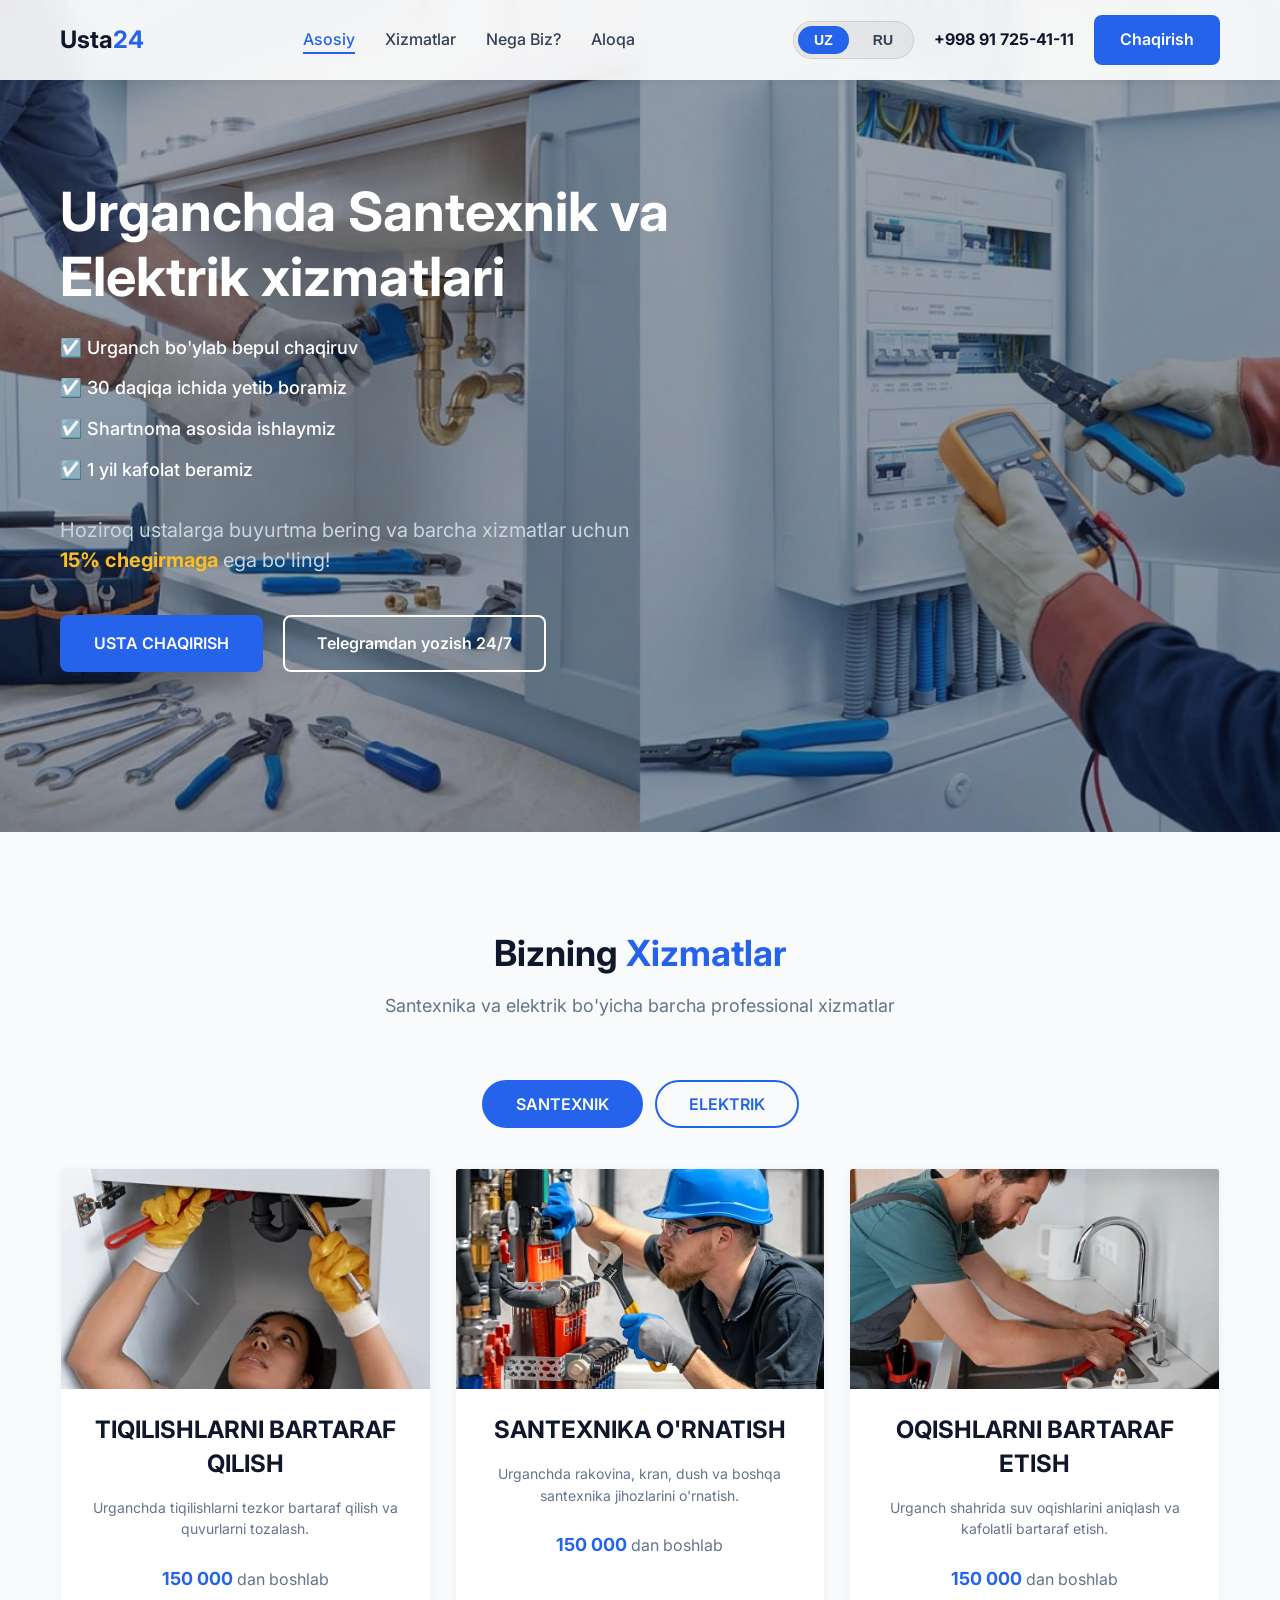
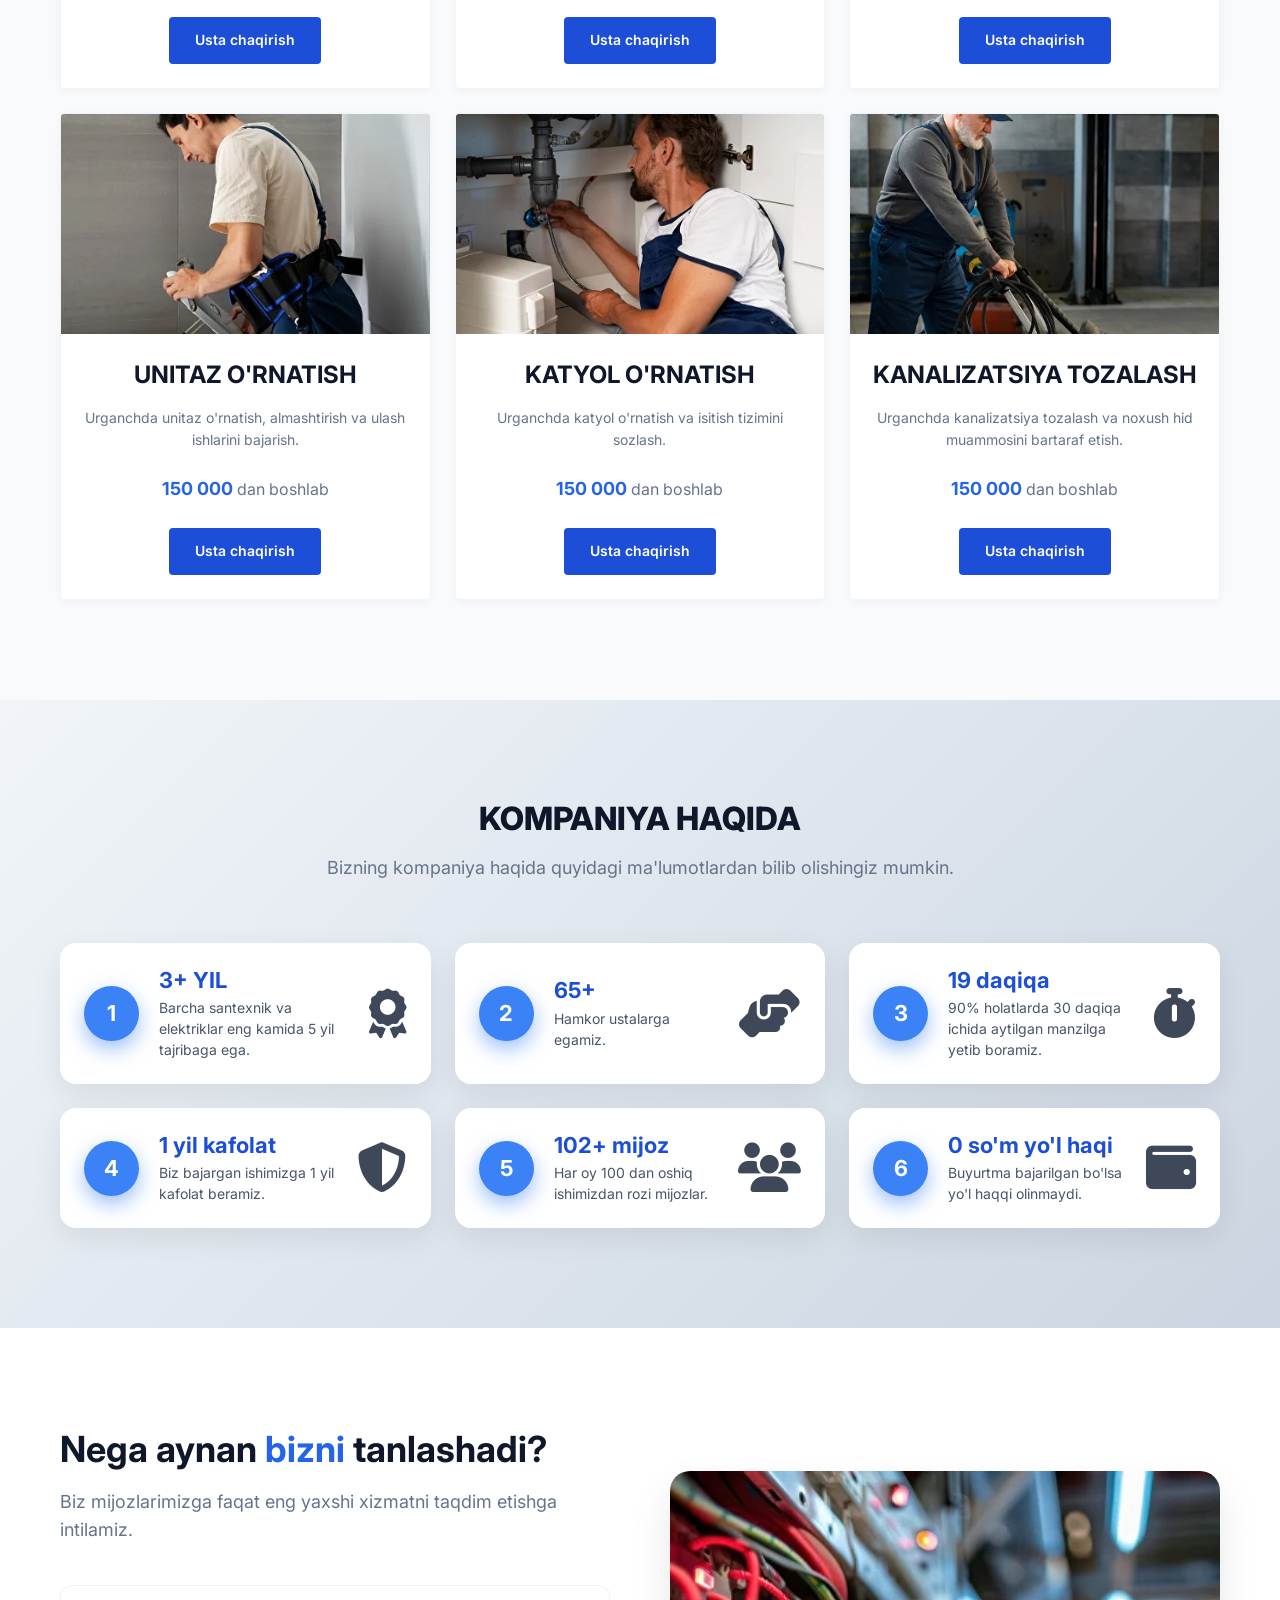
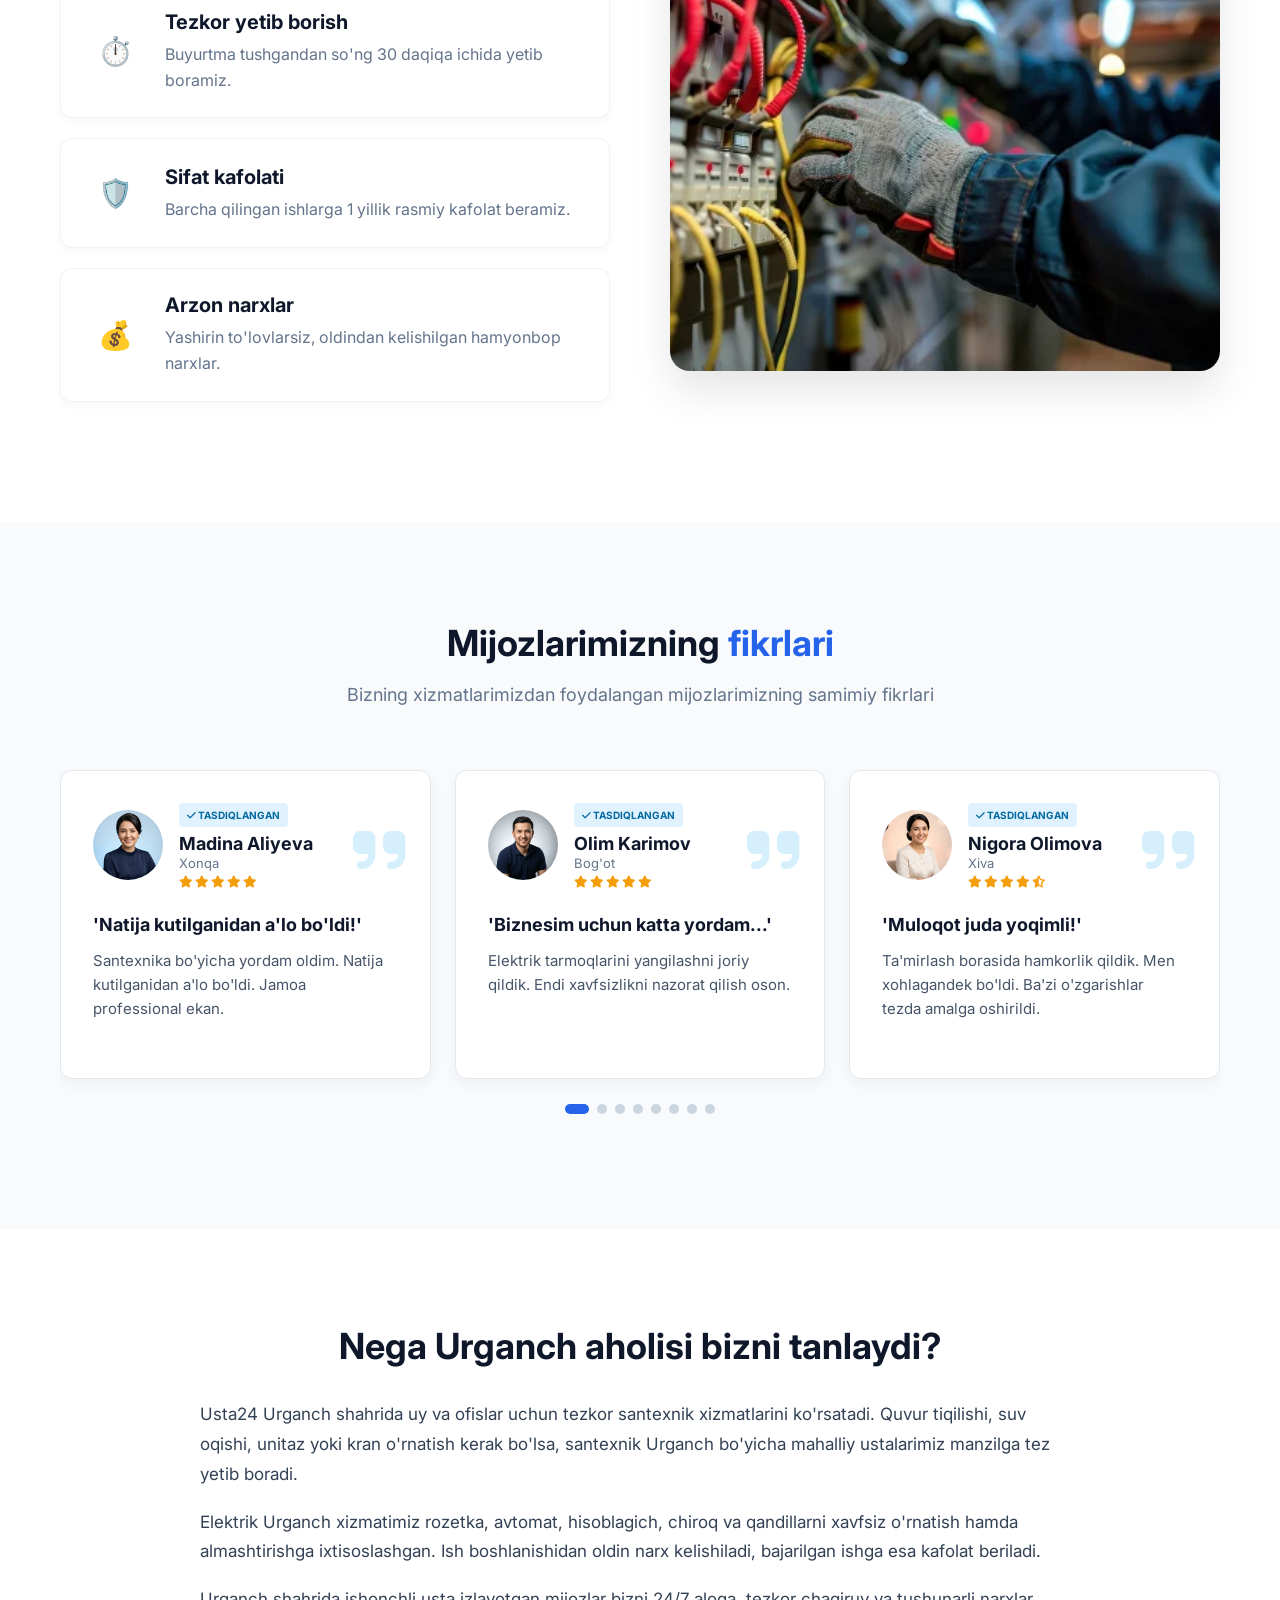
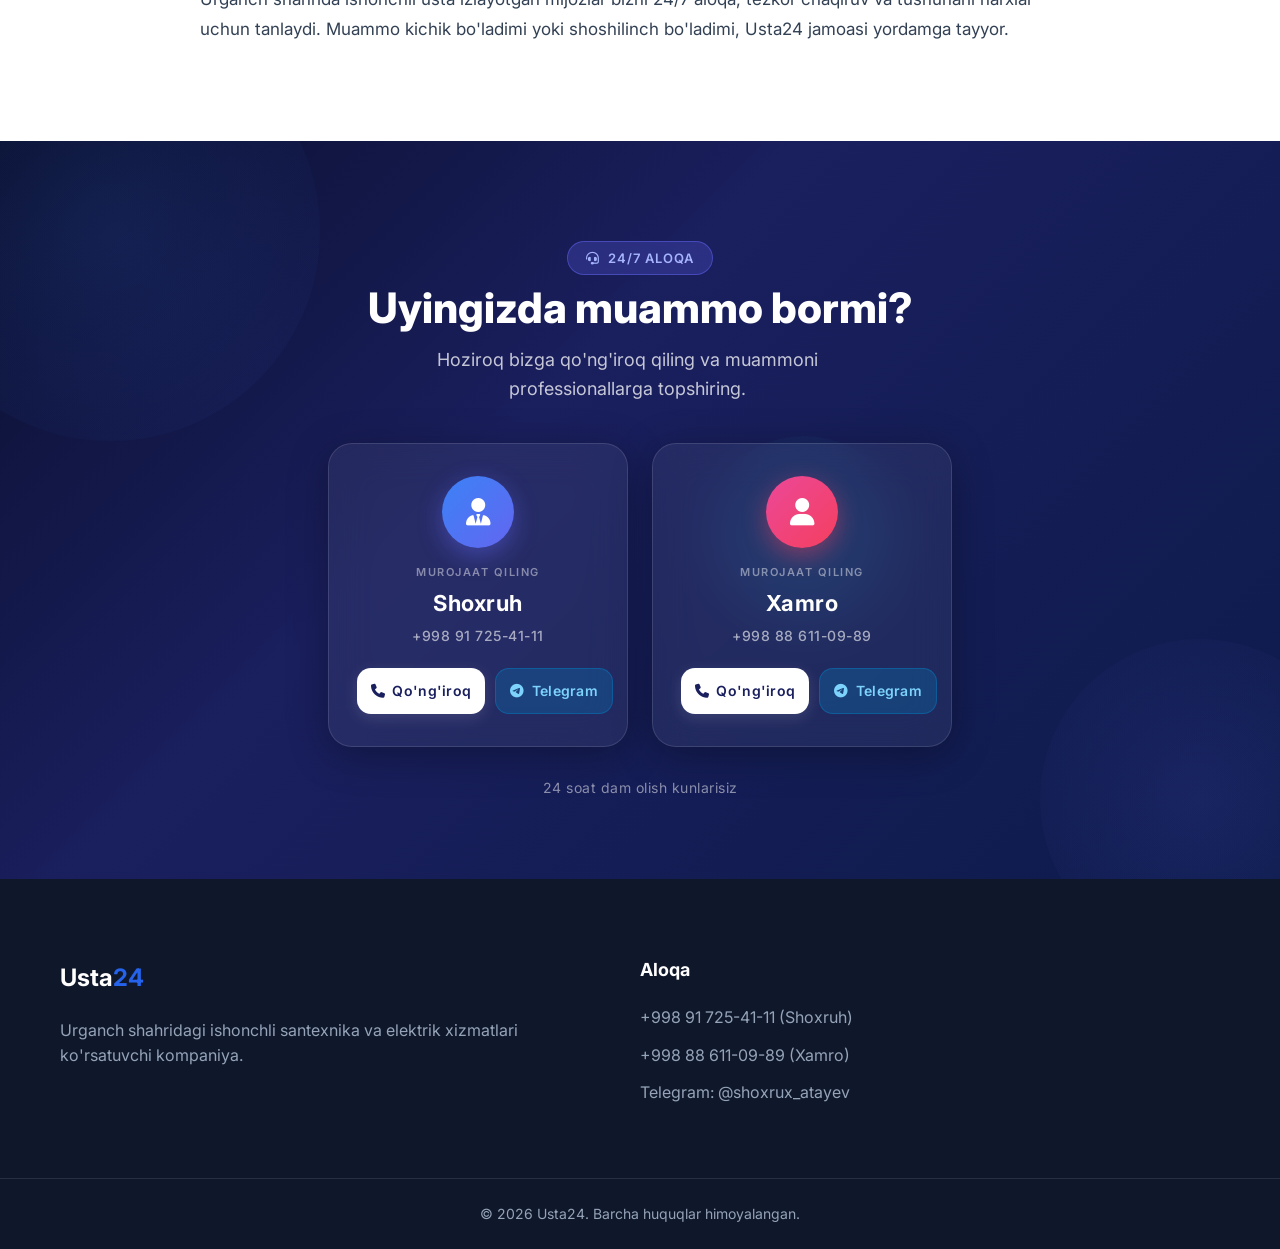
==== index.html @ 8cb9ff86 "done" ====
<!DOCTYPE html>
<html lang="uz">

<head>
    <meta charset="UTF-8">
    <meta name="viewport" content="width=device-width, initial-scale=1.0">
    <title>Santexnik Urganch | Elektrik Urganch - Usta24 | Tezkor chaqiruv 24/7</title>
    <meta name="description"
        content="Urganchda santexnik va elektrik xizmatlari — 30 daqiqada yetib borish, kafolatli ish, arzon narxlar. Hoziroq qo'ng'iroq qiling!">
    <!-- Preconnect for faster resource loading -->
    <link rel="preconnect" href="https://fonts.googleapis.com">
    <link rel="preconnect" href="https://fonts.gstatic.com" crossorigin>
    <link rel="preconnect" href="https://cdnjs.cloudflare.com">
    <link rel="preconnect" href="https://cdn.jsdelivr.net">
    <link href="https://fonts.googleapis.com/css2?family=Inter:wght@400;500;600;700&display=swap" rel="stylesheet">
    <link href="https://unpkg.com/aos@2.3.1/dist/aos.css" rel="stylesheet">
    <link rel="stylesheet" href="https://cdnjs.cloudflare.com/ajax/libs/font-awesome/6.4.0/css/all.min.css" media="print" onload="this.media='all'">
    <noscript><link rel="stylesheet" href="https://cdnjs.cloudflare.com/ajax/libs/font-awesome/6.4.0/css/all.min.css"></noscript>
    <link rel="stylesheet" href="https://cdn.jsdelivr.net/npm/swiper@11/swiper-bundle.min.css">
    <link rel="stylesheet" href="style.css">

    <link rel="icon" type="image/svg+xml" href="images/favicon.svg">
    <meta name="theme-color" content="#2563eb">
    <meta property="og:title" content="Santexnik Urganch | Elektrik Urganch - Usta24">
    <meta property="og:description"
        content="Urganchda santexnik va elektrik xizmatlari — 30 daqiqada yetib borish, kafolatli ish, arzon narxlar.">
    <meta property="og:image" content="https://usta24uz.netlify.app/images/cover.webp">
    <meta property="og:url" content="https://usta24uz.netlify.app">
    <meta property="og:type" content="website">
    <link rel="canonical" href="https://usta24uz.netlify.app">
    <script type="application/ld+json">
        {
            "@context": "https://schema.org",
            "@type": "LocalBusiness",
            "name": "Usta24",
            "description": "Urganchda santexnik va elektrik xizmatlari. Tezkor chaqiruv, kafolatli ish va arzon narxlar.",
            "url": "https://usta24uz.netlify.app",
            "telephone": "+998917254111",
            "address": {
                "@type": "PostalAddress",
                "addressLocality": "Urganch",
                "addressRegion": "Xorazm",
                "addressCountry": "UZ"
            },
            "areaServed": {
                "@type": "City",
                "name": "Urganch"
            },
            "openingHours": "Mo-Su 00:00-23:59",
            "priceRange": "$$",
            "sameAs": [
                "https://t.me/shoxrux_atayev"
            ]
        }
    </script>
</head>

<body>
    <header class="header">
        <div class="container">
            <nav class="navbar">
                <a href="#" class="logo">Usta<span>24</span></a>
                <div class="nav-links-container" id="mobile-menu">
                    <div class="mobile-menu-panel">
                        <div class="mobile-menu-header mobile-only">
                            <a href="#" class="logo">Usta<span>24</span></a>
                            <button type="button" class="mobile-close" aria-label="Menyuni yopish">
                                <i class="fa-solid fa-xmark" aria-hidden="true"></i>
                            </button>
                        </div>
                        <ul class="nav-links">
                            <li>
                                <a href="#home">
                                    <i class="fa-solid fa-house nav-link-icon" aria-hidden="true"></i>
                                    <span data-i18n="nav-home">Asosiy</span>
                                </a>
                            </li>
                            <li>
                                <a href="#services">
                                    <i class="fa-solid fa-screwdriver-wrench nav-link-icon" aria-hidden="true"></i>
                                    <span data-i18n="nav-services">Xizmatlar</span>
                                </a>
                            </li>
                            <li>
                                <a href="#features">
                                    <i class="fa-solid fa-star nav-link-icon" aria-hidden="true"></i>
                                    <span data-i18n="nav-features">Nega Biz?</span>
                                </a>
                            </li>
                            <li>
                                <a href="#contact">
                                    <i class="fa-solid fa-phone nav-link-icon" aria-hidden="true"></i>
                                    <span data-i18n="nav-contact">Aloqa</span>
                                </a>
                            </li>
                        </ul>
                        <div class="mobile-menu-footer mobile-only">
                            <a href="tel:+998886110989" class="mobile-contact-link mobile-phone-link">
                                <span class="mobile-contact-icon">
                                    <i class="fa-solid fa-phone-volume" aria-hidden="true"></i>
                                </span>
                                <span class="mobile-contact-copy">
                                    <strong>+998 88 611 09 89</strong>
                                    <small>24/7</small>
                                </span>
                            </a>
                            <a href="tg://resolve?phone=998917254111" target="_blank" rel="noopener"
                                class="mobile-contact-link mobile-social-link">
                                <span class="mobile-contact-icon telegram-icon">
                                    <i class="fa-solid fa-paper-plane" aria-hidden="true"></i>
                                </span>
                                <span class="mobile-contact-copy">
                                    <strong>Telegram</strong>
                                </span>
                            </a>
                            <a href="https://www.instagram.com/" target="_blank" rel="noopener"
                                class="mobile-contact-link mobile-social-link">
                                <span class="mobile-contact-icon instagram-icon">
                                    <i class="fa-solid fa-camera" aria-hidden="true"></i>
                                </span>
                                <span class="mobile-contact-copy">
                                    <strong>Instagram</strong>
                                </span>
                            </a>
                        </div>
                    </div>
                </div>
                <div class="nav-cta">
                    <div class="lang-switcher">
                        <button type="button" class="lang-btn active" data-lang="uz" aria-pressed="true">UZ</button>
                        <button type="button" class="lang-btn" data-lang="ru" aria-pressed="false">RU</button>
                    </div>
                    <a href="tel:+998917254111" class="phone-link desktop-only">+998 91 725-41-11</a>
                    <a href="tg://resolve?phone=998917254111" target="_blank" rel="noopener"
                        class="btn btn-primary desktop-only" data-i18n="call-btn">Chaqirish</a>

                    <button type="button" class="hamburger mobile-toggle" aria-label="Menyuni ochish"
                        aria-controls="mobile-menu" aria-expanded="false">
                        <span aria-hidden="true"></span>
                        <span aria-hidden="true"></span>
                        <span aria-hidden="true"></span>
                    </button>
                </div>
            </nav>
        </div>
    </header>

    <main>
        <section id="home" class="hero">
            <div class="container hero-container">
                <div class="hero-content" data-aos="fade-right" data-aos-duration="1000">
                    <h1 data-i18n="hero-title">Urganchda Santexnik va Elektrik xizmatlari</h1>
                    <ul class="hero-benefits">
                        <li data-i18n="hero-b1">☑️ Urganch bo'ylab bepul chaqiruv</li>
                        <li data-i18n="hero-b2">☑️ 30 daqiqa ichida yetib boramiz</li>
                        <li data-i18n="hero-b3">☑️ Shartnoma asosida ishlaymiz</li>
                        <li data-i18n="hero-b4">☑️ 1 yil kafolat beramiz</li>
                    </ul>
                    <p class="hero-offer" data-i18n="hero-offer">Hoziroq ustalarga buyurtma bering va barcha xizmatlar
                        uchun <span class="highlight-yellow">15% chegirmaga</span> ega bo'ling!</p>
                    <div class="hero-buttons">
                        <a href="tel:+998886110989" class="btn btn-primary btn-large btn-uppercase"
                            data-i18n="hero-btn1">Usta chaqirish</a>
                        <a href="tg://resolve?phone=998886110989" target="_blank" rel="noopener"
                            class="btn btn-outline btn-large" data-i18n="hero-btn2">Telegramdan yozish 24/7</a>
                    </div>
                </div>
            </div>
        </section>

        <section id="services" class="services">
            <div class="container">
                <div class="section-header" data-aos="fade-up">
                    <h2 data-i18n="serv-title">Bizning <span class="highlight">Xizmatlar</span></h2>
                    <p data-i18n="serv-desc">Santexnika va elektrik bo'yicha barcha professional xizmatlar</p>
                </div>

                <!-- Tabs -->
                <div class="services-tabs" data-aos="fade-up" role="tablist" aria-label="Xizmat turi">
                    <button type="button" class="tab-btn active" id="tab-santexnika" data-tab="santexnika" role="tab"
                        aria-controls="santexnika" aria-selected="true" data-i18n="tab-santex">SANTEXNIK</button>
                    <button type="button" class="tab-btn" id="tab-elektrik" data-tab="elektrik" role="tab"
                        aria-controls="elektrik" aria-selected="false" data-i18n="tab-elek">ELEKTRIK</button>
                </div>

                <!-- Santexnika -->
                <div class="tab-content active" id="santexnika" role="tabpanel" aria-labelledby="tab-santexnika"
                    aria-hidden="false">
                    <div class="services-grid">
                        <div class="service-card" data-aos="fade-up" data-aos-delay="100">
                            <img loading="lazy" src="images/santex_1.webp"
                                alt="Santexnik Urganch - tiqilishni tozalash" class="service-img">
                            <div class="service-card-body">
                                <h3 data-i18n="s1-title">TIQILISHLARNI BARTARAF QILISH</h3>
                                <p class="service-desc" data-i18n="s1-desc">Urganchda tiqilishlarni tezkor bartaraf
                                    qilish va quvurlarni tozalash.</p>
                                <p class="service-price" data-i18n="price-from"><span>150 000</span> dan boshlab</p>
                                <a href="https://t.me/shoxrux_atayev" target="_blank" rel="noopener"
                                    class="btn btn-primary service-btn" data-i18n="hero-btn1">Usta chaqirish</a>
                            </div>
                        </div>
                        <div class="service-card" data-aos="fade-up" data-aos-delay="150">
                            <img loading="lazy" src="images/santex_2.webp"
                                alt="Santexnik Urganch - santexnika o'rnatish" class="service-img">
                            <div class="service-card-body">
                                <h3 data-i18n="s2-title">SANTEXNIKA O'RNATISH</h3>
                                <p class="service-desc" data-i18n="s2-desc">Urganchda rakovina, kran, dush va boshqa
                                    santexnika jihozlarini o'rnatish.</p>
                                <p class="service-price" data-i18n="price-from"><span>150 000</span> dan boshlab</p>
                                <a href="https://t.me/shoxrux_atayev" target="_blank" rel="noopener"
                                    class="btn btn-primary service-btn" data-i18n="hero-btn1">Usta chaqirish</a>
                            </div>
                        </div>
                        <div class="service-card" data-aos="fade-up" data-aos-delay="200">
                            <img loading="lazy" src="images/santex_3.webp"
                                alt="Santexnik Urganch - suv oqishini bartaraf etish" class="service-img">
                            <div class="service-card-body">
                                <h3 data-i18n="s3-title">OQISHLARNI BARTARAF ETISH</h3>
                                <p class="service-desc" data-i18n="s3-desc">Urganch shahrida suv oqishlarini aniqlash
                                    va kafolatli bartaraf etish.</p>
                                <p class="service-price" data-i18n="price-from"><span>150 000</span> dan boshlab</p>
                                <a href="https://t.me/shoxrux_atayev" target="_blank" rel="noopener"
                                    class="btn btn-primary service-btn" data-i18n="hero-btn1">Usta chaqirish</a>
                            </div>
                        </div>
                        <div class="service-card" data-aos="fade-up" data-aos-delay="100">
                            <img loading="lazy" src="images/santex_4.webp"
                                alt="Santexnik Urganch - unitaz o'rnatish" class="service-img">
                            <div class="service-card-body">
                                <h3 data-i18n="s4-title">UNITAZ O'RNATISH</h3>
                                <p class="service-desc" data-i18n="s4-desc">Urganchda unitaz o'rnatish, almashtirish
                                    va ulash ishlarini bajarish.</p>
                                <p class="service-price" data-i18n="price-from"><span>150 000</span> dan boshlab</p>
                                <a href="https://t.me/shoxrux_atayev" target="_blank" rel="noopener"
                                    class="btn btn-primary service-btn" data-i18n="hero-btn1">Usta chaqirish</a>
                            </div>
                        </div>
                        <div class="service-card" data-aos="fade-up" data-aos-delay="150">
                            <img loading="lazy" src="images/santex_5.webp"
                                alt="Santexnik Urganch - katyol o'rnatish" class="service-img">
                            <div class="service-card-body">
                                <h3 data-i18n="s5-title">KATYOL O'RNATISH</h3>
                                <p class="service-desc" data-i18n="s5-desc">Urganchda katyol o'rnatish va isitish
                                    tizimini sozlash.</p>
                                <p class="service-price" data-i18n="price-from"><span>150 000</span> dan boshlab</p>
                                <a href="https://t.me/shoxrux_atayev" target="_blank" rel="noopener"
                                    class="btn btn-primary service-btn" data-i18n="hero-btn1">Usta chaqirish</a>
                            </div>
                        </div>
                        <div class="service-card" data-aos="fade-up" data-aos-delay="200">
                            <img loading="lazy" src="images/santex_6.webp"
                                alt="Santexnik Urganch - kanalizatsiya tozalash" class="service-img">
                            <div class="service-card-body">
                                <h3 data-i18n="s6-title">KANALIZATSIYA TOZALASH</h3>
                                <p class="service-desc" data-i18n="s6-desc">Urganchda kanalizatsiya tozalash va noxush
                                    hid muammosini bartaraf etish.</p>
                                <p class="service-price" data-i18n="price-from"><span>150 000</span> dan boshlab</p>
                                <a href="https://t.me/shoxrux_atayev" target="_blank" rel="noopener"
                                    class="btn btn-primary service-btn" data-i18n="hero-btn1">Usta chaqirish</a>
                            </div>
                        </div>
                    </div>
                </div>

                <!-- Elektrik -->
                <div class="tab-content" id="elektrik" role="tabpanel" aria-labelledby="tab-elektrik"
                    aria-hidden="true">
                    <div class="services-grid">
                        <div class="service-card" data-aos="fade-up" data-aos-delay="100">
                            <img loading="lazy" src="images/elector_1.jpg"
                                alt="Elektrik Urganch - rozetka almashtirish" class="service-img">
                            <div class="service-card-body">
                                <h3 data-i18n="e1-title">ROZETKALARNI ALMASHTIRISH</h3>
                                <p class="service-desc" data-i18n="e1-desc">Elektrik Urganch xizmati: rozetkalarni
                                    xavfsiz almashtirish va o'rnatish.</p>
                                <p class="service-price" data-i18n="price-from-e"><span>100 000</span> dan boshlab</p>
                                <a href="https://t.me/shoxrux_atayev" target="_blank" rel="noopener"
                                    class="btn btn-primary service-btn" data-i18n="hero-btn1">Usta chaqirish</a>
                            </div>
                        </div>
                        <div class="service-card" data-aos="fade-up" data-aos-delay="150">
                            <img loading="lazy" src="images/elector_2.jpg"
                                alt="Elektrik Urganch - qandil o'rnatish" class="service-img">
                            <div class="service-card-body">
                                <h3 data-i18n="e2-title">QANDILNI O'RNATISH</h3>
                                <p class="service-desc" data-i18n="e2-desc">Urganchda qandil o'rnatish, ulash va
                                    tekshirish.</p>
                                <p class="service-price" data-i18n="price-from-e"><span>100 000</span> dan boshlab</p>
                                <a href="https://t.me/shoxrux_atayev" target="_blank" rel="noopener"
                                    class="btn btn-primary service-btn" data-i18n="hero-btn1">Usta chaqirish</a>
                            </div>
                        </div>
                        <div class="service-card" data-aos="fade-up" data-aos-delay="200">
                            <img loading="lazy" src="images/elector_3.webp"
                                alt="Elektrik Urganch - hisoblagich almashtirish" class="service-img">
                            <div class="service-card-body">
                                <h3 data-i18n="e3-title">HISOBLAGICH ALMASHTIRISH</h3>
                                <p class="service-desc" data-i18n="e3-desc">Elektrik Urganch bo'yicha hisoblagich
                                    almashtirish va ulash ishlari.</p>
                                <p class="service-price" data-i18n="price-from-e"><span>100 000</span> dan boshlab</p>
                                <a href="https://t.me/shoxrux_atayev" target="_blank" rel="noopener"
                                    class="btn btn-primary service-btn" data-i18n="hero-btn1">Usta chaqirish</a>
                            </div>
                        </div>
                        <div class="service-card" data-aos="fade-up" data-aos-delay="100">
                            <img loading="lazy" src="images/elector_4.jpg"
                                alt="Elektrik Urganch - chiroq o'rnatish" class="service-img">
                            <div class="service-card-body">
                                <h3 data-i18n="e4-title">CHIROQNI O'RNATISH</h3>
                                <p class="service-desc" data-i18n="e4-desc">Urganch shahrida chiroq o'rnatish va
                                    yoritish nuqtalarini sozlash.</p>
                                <p class="service-price" data-i18n="price-from-e"><span>100 000</span> dan boshlab</p>
                                <a href="https://t.me/shoxrux_atayev" target="_blank" rel="noopener"
                                    class="btn btn-primary service-btn" data-i18n="hero-btn1">Usta chaqirish</a>
                            </div>
                        </div>
                        <div class="service-card" data-aos="fade-up" data-aos-delay="150">
                            <img loading="lazy" src="images/elector_5.webp"
                                alt="Elektrik Urganch - avtomat almashtirish" class="service-img">
                            <div class="service-card-body">
                                <h3 data-i18n="e5-title">AVTOMATNI ALMASHTIRISH</h3>
                                <p class="service-desc" data-i18n="e5-desc">Urganchda avtomat almashtirish va elektr
                                    tarmog'ini himoyalash.</p>
                                <p class="service-price" data-i18n="price-from-e"><span>100 000</span> dan boshlab</p>
                                <a href="https://t.me/shoxrux_atayev" target="_blank" rel="noopener"
                                    class="btn btn-primary service-btn" data-i18n="hero-btn1">Usta chaqirish</a>
                            </div>
                        </div>
                        <div class="service-card" data-aos="fade-up" data-aos-delay="200">
                            <img loading="lazy" src="images/elector_6.jpg"
                                alt="Elektrik Urganch - qandil demontaj qilish" class="service-img">
                            <div class="service-card-body">
                                <h3 data-i18n="e6-title">QANDILNI O'RNATISH/DEMONTAJ QILISH</h3>
                                <p class="service-desc" data-i18n="e6-desc">Elektrik Urganch xizmati: qandilni
                                    demontaj qilish va qayta o'rnatish.</p>
                                <p class="service-price" data-i18n="price-from-e"><span>100 000</span> dan boshlab</p>
                                <a href="https://t.me/shoxrux_atayev" target="_blank" rel="noopener"
                                    class="btn btn-primary service-btn" data-i18n="hero-btn1">Usta chaqirish</a>
                            </div>
                        </div>
                    </div>
                </div>
            </div>
        </section>

        <section id="about" class="about-company">
            <div class="container">
                <div class="section-header" data-aos="fade-up">
                    <h2 class="section-title-uppercase" data-i18n="about-title">KOMPANIYA HAQIDA</h2>
                    <p data-i18n="about-desc">Bizning kompaniya haqida quyidagi ma'lumotlardan bilib olishingiz mumkin.
                    </p>
                </div>
                <div class="about-grid">
                    <div class="about-card" data-aos="fade-up" data-aos-delay="100">
                        <div class="about-card-left">
                            <div class="about-number">1</div>
                            <div class="about-text">
                                <h3><span class="counter" data-target="5" data-suffix="+ YIL">0</span></h3>
                                <p data-i18n="a1-desc">Barcha santexnik va elektriklar eng kamida 5 yil tajribaga ega.</p>
                            </div>
                        </div>
                        <div class="about-card-right"><i class="fa-solid fa-award"></i></div>
                    </div>

                    <div class="about-card" data-aos="fade-up" data-aos-delay="150">
                        <div class="about-card-left">
                            <div class="about-number">2</div>
                            <div class="about-text">
                                <h3><span class="counter" data-target="100" data-suffix="+">0</span></h3>
                                <p data-i18n="a2-desc">Hamkor ustalarga egamiz.</p>
                            </div>
                        </div>
                        <div class="about-card-right"><i class="fa-solid fa-handshake-angle"></i></div>
                    </div>

                    <div class="about-card" data-aos="fade-up" data-aos-delay="200">
                        <div class="about-card-left">
                            <div class="about-number">3</div>
                            <div class="about-text">
                                <h3><span class="counter" data-target="30" data-suffix=" daqiqa">0</span></h3>
                                <p data-i18n="a3-desc">90% holatlarda 30 daqiqa ichida aytilgan manzilga yetib boramiz.</p>
                            </div>
                        </div>
                        <div class="about-card-right"><i class="fa-solid fa-stopwatch"></i></div>
                    </div>

                    <div class="about-card" data-aos="fade-up" data-aos-delay="250">
                        <div class="about-card-left">
                            <div class="about-number">4</div>
                            <div class="about-text">
                                <h3><span class="counter" data-target="1" data-suffix=" yil kafolat">0</span></h3>
                                <p data-i18n="a4-desc">Biz bajargan ishimizga 1 yil kafolat beramiz.</p>
                            </div>
                        </div>
                        <div class="about-card-right"><i class="fa-solid fa-shield-halved"></i></div>
                    </div>

                    <div class="about-card" data-aos="fade-up" data-aos-delay="300">
                        <div class="about-card-left">
                            <div class="about-number">5</div>
                            <div class="about-text">
                                <h3><span class="counter" data-target="200" data-suffix="+ mijoz">0</span></h3>
                                <p data-i18n="a5-desc">Har oy 100 dan oshiq ishimizdan rozi mijozlar.</p>
                            </div>
                        </div>
                        <div class="about-card-right"><i class="fa-solid fa-users"></i></div>
                    </div>

                    <div class="about-card" data-aos="fade-up" data-aos-delay="350">
                        <div class="about-card-left">
                            <div class="about-number">6</div>
                            <div class="about-text">
                                <h3><span class="counter" data-target="0" data-suffix=" so'm yo'l haqi">0</span></h3>
                                <p data-i18n="a6-desc">Buyurtma bajarilgan bo'lsa yo'l haqqi olinmaydi.</p>
                            </div>
                        </div>
                        <div class="about-card-right"><i class="fa-solid fa-wallet"></i></div>
                    </div>
                </div>
            </div>
        </section>

        <section id="features" class="features">
            <div class="container">
                <div class="features-wrapper">
                    <div class="features-content" data-aos="fade-right">
                        <h2 data-i18n="f-title">Nega aynan <span class="highlight">bizni</span> tanlashadi?</h2>
                        <p data-i18n="f-desc">Biz mijozlarimizga faqat eng yaxshi xizmatni taqdim etishga intilamiz.</p>
                        <ul class="features-list">
                            <li data-aos="fade-up" data-aos-delay="100">
                                <div class="feature-icon">⏱️</div>
                                <div>
                                    <h4 data-i18n="f1-title">Tezkor yetib borish</h4>
                                    <p data-i18n="f1-desc">Buyurtma tushgandan so'ng 30 daqiqa ichida yetib boramiz.
                                    </p>
                                </div>
                            </li>
                            <li data-aos="fade-up" data-aos-delay="200">
                                <div class="feature-icon">🛡️</div>
                                <div>
                                    <h4 data-i18n="f2-title">Sifat kafolati</h4>
                                    <p data-i18n="f2-desc">Barcha qilingan ishlarga 1 yillik rasmiy kafolat beramiz.</p>
                                </div>
                            </li>
                            <li data-aos="fade-up" data-aos-delay="300">
                                <div class="feature-icon">💰</div>
                                <div>
                                    <h4 data-i18n="f3-title">Arzon narxlar</h4>
                                    <p data-i18n="f3-desc">Yashirin to'lovlarsiz, oldindan kelishilgan hamyonbop
                                        narxlar.</p>
                                </div>
                            </li>
                        </ul>
                    </div>
                    <div class="features-image" data-aos="zoom-in">
                        <img loading="lazy" src="images/elector.webp"
                            alt="Santexnik Urganch va Elektrik Urganch - Usta24 ish jarayoni" class="features-photo">
                    </div>
                </div>
            </div>
        </section>

        <section id="testimonials" class="testimonials">
            <div class="container">
                <div class="section-header" data-aos="fade-up">
                    <h2 data-i18n="t-title">Mijozlarimizning <span class="highlight">fikrlari</span></h2>
                    <p data-i18n="t-desc">Bizning xizmatlarimizdan foydalangan mijozlarimizning samimiy fikrlari</p>
                </div>
                <div class="swiper testimonials-swiper">
                    <div class="swiper-wrapper">
                        <!-- Card 1 -->
                        <div class="swiper-slide">
                            <div class="testimonial-card" data-aos="fade-up" data-aos-delay="100">
                                <div class="testimonial-header">
                                    <img loading="lazy" src="images/avatar_madina.jpg"
                                        alt="Usta24 mijozi Madina Aliyeva fikri" class="testimonial-avatar">
                                    <div class="testimonial-info">
                                        <span class="testimonial-badge" data-i18n="badge"><i
                                                class="fa-solid fa-check"></i> TASDIQLANGAN</span>
                                        <h4 class="testimonial-name">Madina Aliyeva</h4>
                                        <span class="testimonial-location" data-i18n="loc-xonqa">Xonqa</span>
                                        <div class="testimonial-stars">
                                            <i class="fa-solid fa-star"></i><i class="fa-solid fa-star"></i><i
                                                class="fa-solid fa-star"></i><i class="fa-solid fa-star"></i><i
                                                class="fa-solid fa-star"></i>
                                        </div>
                                    </div>
                                </div>
                                <div class="testimonial-quote-icon">
                                    <i class="fa-solid fa-quote-right"></i>
                                </div>
                                <h5 class="testimonial-title" data-i18n="t1-title">'Natija kutilganidan a'lo bo'ldi!'
                                </h5>
                                <p class="testimonial-text" data-i18n="t1-desc">Santexnika bo'yicha yordam oldim.
                                    Natija kutilganidan a'lo bo'ldi. Jamoa professional ekan.</p>
                            </div>
                        </div>

                        <!-- Card 2 -->
                        <div class="swiper-slide">
                            <div class="testimonial-card" data-aos="fade-up" data-aos-delay="200">
                                <div class="testimonial-header">
                                    <img loading="lazy" src="images/avatar_olim.jpg"
                                        alt="Usta24 mijozi Olim Karimov fikri" class="testimonial-avatar">
                                    <div class="testimonial-info">
                                        <span class="testimonial-badge" data-i18n="badge"><i
                                                class="fa-solid fa-check"></i> TASDIQLANGAN</span>
                                        <h4 class="testimonial-name">Olim Karimov</h4>
                                        <span class="testimonial-location" data-i18n="loc-bogot">Bog'ot</span>
                                        <div class="testimonial-stars">
                                            <i class="fa-solid fa-star"></i><i class="fa-solid fa-star"></i><i
                                                class="fa-solid fa-star"></i><i class="fa-solid fa-star"></i><i
                                                class="fa-solid fa-star"></i>
                                        </div>
                                    </div>
                                </div>
                                <div class="testimonial-quote-icon">
                                    <i class="fa-solid fa-quote-right"></i>
                                </div>
                                <h5 class="testimonial-title" data-i18n="t2-title">'Biznesim uchun katta yordam...'</h5>
                                <p class="testimonial-text" data-i18n="t2-desc">Elektrik tarmoqlarini yangilashni joriy
                                    qildik. Endi xavfsizlikni nazorat qilish oson.</p>
                            </div>
                        </div>

                        <!-- Card 3 -->
                        <div class="swiper-slide">
                            <div class="testimonial-card" data-aos="fade-up" data-aos-delay="300">
                                <div class="testimonial-header">
                                    <img loading="lazy" src="images/avatar_nigora.jpg"
                                        alt="Usta24 mijozi Nigora Olimova fikri" class="testimonial-avatar">
                                    <div class="testimonial-info">
                                        <span class="testimonial-badge" data-i18n="badge"><i
                                                class="fa-solid fa-check"></i> TASDIQLANGAN</span>
                                        <h4 class="testimonial-name">Nigora Olimova</h4>
                                        <span class="testimonial-location" data-i18n="loc-xiva">Xiva</span>
                                        <div class="testimonial-stars">
                                            <i class="fa-solid fa-star"></i><i class="fa-solid fa-star"></i><i
                                                class="fa-solid fa-star"></i><i class="fa-solid fa-star"></i><i
                                                class="fa-solid fa-star-half-stroke"></i>
                                        </div>
                                    </div>
                                </div>
                                <div class="testimonial-quote-icon">
                                    <i class="fa-solid fa-quote-right"></i>
                                </div>
                                <h5 class="testimonial-title" data-i18n="t3-title">'Mumomilasina gap yo'q!'</h5>
                                <p class="testimonial-text" data-i18n="t3-desc">Ta'mirlash borasida hamkorlik qildik.
                                    Men xohlagandek bo'ldi. Ba'zi o'zgarishlar tezda amalga oshirildi.</p>
                            </div>
                        </div>

                        <!-- Card 4 -->
                        <div class="swiper-slide">
                            <div class="testimonial-card" data-aos="fade-up" data-aos-delay="400">
                                <div class="testimonial-header">
                                    <img loading="lazy" src="images/avatar_sanjar.jpg"
                                        alt="Usta24 mijozi Sanjar Tursunov fikri" class="testimonial-avatar">
                                    <div class="testimonial-info">
                                        <span class="testimonial-badge" data-i18n="badge"><i
                                                class="fa-solid fa-check"></i> TASDIQLANGAN</span>
                                        <h4 class="testimonial-name">Sanjar Tursunov</h4>
                                        <span class="testimonial-location" data-i18n="loc-urganch">Urganch</span>
                                        <div class="testimonial-stars">
                                            <i class="fa-solid fa-star"></i><i class="fa-solid fa-star"></i><i
                                                class="fa-solid fa-star"></i><i class="fa-solid fa-star"></i><i
                                                class="fa-solid fa-star"></i>
                                        </div>
                                    </div>
                                </div>
                                <div class="testimonial-quote-icon">
                                    <i class="fa-solid fa-quote-right"></i>
                                </div>
                                <h5 class="testimonial-title" data-i18n="t4-title">'Narxlari hamyonbop!'</h5>
                                <p class="testimonial-text" data-i18n="t4-desc">Boshqa ustalarga qaraganda narxlari
                                    ancha yaxshi. Eng muhimi ishi sifatli va kafolatli. Barchaga tavsiya qilaman.</p>
                            </div>
                        </div>

                        <!-- Card 5 -->
                        <div class="swiper-slide">
                            <div class="testimonial-card" data-aos="fade-up" data-aos-delay="500">
                                <div class="testimonial-header">
                                    <img loading="lazy" src="images/avatar_bobur.jpg"
                                        alt="Usta24 mijozi Bobur Yusupov fikri" class="testimonial-avatar">
                                    <div class="testimonial-info">
                                        <span class="testimonial-badge" data-i18n="badge"><i
                                                class="fa-solid fa-check"></i> TASDIQLANGAN</span>
                                        <h4 class="testimonial-name">Bobur Yusupov</h4>
                                        <span class="testimonial-location" data-i18n="loc-urgancht">Urganch
                                            tumani</span>
                                        <div class="testimonial-stars">
                                            <i class="fa-solid fa-star"></i><i class="fa-solid fa-star"></i><i
                                                class="fa-solid fa-star"></i><i class="fa-solid fa-star"></i><i
                                                class="fa-solid fa-star"></i>
                                        </div>
                                    </div>
                                </div>
                                <div class="testimonial-quote-icon">
                                    <i class="fa-solid fa-quote-right"></i>
                                </div>
                                <h5 class="testimonial-title" data-i18n="t5-title">'Kechasi ham kelib yordam berishdi.'
                                </h5>
                                <p class="testimonial-text" data-i18n="t5-desc">Suv quvuri yorilganda tunda qo'ng'iroq
                                    qildik, yarim soatda yetib kelishdi. Ularning tezkorligidan juda minnatdormiz!</p>
                            </div>
                        </div>

                        <!-- Card 6 -->
                        <div class="swiper-slide">
                            <div class="testimonial-card" data-aos="fade-up" data-aos-delay="100">
                                <div class="testimonial-header">
                                    <img loading="lazy" src="images/avatar_sanjar.jpg"
                                        alt="Usta24 mijozi Azamat Qurbonov fikri" class="testimonial-avatar">
                                    <div class="testimonial-info">
                                        <span class="testimonial-badge" data-i18n="badge"><i
                                                class="fa-solid fa-check"></i> TASDIQLANGAN</span>
                                        <h4 class="testimonial-name">Azamat Qurbonov</h4>
                                        <span class="testimonial-location" data-i18n="loc-urganch">Urganch</span>
                                        <div class="testimonial-stars">
                                            <i class="fa-solid fa-star"></i><i class="fa-solid fa-star"></i><i
                                                class="fa-solid fa-star"></i><i class="fa-solid fa-star"></i><i
                                                class="fa-solid fa-star"></i>
                                        </div>
                                    </div>
                                </div>
                                <div class="testimonial-quote-icon">
                                    <i class="fa-solid fa-quote-right"></i>
                                </div>
                                <h5 class="testimonial-title" data-i18n="t6-title">'Ustalar dim madaniyatli akan.'
                                </h5>
                                <p class="testimonial-text" data-i18n="t6-desc">Usta24 jamoasina katta rahmat! Elektr
                                    bilan bog'liq muammoni dim tez va sifatli hal qilib bardilar. Vindan tashqari
                                    ustalar dim madaniyatli akan.</p>
                            </div>
                        </div>

                        <!-- Card 7 -->
                        <div class="swiper-slide">
                            <div class="testimonial-card" data-aos="fade-up" data-aos-delay="200">
                                <div class="testimonial-header">
                                    <img loading="lazy" src="images/avatar_nigora.jpg"
                                        alt="Usta24 mijozi Gulchehra Xudayberganova fikri" class="testimonial-avatar">
                                    <div class="testimonial-info">
                                        <span class="testimonial-badge" data-i18n="badge"><i
                                                class="fa-solid fa-check"></i> TASDIQLANGAN</span>
                                        <h4 class="testimonial-name">Gulchehra Xudayberganova</h4>
                                        <span class="testimonial-location" data-i18n="loc-xiva">Xiva</span>
                                        <div class="testimonial-stars">
                                            <i class="fa-solid fa-star"></i><i class="fa-solid fa-star"></i><i
                                                class="fa-solid fa-star"></i><i class="fa-solid fa-star"></i><i
                                                class="fa-solid fa-star"></i>
                                        </div>
                                    </div>
                                </div>
                                <div class="testimonial-quote-icon">
                                    <i class="fa-solid fa-quote-right"></i>
                                </div>
                                <h5 class="testimonial-title" data-i18n="t7-title">'Bahosi dim shikolant!'
                                </h5>
                                <p class="testimonial-text" data-i18n="t7-desc">Santexnik chaqirvadim, Xivaga 30 minutda
                                    galdilar. Bahosi dim shikolant, ishlari vindanam zo'r. Tavsiya qilaman!</p>
                            </div>
                        </div>

                        <!-- Card 8 -->
                        <div class="swiper-slide">
                            <div class="testimonial-card" data-aos="fade-up" data-aos-delay="300">
                                <div class="testimonial-header">
                                    <img loading="lazy" src="images/avatar_olim.jpg"
                                        alt="Usta24 mijozi Sardor Matyoqubov fikri" class="testimonial-avatar">
                                    <div class="testimonial-info">
                                        <span class="testimonial-badge" data-i18n="badge"><i
                                                class="fa-solid fa-check"></i> TASDIQLANGAN</span>
                                        <h4 class="testimonial-name">Sardor Matyoqubov</h4>
                                        <span class="testimonial-location" data-i18n="loc-xonqa">Xonqa</span>
                                        <div class="testimonial-stars">
                                            <i class="fa-solid fa-star"></i><i class="fa-solid fa-star"></i><i
                                                class="fa-solid fa-star"></i><i class="fa-solid fa-star"></i><i
                                                class="fa-solid fa-star"></i>
                                        </div>
                                    </div>
                                </div>
                                <div class="testimonial-quote-icon">
                                    <i class="fa-solid fa-quote-right"></i>
                                </div>
                                <h5 class="testimonial-title" data-i18n="t8-title">'Uyimiz marazennik bo'ldi.'
                                </h5>
                                <p class="testimonial-text" data-i18n="t8-desc">Konditsionerimni tozalab bardilar, indi
                                    uyimiz marazennik bo'ldi. Ishlarina, muomilasina gap yo'q, dim sifatli ishlari,
                                    tavsiya qilaman.</p>
                            </div>
                        </div>
                    </div>
                    <div class="swiper-pagination"></div>
                </div>
            </div>
        </section>

        <section class="local-seo" id="santexnik-elektrik-urganch">
            <div class="container">
                <div class="section-header" data-aos="fade-up">
                    <h2 data-i18n="local-title">Nega Urganch aholisi bizni tanlaydi?</h2>
                </div>
                <div class="local-seo-content" data-aos="fade-up" data-aos-delay="100">
                    <p data-i18n="local-p1">Usta24 Urganch shahrida uy va ofislar uchun tezkor santexnik xizmatlarini
                        ko'rsatadi.
                        Quvur tiqilishi, suv oqishi, unitaz yoki kran o'rnatish kerak bo'lsa, santexnik Urganch
                        bo'yicha mahalliy ustalarimiz manzilga tez yetib boradi.</p>
                    <p data-i18n="local-p2">Elektrik Urganch xizmatimiz rozetka, avtomat, hisoblagich, chiroq va
                        qandillarni xavfsiz
                        o'rnatish hamda almashtirishga ixtisoslashgan. Ish boshlanishidan oldin narx kelishiladi,
                        bajarilgan ishga esa kafolat beriladi.</p>
                    <p data-i18n="local-p3">Urganch shahrida ishonchli usta izlayotgan mijozlar bizni 24/7 aloqa, tezkor
                        chaqiruv va
                        tushunarli narxlar uchun tanlaydi. Muammo kichik bo'ladimi yoki shoshilinch bo'ladimi,
                        Usta24 jamoasi yordamga tayyor.</p>
                </div>
            </div>
        </section>

        <section id="contact" class="cta-section" data-aos="fade-up">
            <div class="cta-bg-decor">
                <span class="cta-circle cta-circle-1"></span>
                <span class="cta-circle cta-circle-2"></span>
                <span class="cta-circle cta-circle-3"></span>
            </div>
            <div class="container cta-container">
                <div class="cta-text">
                    <span class="cta-eyebrow"><i class="fa-solid fa-headset"></i> 24/7 Aloqa</span>
                    <h2 data-i18n="cta-title">Uyingizda muammo bormi?</h2>
                    <p data-i18n="cta-desc">Hoziroq bizga qo'ng'iroq qiling va muammoni professionallarga topshiring.</p>
                </div>
                <div class="cta-cards-grid">
                    <!-- Shoxruh - 91 -->
                    <div class="cta-card">
                        <div class="cta-card-avatar">
                            <i class="fa-solid fa-user-tie"></i>
                        </div>
                        <div class="cta-card-info">
                            <span class="cta-card-label">Murojaat qiling</span>
                            <span class="cta-card-name">Shoxruh</span>
                            <span class="cta-card-number">+998 91 725-41-11</span>
                        </div>
                        <div class="cta-card-actions">
                            <a href="tel:+998917254111" class="cta-btn-phone">
                                <i class="fa-solid fa-phone"></i>
                                <span>Qo'ng'iroq</span>
                            </a>
                            <a href="https://t.me/shoxrux_atayev" target="_blank" rel="noopener" class="cta-btn-telegram">
                                <i class="fa-brands fa-telegram"></i>
                                <span>Telegram</span>
                            </a>
                        </div>
                    </div>

                    <!-- Xamro - 88 -->
                    <div class="cta-card">
                        <div class="cta-card-avatar cta-card-avatar--female">
                            <i class="fa-solid fa-user"></i>
                        </div>
                        <div class="cta-card-info">
                            <span class="cta-card-label">Murojaat qiling</span>
                            <span class="cta-card-name">Xamro</span>
                            <span class="cta-card-number">+998 88 611-09-89</span>
                        </div>
                        <div class="cta-card-actions">
                            <a href="tel:+998886110989" class="cta-btn-phone">
                                <i class="fa-solid fa-phone"></i>
                                <span>Qo'ng'iroq</span>
                            </a>
                            <a href="https://t.me/shoxrux_atayev" target="_blank" rel="noopener" class="cta-btn-telegram">
                                <i class="fa-brands fa-telegram"></i>
                                <span>Telegram</span>
                            </a>
                        </div>
                    </div>
                </div>
                <p class="cta-subtext" data-i18n="cta-sub"><i class="fa-regular fa-clock" style="margin-right:6px;"></i>24 soat dam olish kunlarisiz</p>
            </div>
        </section>
    </main>

    <footer class="footer">
        <div class="container footer-container">
            <div class="footer-col">
                <a href="#" class="logo">Usta<span>24</span></a>
                <p data-i18n="ft-desc">Urganch shahridagi ishonchli santexnika va elektrik xizmatlari ko'rsatuvchi kompaniya.</p>
            </div>

            <div class="footer-col">
                <h3 data-i18n="ft-contact">Aloqa</h3>
                <ul>
                    <li><a href="tel:+998917254111">+998 91 725-41-11 (Shoxruh)</a></li>
                    <li><a href="tel:+998886110989">+998 88 611-09-89 (Xamro)</a></li>
                    <li><a href="https://t.me/shoxrux_atayev" target="_blank" rel="noopener">Telegram: @shoxrux_atayev</a></li>
                </ul>
            </div>
        </div>
        <div class="footer-bottom">
            <p data-i18n="ft-copy">&copy; 2026 Usta24. Barcha huquqlar himoyalangan.</p>
        </div>
    </footer>

    <!-- Swiper JS -->
    <script src="https://cdn.jsdelivr.net/npm/swiper@11/swiper-bundle.min.js"></script>

    <!-- Translations -->
    <script src="translations.js"></script>

    <!-- AOS Animation Library -->
    <script src="https://unpkg.com/aos@2.3.1/dist/aos.js"></script>

    <script>
      document.addEventListener('DOMContentLoaded', function () {

        // ── AOS Init ───────────────────────────────────────────────
        if (window.AOS) AOS.init({ duration: 700, once: true, offset: 60 });

        // Initialize Testimonials Swiper
        if (window.Swiper) {
            new Swiper('.testimonials-swiper', {
                slidesPerView: 1,
                spaceBetween: 24,
                loop: true,
                autoplay: {
                    delay: 4000,
                    disableOnInteraction: false,
                },
                pagination: {
                    el: '.swiper-pagination',
                    clickable: true,
                },
                breakpoints: {
                    768: {
                        slidesPerView: 2,
                    },
                    1024: {
                        slidesPerView: 3,
                    }
                }
            });
        }

        // Language Switcher Logic
        if (typeof translations !== 'undefined') {
            const langBtns = document.querySelectorAll('.lang-btn');

            const htmlTranslationKeys = new Set([
                'hero-offer',
                'serv-title',
                'price-from',
                'price-from-e',
                'f-title',
                't-title',
                'badge',
                'ft-copy'
            ]);

            function setLanguage(lang) {
                const activeLang = translations[lang] ? lang : 'uz';
                const dictionary = translations[activeLang];

                localStorage.setItem('lang', activeLang);
                document.documentElement.lang = activeLang;

                langBtns.forEach(btn => {
                    if (btn.dataset.lang === activeLang) {
                        btn.classList.add('active');
                        btn.setAttribute('aria-pressed', 'true');
                    } else {
                        btn.classList.remove('active');
                        btn.setAttribute('aria-pressed', 'false');
                    }
                });

                document.querySelectorAll('[data-i18n]').forEach(el => {
                    const key = el.getAttribute('data-i18n');
                    if (dictionary[key]) {
                        if (el.tagName === 'INPUT' || el.tagName === 'TEXTAREA') {
                            el.placeholder = dictionary[key];
                        } else if (htmlTranslationKeys.has(key)) {
                            el.innerHTML = dictionary[key];
                        } else {
                            el.textContent = dictionary[key];
                        }
                    }
                });
            }

            const savedLang = localStorage.getItem('lang') || 'uz';
            setLanguage(savedLang);

            langBtns.forEach(btn => {
                btn.addEventListener('click', () => {
                    setLanguage(btn.dataset.lang);
                });
            });
        }

        // Tab switching logic
        const tabBtns = document.querySelectorAll('.tab-btn');
        const tabContents = document.querySelectorAll('.tab-content');

        tabBtns.forEach(btn => {
            btn.addEventListener('click', () => {
                tabBtns.forEach(b => {
                    b.classList.remove('active');
                    b.setAttribute('aria-selected', 'false');
                });
                tabContents.forEach(c => {
                    c.classList.remove('active');
                    c.setAttribute('aria-hidden', 'true');
                });
                btn.classList.add('active');
                btn.setAttribute('aria-selected', 'true');

                const activeTabContent = document.getElementById(btn.dataset.tab);
                activeTabContent.classList.add('active');
                activeTabContent.setAttribute('aria-hidden', 'false');
            });
        });

        // Active Nav Link Logic (Scrollspy)
        const sections = document.querySelectorAll('section[id]');
        const navLinks = document.querySelectorAll('.navbar .nav-links a');

        function activeLinkScroll() {
            let current = '';
            sections.forEach(section => {
                const sectionTop = section.offsetTop;
                if (window.scrollY >= (sectionTop - 200)) {
                    current = section.getAttribute('id');
                }
            });

            navLinks.forEach(link => {
                link.classList.remove('active');
                link.removeAttribute('aria-current');
                if (link.getAttribute('href') === `#${current}`) {
                    link.classList.add('active');
                    link.setAttribute('aria-current', 'page');
                }
            });
        }

        window.addEventListener('scroll', activeLinkScroll, { passive: true });
        activeLinkScroll();

        // Mobile Menu Logic
        const hamburger = document.querySelector('.hamburger');
        const mobileClose = document.querySelector('.mobile-close');
        const navContainer = document.querySelector('.nav-links-container');
        const mobileNavLinks = document.querySelectorAll('.nav-links-container .nav-links a');
        const mobileMenuQuery = window.matchMedia('(max-width: 1100px)');

        function syncMenuA11y() {
            const isOpen = navContainer.classList.contains('open');
            hamburger.setAttribute('aria-expanded', String(isOpen));
            hamburger.setAttribute('aria-label', isOpen ? 'Menyuni yopish' : 'Menyuni ochish');

            if (mobileMenuQuery.matches) {
                navContainer.setAttribute('aria-hidden', String(!isOpen));
            } else {
                navContainer.removeAttribute('aria-hidden');
                navContainer.classList.remove('open');
                document.body.style.overflow = '';
                hamburger.setAttribute('aria-expanded', 'false');
                hamburger.setAttribute('aria-label', 'Menyuni ochish');
            }
        }

        function openMenu() {
            navContainer.classList.add('open');
            document.body.style.overflow = 'hidden';
            syncMenuA11y();
            mobileClose.focus();
        }

        function closeMenu(returnFocus = true) {
            navContainer.classList.remove('open');
            document.body.style.overflow = '';
            syncMenuA11y();

            if (returnFocus) {
                hamburger.focus();
            }
        }

        hamburger.addEventListener('click', () => {
            if (navContainer.classList.contains('open')) {
                closeMenu();
            } else {
                openMenu();
            }
        });

        mobileClose.addEventListener('click', () => closeMenu());

        navContainer.addEventListener('click', event => {
            if (event.target === navContainer) {
                closeMenu();
            }
        });

        document.addEventListener('keydown', event => {
            const isOpen = navContainer.classList.contains('open');

            if (event.key === 'Escape' && isOpen) {
                closeMenu();
            }

            if (event.key === 'Tab' && isOpen) {
                const focusableItems = navContainer.querySelectorAll('a[href], button:not([disabled])');
                const firstItem = focusableItems[0];
                const lastItem = focusableItems[focusableItems.length - 1];

                if (event.shiftKey && document.activeElement === firstItem) {
                    event.preventDefault();
                    lastItem.focus();
                } else if (!event.shiftKey && document.activeElement === lastItem) {
                    event.preventDefault();
                    firstItem.focus();
                }
            }
        });

        mobileNavLinks.forEach(link => {
            link.addEventListener('click', () => closeMenu(false));
        });

        if (mobileMenuQuery.addEventListener) {
            mobileMenuQuery.addEventListener('change', syncMenuA11y);
        } else {
            mobileMenuQuery.addListener(syncMenuA11y);
        }

        syncMenuA11y();

        // ── Counter Animation ───────────────────────────────────────
        const counters = document.querySelectorAll('.counter[data-target]');
        if (counters.length) {
            const ease = t => t < 0.5 ? 2 * t * t : -1 + (4 - 2 * t) * t;
            const animateCounter = (el) => {
                const target = +el.dataset.target;
                const suffix = el.dataset.suffix || '';
                const duration = 1800;
                const start = performance.now();
                el.classList.add('counter--animating');
                function step(now) {
                    const elapsed = Math.min((now - start) / duration, 1);
                    const value = Math.round(ease(elapsed) * target);
                    el.textContent = value + suffix;
                    if (elapsed < 1) requestAnimationFrame(step);
                    else { el.textContent = target + suffix; el.classList.remove('counter--animating'); }
                }
                requestAnimationFrame(step);
            };
            const counterObserver = new IntersectionObserver((entries) => {
                entries.forEach(entry => {
                    if (entry.isIntersecting && !entry.target.dataset.counted) {
                        entry.target.dataset.counted = '1';
                        animateCounter(entry.target);
                        counterObserver.unobserve(entry.target);
                    }
                });
            }, { threshold: 0.4 });
            counters.forEach(c => counterObserver.observe(c));
        }

      }); // end DOMContentLoaded
    </script>
</body>

</html>
---- style.css ----
:root {
    --white: #ffffff;
    --accent: #f59e0b;
    --primary: #2563eb;
    --bg-main: #ffffff;
    --bg-light: #f8fafc;
    --secondary: #0f172a;
    --text-main: #334155;
    --text-light: #64748b;
    --primary-dark: #1d4ed8;
    --transition: all 0.3s ease;
    --glass-bg: rgba(255, 255, 255, 0.9);
}

* {
    margin: 0;
    padding: 0;
    box-sizing: border-box;
}

body {
    line-height: 1.6;
    overflow-x: hidden;
    color: var(--text-main);
    font-family: 'Inter', sans-serif;
    background-color: var(--bg-main);
}

html {
    scroll-behavior: smooth;
}

img {
    max-width: 100%;
    height: auto;
}

a:focus-visible,
button:focus-visible {
    outline: 3px solid rgba(37, 99, 235, 0.35);
    outline-offset: 4px;
}

.container {
    margin: 0 auto;
    padding: 0 20px;
    max-width: 1200px;
}

/* Typography */
h1,
h2,
h3,
h4 {
    line-height: 1.2;
    color: var(--secondary);
}

.highlight {
    color: var(--primary);
}

.highlight-yellow {
    color: #f59e0b;
    font-weight: 700;
}

/* Counter animation */
.counter {
    display: inline-block;
    color: var(--primary);
    font-weight: 700;
    transition: color 0.3s;
}
.counter--animating {
    color: var(--primary-dark);
}

/* Header & Navigation */
.header {
    top: 0;
    left: 0;
    width: 100%;
    z-index: 1000;
    position: fixed;
    background: var(--glass-bg);
    backdrop-filter: blur(10px);
    transition: var(--transition);
    box-shadow: 0 4px 6px -1px rgba(0, 0, 0, 0.05);
}

.navbar {
    height: 80px;
    display: flex;
    align-items: center;
    justify-content: space-between;
}

.logo {
    font-size: 24px;
    font-weight: 700;
    text-decoration: none;
    color: var(--secondary);
}

.logo span {
    color: var(--primary);
}

.nav-links {
    gap: 30px;
    display: flex;
    list-style: none;
}

.nav-links a {
    font-weight: 500;
    position: relative;
    text-decoration: none;
    color: var(--text-main);
    transition: var(--transition);
}

.nav-links a::after {
    content: '';
    position: absolute;
    bottom: -5px;
    left: 0;
    width: 0;
    height: 2px;
    background: var(--primary);
    transition: var(--transition);
}

.nav-links a:hover,
.nav-links a.active {
    color: var(--primary);
}

.nav-links a:hover::after,
.nav-links a.active::after {
    width: 100%;
}

.nav-cta {
    display: flex;
    align-items: center;
    gap: 20px;
}

/* Hamburger - hidden on desktop */
.hamburger {
    display: none;
    flex-direction: column;
    gap: 5px;
    cursor: pointer;
    padding: 4px;
}

.hamburger span {
    display: block;
    width: 24px;
    height: 2px;
    background: var(--secondary);
    border-radius: 4px;
    transition: var(--transition);
}

.phone-link {
    font-weight: 700;
    color: var(--secondary);
    text-decoration: none;
}


/* Buttons */
.btn {
    display: inline-block;
    padding: 10px 24px;
    border-radius: 8px;
    font-weight: 600;
    text-decoration: none;
    transition: var(--transition);
    cursor: pointer;
    border: 2px solid transparent;
}

.btn-primary {
    background: var(--primary);
    color: var(--white);
}

.btn-primary:hover {
    background: var(--primary-dark);
    transform: translateY(-2px);
    box-shadow: 0 4px 12px rgba(37, 99, 235, 0.3);
}

.btn-outline {
    background: transparent;
    color: var(--white);
    border-color: var(--white);
}

.btn-outline:hover {
    background: var(--white);
    color: var(--secondary);
}

.btn-large {
    padding: 14px 32px;
    font-size: 16px;
}

.btn-uppercase {
    text-transform: uppercase;
}

/* Hero Section */
.hero {
    padding: 180px 0 100px;
    background: url('images/header_image.jpg') center/cover no-repeat;
    position: relative;
    overflow: hidden;
    color: var(--white);
}

.hero::before {
    content: '';
    position: absolute;
    top: 0;
    left: 0;
    width: 100%;
    height: 100%;
    background-color: rgba(15, 23, 42, 0.4);
}

.hero-container {
    display: flex;
    align-items: center;
    justify-content: space-between;
    gap: 40px;
}

.hero-content {
    flex: 1;
    max-width: 650px;
    position: relative;
    z-index: 1;
}

.hero-image {
    flex: 1;
    display: flex;
    justify-content: center;
    position: relative;
    z-index: 1;
}

.hero-image img {
    max-width: 100%;
    height: auto;
    max-height: 550px;
    filter: drop-shadow(0 20px 30px rgba(0, 0, 0, 0.5));
}

.hero h1 {
    font-size: 54px;
    color: var(--white);
    margin-bottom: 24px;
}

.hero h1 .highlight {
    color: var(--accent);
}

.hero p {
    font-size: 20px;
    color: #cbd5e1;
    margin-bottom: 40px;
    max-width: 600px;
}

.hero-benefits {
    list-style: none;
    margin-bottom: 30px;
}

.hero-benefits li {
    font-size: 18px;
    margin-bottom: 12px;
    color: var(--white);
    display: flex;
    align-items: center;
    gap: 10px;
    font-weight: 500;
}

.hero-offer {
    font-size: 20px;
    color: var(--white);
    margin-bottom: 40px;
    line-height: 1.5;
    max-width: 600px;
}

.highlight-yellow {
    color: #fbbf24;
    font-weight: 700;
}

.hero-buttons {
    display: flex;
    gap: 20px;
    margin-bottom: 60px;
}

.hero-stats {
    display: flex;
    gap: 40px;
    border-top: 1px solid rgba(255, 255, 255, 0.1);
    padding-top: 40px;
}

.stat-item {
    display: flex;
    flex-direction: column;
}

.stat-number {
    font-size: 36px;
    font-weight: 700;
    color: var(--accent);
}

.stat-text {
    font-size: 14px;
    color: #cbd5e1;
    text-transform: uppercase;
    letter-spacing: 1px;
}

/* Services */
.services {
    padding: 100px 0;
    background: var(--bg-light);
}

.section-header {
    text-align: center;
    margin-bottom: 60px;
}

.section-header h2 {
    font-size: 36px;
    margin-bottom: 16px;
}

.section-header p {
    font-size: 18px;
    color: var(--text-light);
}

.services-grid {
    display: grid;
    grid-template-columns: repeat(3, 1fr);
    gap: 24px;
    align-items: stretch;
}

.service-card {
    background: var(--white);
    border-radius: 4px;
    box-shadow: 0 2px 10px rgba(0, 0, 0, 0.04);
    border: 1px solid #f1f5f9;
    overflow: hidden;
    transition: var(--transition);
    display: flex;
    flex-direction: column;
}

.service-card:hover {
    transform: translateY(-6px);
    box-shadow: 0 12px 30px rgba(0, 0, 0, 0.12);
}

.service-card-body {
    padding: 24px 20px;
    display: flex;
    flex-direction: column;
    align-items: center;
    text-align: center;
    flex: 1;
}

.service-card-body h3 {
    font-size: 17px;
    font-weight: 700;
    color: #0f172a;
    margin-bottom: 12px;
    line-height: 1.4;
    text-transform: uppercase;
}

.service-desc {
    color: var(--text-light);
    font-size: 14px;
    line-height: 1.55;
    margin-bottom: 18px;
    min-height: 44px;
}

.service-price {
    font-size: 16px;
    color: #2563eb;
    /* Blue text */
    margin-bottom: 24px;
}

.service-price span {
    color: var(--primary);
    font-weight: 700;
    font-size: 18px;
}

.service-btn {
    margin-top: auto;
    display: inline-block;
    background-color: #1d4ed8;
    color: #fff;
    text-align: center;
    padding: 10px 24px;
    border-radius: 4px;
    font-size: 14px;
    font-weight: 600;
    text-decoration: none;
    transition: background-color 0.3s;
}

.service-btn:hover {
    background-color: #1e40af;
}

/* Tabs */
.services-tabs {
    display: flex;
    gap: 12px;
    justify-content: center;
    margin-bottom: 40px;
}

.tab-btn {
    padding: 12px 32px;
    border: 2px solid var(--primary);
    border-radius: 50px;
    background: transparent;
    color: var(--primary);
    font-size: 16px;
    font-weight: 600;
    cursor: pointer;
    transition: var(--transition);
    font-family: 'Inter', sans-serif;
}

.tab-btn.active,
.tab-btn:hover {
    background: var(--primary);
    color: var(--white);
}

.tab-content {
    display: none;
}

.tab-content.active {
    display: block;
}

/* Service Badge */
.service-badge {
    display: inline-block;
    padding: 4px 14px;
    background: rgba(37, 99, 235, 0.1);
    color: var(--primary);
    border-radius: 50px;
    font-size: 13px;
    font-weight: 600;
    margin-bottom: 12px;
}

.badge-electric {
    background: rgba(245, 158, 11, 0.12);
    color: #b45309;
}

.service-img {
    width: 100%;
    height: 220px;
    object-fit: cover;
    border-radius: 0;
    display: block;
}

.tg-link {
    color: var(--primary);
    font-weight: 600;
    text-decoration: none;
    margin-right: 15px;
}

.tg-link:hover {
    text-decoration: underline;
}

.service-card h3 {
    font-size: 24px;
    margin-bottom: 16px;
}

.service-card p {
    color: var(--text-light);
    margin-bottom: 24px;
}

.service-list {
    list-style: none;
}

.service-list li {
    position: relative;
    padding-left: 24px;
    margin-bottom: 12px;
    color: var(--text-main);
    font-weight: 500;
}

.service-list li::before {
    content: '✓';
    position: absolute;
    left: 0;
    color: var(--primary);
    font-weight: bold;
}

/* About Company */
.about-company {
    padding: 100px 0;
    background: linear-gradient(135deg, #f1f5f9, #cbd5e1);
}

.about-company .section-header h2 {
    color: #0f172a;
    font-size: 32px;
    font-weight: 800;
}

.about-grid {
    display: grid;
    grid-template-columns: repeat(3, 1fr);
    gap: 24px;
    margin-top: 60px;
}

.about-card {
    background: var(--white);
    border-radius: 16px;
    padding: 24px;
    box-shadow: 0 10px 30px rgba(0, 0, 0, 0.08);
    display: flex;
    align-items: center;
    justify-content: space-between;
    transition: var(--transition);
}

.about-card:hover {
    transform: translateY(-5px);
    box-shadow: 0 15px 35px rgba(0, 0, 0, 0.12);
}

.about-card-left {
    display: flex;
    align-items: center;
    gap: 20px;
    flex: 1;
}

.about-number {
    width: 55px;
    height: 55px;
    min-width: 55px;
    border-radius: 50%;
    background-color: #3b82f6;
    /* Lighter blue as in screenshot */
    color: white;
    display: flex;
    align-items: center;
    justify-content: center;
    font-size: 22px;
    font-weight: 700;
    box-shadow: 0 8px 20px rgba(59, 130, 246, 0.5);
    /* Blue glow */
}

.about-text h3 {
    font-size: 22px;
    font-weight: 800;
    color: #0f172a;
    margin-bottom: 4px;
}

.about-text p {
    font-size: 14px;
    color: #475569;
    line-height: 1.5;
    margin: 0;
}

.about-card-right i {
    font-size: 50px;
    color: #1e293b;
    opacity: 0.85;
    margin-left: 15px;
}

/* Features */
.features {
    padding: 100px 0;
}

.features-wrapper {
    display: flex;
    align-items: center;
    gap: 60px;
}

.features-content {
    flex: 1;
}

.features-content h2 {
    font-size: 36px;
    margin-bottom: 16px;
}

.features-content>p {
    font-size: 18px;
    color: var(--text-light);
    margin-bottom: 40px;
}

.features-list {
    list-style: none;
}

.features-list li {
    display: flex;
    gap: 20px;
    margin-bottom: 20px;
    background: var(--white);
    padding: 24px;
    border-radius: 12px;
    box-shadow: 0 4px 10px rgba(0, 0, 0, 0.03);
    align-items: center;
    border: 1px solid rgba(0, 0, 0, 0.05);
}

.feature-icon {
    font-size: 28px;
    min-width: 60px;
    height: 60px;
    display: flex;
    align-items: center;
    justify-content: center;
    border-radius: 12px;
}

.feature-icon.icon-blue {
    background: #e2e8f0;
    color: #1e293b;
}

.feature-icon.icon-cyan {
    background: #dbeafe;
    color: #1e40af;
}

.feature-icon.icon-orange {
    background: #fef3c7;
    color: #92400e;
}

.features-list h4 {
    font-size: 20px;
    margin-bottom: 8px;
}

.features-list p {
    color: var(--text-light);
}

.features-image {
    flex: 1;
}

.features-photo {
    width: 100%;
    height: 500px;
    object-fit: cover;
    border-radius: 20px;
    box-shadow: 0 20px 40px rgba(0, 0, 0, 0.1);
}

.image-placeholder {
    width: 100%;
    height: 500px;
    background: linear-gradient(135deg, #e2e8f0 0%, #cbd5e1 100%);
    border-radius: 20px;
    position: relative;
    overflow: hidden;
}

.image-placeholder::after {
    content: 'Plumber/Electrician Image';
    position: absolute;
    top: 50%;
    left: 50%;
    transform: translate(-50%, -50%);
    color: #94a3b8;
    font-weight: 600;
}

/* ===== CTA Section — Premium Redesign ===== */
.cta-section {
    position: relative;
    padding: 100px 0 80px;
    background: linear-gradient(135deg, #0a0f2e 0%, #1a1f5e 40%, #0d1b4b 100%);
    color: var(--white);
    text-align: center;
    overflow: hidden;
}

/* Decorative floating circles */
.cta-bg-decor {
    position: absolute;
    inset: 0;
    pointer-events: none;
}

.cta-circle {
    position: absolute;
    border-radius: 50%;
    opacity: 0.12;
    animation: floatCircle 6s ease-in-out infinite;
}

.cta-circle-1 {
    width: 420px;
    height: 420px;
    background: radial-gradient(circle, #3b82f6, transparent);
    top: -120px;
    left: -100px;
    animation-delay: 0s;
}

.cta-circle-2 {
    width: 320px;
    height: 320px;
    background: radial-gradient(circle, #6366f1, transparent);
    bottom: -80px;
    right: -80px;
    animation-delay: 2s;
}

.cta-circle-3 {
    width: 200px;
    height: 200px;
    background: radial-gradient(circle, #22d3ee, transparent);
    top: 40%;
    left: 55%;
    animation-delay: 4s;
}

@keyframes floatCircle {
    0%, 100% { transform: translateY(0px) scale(1); }
    50% { transform: translateY(-20px) scale(1.05); }
}

.cta-container {
    position: relative;
    z-index: 2;
    display: flex;
    flex-direction: column;
    align-items: center;
    gap: 20px;
}

/* Eyebrow badge */
.cta-eyebrow {
    display: inline-flex;
    align-items: center;
    gap: 8px;
    background: rgba(99, 102, 241, 0.25);
    border: 1px solid rgba(99, 102, 241, 0.5);
    color: #a5b4fc;
    font-size: 13px;
    font-weight: 600;
    letter-spacing: 1px;
    text-transform: uppercase;
    padding: 6px 18px;
    border-radius: 50px;
    backdrop-filter: blur(8px);
    margin-bottom: 8px;
}

.cta-text h2 {
    color: var(--white);
    font-size: 42px;
    font-weight: 800;
    margin-bottom: 12px;
    line-height: 1.2;
}

.cta-text p {
    font-size: 18px;
    opacity: 0.75;
    margin: 0;
    max-width: 520px;
    line-height: 1.6;
}

/* Cards grid */
.cta-cards-grid {
    display: flex;
    gap: 24px;
    justify-content: center;
    flex-wrap: wrap;
    margin-top: 20px;
}

/* Individual contact card */
.cta-card {
    background: rgba(255, 255, 255, 0.06);
    border: 1px solid rgba(255, 255, 255, 0.12);
    backdrop-filter: blur(20px);
    border-radius: 24px;
    padding: 32px 28px;
    display: flex;
    flex-direction: column;
    align-items: center;
    gap: 16px;
    min-width: 260px;
    max-width: 300px;
    flex: 1;
    transition: transform 0.35s ease, box-shadow 0.35s ease, border-color 0.35s ease;
    box-shadow: 0 8px 40px rgba(0, 0, 0, 0.3);
}

.cta-card:hover {
    transform: translateY(-6px);
    border-color: rgba(99, 102, 241, 0.45);
    box-shadow: 0 20px 60px rgba(0, 0, 0, 0.4), 0 0 40px rgba(99, 102, 241, 0.12);
}

/* Avatar icon circle */
.cta-card-avatar {
    width: 72px;
    height: 72px;
    border-radius: 50%;
    background: linear-gradient(135deg, #3b82f6, #6366f1);
    display: flex;
    align-items: center;
    justify-content: center;
    font-size: 28px;
    color: white;
    box-shadow: 0 8px 24px rgba(99, 102, 241, 0.45);
    flex-shrink: 0;
}

.cta-card-avatar--female {
    background: linear-gradient(135deg, #ec4899, #f43f5e);
    box-shadow: 0 8px 24px rgba(244, 63, 94, 0.45);
}

/* Card info text */
.cta-card-info {
    display: flex;
    flex-direction: column;
    align-items: center;
    gap: 4px;
}

.cta-card-label {
    font-size: 11px;
    font-weight: 600;
    letter-spacing: 1.5px;
    text-transform: uppercase;
    color: rgba(255, 255, 255, 0.45);
}

.cta-card-name {
    font-size: 22px;
    font-weight: 700;
    color: white;
    letter-spacing: 0.5px;
}

.cta-card-number {
    font-size: 14px;
    color: rgba(255, 255, 255, 0.6);
    font-weight: 500;
    letter-spacing: 0.5px;
}

/* Card action buttons */
.cta-card-actions {
    display: flex;
    gap: 10px;
    width: 100%;
    margin-top: 4px;
}

.cta-btn-phone,
.cta-btn-telegram {
    flex: 1;
    display: inline-flex;
    align-items: center;
    justify-content: center;
    gap: 7px;
    padding: 11px 14px;
    border-radius: 14px;
    font-size: 14px;
    font-weight: 600;
    transition: all 0.3s ease;
    text-decoration: none;
    letter-spacing: 0.3px;
}

.cta-btn-phone {
    background: white;
    color: #1a1f5e;
    box-shadow: 0 4px 16px rgba(255, 255, 255, 0.12);
}

.cta-btn-phone:hover {
    background: #dbeafe;
    transform: translateY(-2px);
    box-shadow: 0 8px 24px rgba(255, 255, 255, 0.2);
}

.cta-btn-telegram {
    background: rgba(0, 136, 204, 0.25);
    color: #7dd3fc;
    border: 1px solid rgba(0, 136, 204, 0.4);
}

.cta-btn-telegram:hover {
    background: rgba(0, 136, 204, 0.45);
    color: white;
    border-color: #0088cc;
    transform: translateY(-2px);
    box-shadow: 0 8px 24px rgba(0, 136, 204, 0.3);
}

/* Subtext */
.cta-subtext {
    font-size: 14px;
    opacity: 0.5;
    margin-top: 10px;
    letter-spacing: 0.5px;
}

/* Footer */
.footer {
    background: var(--secondary);
    color: #94a3b8;
    padding: 80px 0 24px;
}

.footer-container {
    display: grid;
    grid-template-columns: 2fr 1fr 1fr;
    gap: 40px;
    margin-bottom: 60px;
}

.footer-col .logo {
    color: var(--white);
    margin-bottom: 20px;
    display: inline-block;
}

.footer-col h3 {
    color: var(--white);
    font-size: 18px;
    margin-bottom: 24px;
}

.footer-col ul {
    list-style: none;
}

.footer-col ul li {
    margin-bottom: 12px;
}

.footer-col a {
    color: #94a3b8;
    text-decoration: none;
    transition: var(--transition);
}

.footer-col a:hover {
    color: var(--white);
    padding-left: 5px;
}

.footer-bottom {
    border-top: 1px solid rgba(255, 255, 255, 0.1);
    padding-top: 24px;
    text-align: center;
    font-size: 14px;
}

/* Responsive Design */
@media (max-width: 1024px) {
    .hero-container {
        flex-direction: column;
        text-align: center;
    }

    .hero-content {
        max-width: 100%;
    }

    .hero-image img {
        max-height: 420px;
        margin-top: 40px;
    }

    .features-wrapper {
        flex-direction: column;
    }

    .hero h1 {
        font-size: 42px;
    }
}




@media (max-width: 768px) {
    .hamburger {
        display: flex;
    }

    .header {
        padding: 0 10px;
    }

    .navbar {
        height: 70px;
    }

    .hero {
        padding: 120px 0 60px;
        background-position: right 20px;
    }

    .hero h1 {
        font-size: 32px;
    }

    .hero p {
        font-size: 16px;
        margin-bottom: 30px;
    }

    .hero-buttons {
        flex-direction: column;
        gap: 15px;
    }

    .btn-large {
        width: 100%;
        text-align: center;
        padding: 12px 20px;
    }

    .hero-stats {
        flex-direction: column;
        gap: 20px;
        align-items: center;
        text-align: center;
    }

    .services-grid,
    .about-grid {
        grid-template-columns: 1fr;
    }

    .features-photo {
        height: 300px;
    }

    .cta-text h2 {
        font-size: 28px;
    }

    .cta-text p {
        font-size: 16px;
    }

    .footer-container {
        grid-template-columns: 1fr;
        gap: 30px;
        text-align: center;
    }

    .cta-action .btn {
        width: 100%;
        max-width: 300px;
        display: block;
        margin: 10px auto;
    }
}

@media (max-width: 480px) {
    .logo {
        font-size: 20px;
    }

    .btn {
        padding: 8px 16px;
    }

    .section-header h2 {
        font-size: 28px;
    }

    .features-content h2 {
        font-size: 28px;
    }
}

/* Language Switcher */
.lang-switcher {
    display: flex;
    gap: 8px;
    background: rgba(0, 0, 0, 0.05);
    padding: 4px;
    border-radius: 20px;
    border: 1px solid rgba(0, 0, 0, 0.1);
}

.lang-btn {
    background: transparent;
    border: none;
    padding: 6px 16px;
    border-radius: 16px;
    font-size: 14px;
    font-weight: 600;
    cursor: pointer;
    color: var(--text-main);
    transition: var(--transition);
}

.lang-btn.active {
    background: var(--primary);
    color: var(--white);
}

/* Testimonials */
.testimonials {
    padding: 100px 0;
    background: var(--bg-light);
}

.testimonials-swiper {
    padding-bottom: 50px !important;
}

.swiper-slide {
    height: auto;
}

.testimonial-card {
    background: var(--white);
    border-radius: 12px;
    padding: 32px;
    box-shadow: 0 4px 15px rgba(0, 0, 0, 0.05);
    border: 1px solid #e2e8f0;
    position: relative;
    display: flex;
    flex-direction: column;
    transition: var(--transition);
    height: 100%;
}

.testimonial-card:hover {
    transform: translateY(-5px);
    box-shadow: 0 10px 30px rgba(0, 0, 0, 0.1);
}

.testimonial-header {
    display: flex;
    align-items: center;
    gap: 16px;
    margin-bottom: 24px;
}

.testimonial-avatar {
    width: 70px;
    height: 70px;
    border-radius: 50%;
    object-fit: cover;
}

.local-seo {
    padding: 96px 0;
    background: var(--white);
}

.local-seo .section-header {
    margin-bottom: 32px;
}

.local-seo-content {
    max-width: 880px;
    margin: 0 auto;
    display: grid;
    gap: 18px;
    color: var(--text-main);
    font-size: 17px;
    line-height: 1.75;
}

.route-page {
    background: var(--bg-light);
}

.route-main {
    min-height: 100vh;
    display: grid;
    place-items: center;
    padding: 32px 16px;
}

.route-hero,
.route-content {
    width: min(100%, 880px);
    background: var(--white);
    border: 1px solid #e2e8f0;
    border-radius: 8px;
    box-shadow: 0 10px 30px rgba(15, 23, 42, 0.08);
}

.route-hero {
    padding: clamp(32px, 6vw, 64px);
    display: grid;
    gap: 18px;
}

.route-hero h1 {
    font-size: clamp(34px, 6vw, 56px);
    line-height: 1.08;
    color: var(--text-main);
}

.route-hero p,
.route-content p {
    max-width: 720px;
    color: var(--text-light);
    font-size: 18px;
    line-height: 1.7;
}

.route-actions {
    display: flex;
    flex-wrap: wrap;
    gap: 12px;
    margin-top: 12px;
}

.route-content {
    padding: clamp(24px, 4vw, 40px);
    margin-top: 18px;
}

.route-content h2 {
    margin-bottom: 12px;
    color: var(--text-main);
}

.testimonial-info {
    display: flex;
    flex-direction: column;
    align-items: flex-start;
}

.testimonial-badge {
    display: inline-block;
    background: #e0f2fe;
    color: #0369a1;
    font-size: 10px;
    font-weight: 700;
    padding: 4px 8px;
    border-radius: 4px;
    margin-bottom: 6px;
    text-transform: uppercase;
}

.testimonial-name {
    font-size: 18px;
    font-weight: 700;
    color: #0f172a;
    margin-bottom: 2px;
}

.testimonial-location {
    font-size: 13px;
    color: #64748b;
    margin-bottom: 4px;
    line-height: 1.2;
}

.testimonial-stars {
    color: #f59e0b;
    font-size: 12px;
    display: flex;
    gap: 2px;
}

.testimonial-quote-icon {
    position: absolute;
    right: 24px;
    top: 50px;
    font-size: 60px;
    color: #bae6fd;
    opacity: 0.6;
    line-height: 1;
}

.testimonial-title {
    font-size: 18px;
    font-weight: 700;
    color: #0f172a;
    margin-bottom: 12px;
    line-height: 1.4;
    position: relative;
    z-index: 2;
}

.testimonial-text {
    font-size: 15px;
    color: #475569;
    line-height: 1.6;
    position: relative;
    z-index: 2;
}

.swiper-pagination-bullet {
    width: 10px;
    height: 10px;
    background-color: #cbd5e1;
    opacity: 1;
}

.swiper-pagination-bullet-active {
    background-color: var(--primary);
    width: 24px;
    border-radius: 5px;
}


.mobile-menu-panel {
    display: contents;
}

.nav-link-icon {
    display: none;
}

.hamburger,
.mobile-close {
    border: 0;
    background: transparent;
    font-family: inherit;
}

.hamburger:focus-visible,
.mobile-close:focus-visible,
.nav-links a:focus-visible,
.mobile-contact-link:focus-visible {
    outline: 3px solid rgba(37, 99, 235, 0.35);
    outline-offset: 4px;
}

@media (prefers-reduced-motion: reduce) {
    *,
    *::before,
    *::after {
        scroll-behavior: auto !important;
        transition-duration: 0.01ms !important;
        animation-duration: 0.01ms !important;
        animation-iteration-count: 1 !important;
    }
}


.mobile-only {
    display: none;
}

@media (max-width: 1100px) {

    /* Hide desktop elements */
    .desktop-only {
        display: none !important;
    }

    /* Show mobile-only elements */
    .mobile-only {
        display: flex !important;
    }

    /* Show hamburger */
    .hamburger {
        display: flex;
    }

    .nav-links-container {
        display: none;
        position: fixed;
        top: 0;
        left: 0;
        width: 100vw;
        height: 100dvh;
        background: #ffffff;
        padding: 0;
        z-index: 9999;
        overflow-y: auto;
    }

    .nav-links-container.open {
        display: flex;
        align-items: stretch;
        justify-content: center;
    }

    .mobile-menu-panel {
        width: 100%;
        min-height: 100dvh;
        display: flex;
        flex-direction: column;
        background: #ffffff;
        padding: clamp(22px, 4vw, 44px);
        overflow-y: auto;
    }

    .mobile-menu-header {
        display: flex;
        justify-content: space-between;
        align-items: center;
        width: min(100%, 640px);
        margin-left: auto;
        margin-right: auto;
        margin-bottom: 22px;
    }

    .mobile-menu-header .logo {
        font-size: 30px;
        line-height: 1;
        letter-spacing: 0;
    }

    .mobile-close {
        width: 40px;
        height: 40px;
        display: inline-flex;
        align-items: center;
        justify-content: center;
        border-radius: 12px;
        font-size: 27px;
        line-height: 1;
        color: #0f172a;
        cursor: pointer;
        transition: var(--transition);
    }

    .mobile-close:hover {
        background: #f1f5f9;
        color: var(--primary);
    }

    .nav-links {
        display: flex;
        flex-direction: column;
        gap: 0;
        list-style: none;
        flex: 0 0 auto;
        position: static;
        top: auto;
        left: auto;
        right: auto;
        transform: none;
        opacity: 1;
        pointer-events: auto;
        width: min(100%, 640px);
        padding: 0;
        margin-left: auto;
        margin-right: auto;
        background: transparent;
        box-shadow: none;
        text-align: left;
    }

    .nav-links li {
        width: 100%;
        margin: 0;
        border-bottom: 1px solid #e5e7eb;
    }

    .nav-links li a {
        min-height: 58px;
        display: flex;
        align-items: center;
        gap: 16px;
        padding: 12px 16px;
        border-radius: 16px;
        font-size: 18px;
        font-weight: 650;
        line-height: 1.2;
        color: #0f172a;
        text-decoration: none;
        transition: var(--transition);
    }

    .nav-links li a::after {
        display: none;
    }

    .nav-links li:first-child {
        margin-bottom: 6px;
    }

    .nav-links li a.active {
        background: #f0f5ff;
        color: var(--primary);
    }

    .nav-links li a:hover,
    .nav-links li a:focus-visible {
        background: #f8fbff;
        color: var(--primary);
    }

    .nav-link-icon {
        width: 28px;
        display: inline-flex;
        justify-content: center;
        flex: 0 0 28px;
        font-size: 21px;
        color: currentColor;
    }

    .mobile-menu-footer {
        display: flex !important;
        flex-direction: column;
        width: min(100%, 640px);
        padding-top: 14px;
        margin-top: 12px;
        margin-left: auto;
        margin-right: auto;
        gap: 0;
        border-top: 1px solid #e5e7eb;
    }

    .mobile-contact-link {
        min-height: 66px;
        display: flex;
        align-items: center;
        gap: 14px;
        padding: 12px 16px;
        color: #0f172a;
        text-decoration: none;
        border-bottom: 1px solid #e5e7eb;
        transition: var(--transition);
    }

    .mobile-contact-link:hover {
        color: var(--primary);
        background: #f8fbff;
        border-radius: 14px;
    }

    .mobile-contact-link:last-child {
        border-bottom: 0;
    }

    .mobile-contact-icon {
        width: 46px;
        height: 46px;
        display: inline-flex;
        align-items: center;
        justify-content: center;
        flex: 0 0 46px;
        border-radius: 14px;
        background: #f0f5ff;
        color: var(--primary);
        font-size: 22px;
        box-shadow: inset 0 0 18px rgba(37, 99, 235, 0.06);
    }

    .mobile-contact-copy {
        display: flex;
        flex-direction: column;
        gap: 3px;
        min-width: 0;
    }

    .mobile-contact-copy strong {
        font-size: 18px;
        font-weight: 750;
        line-height: 1.2;
        color: inherit;
    }

    .mobile-contact-copy small {
        font-size: 14px;
        color: #64748b;
        line-height: 1.1;
    }

    .telegram-icon {
        color: #229ed9;
    }

    .instagram-icon {
        color: #e1306c;
    }

    .hamburger {
        width: 44px;
        height: 44px;
        align-items: center;
        justify-content: center;
        padding: 0;
        border-radius: 12px;
    }

    .hamburger:hover {
        background: #eef2ff;
    }

    .hamburger span {
        width: 24px;
        height: 2px;
        background: var(--secondary);
        border-radius: 999px;
    }

    .hamburger[aria-expanded="true"] span:nth-child(1) {
        transform: rotate(45deg) translate(5px, 5px);
    }

    .hamburger[aria-expanded="true"] span:nth-child(2) {
        opacity: 0;
    }

    .hamburger[aria-expanded="true"] span:nth-child(3) {
        transform: rotate(-45deg) translate(5px, -5px);
    }
}

@media (min-width: 769px) and (max-width: 1100px) {
    .header {
        padding: 0 12px;
    }

    .navbar {
        height: 72px;
    }

    .logo {
        font-size: 25px;
    }

    .nav-cta {
        gap: 14px;
    }

    .mobile-menu-panel {
        width: 100%;
        margin: 0;
    }

    .mobile-menu-header .logo {
        font-size: 30px;
    }
}

@media (min-width: 700px) and (max-width: 1100px) and (max-height: 560px) {
    .mobile-menu-panel {
        display: grid;
        grid-template-columns: minmax(0, 1fr) minmax(260px, 0.75fr);
        grid-template-rows: auto 1fr;
        align-content: start;
        column-gap: 28px;
        padding: 34px clamp(48px, 9vw, 96px);
    }

    .mobile-menu-header {
        grid-column: 1 / -1;
        width: 100%;
        margin-bottom: 24px;
    }

    .nav-links {
        grid-column: 1;
        width: 100%;
        margin: 0;
        align-self: start;
    }

    .mobile-menu-footer {
        grid-column: 2;
        width: 100%;
        margin: 0;
        padding-top: 0;
        border-top: 0;
        align-self: start;
    }

    .nav-links li a {
        min-height: 52px;
        font-size: 17px;
    }

    .mobile-contact-link {
        min-height: 58px;
        padding: 10px 14px;
    }

    .mobile-contact-copy strong {
        font-size: 16px;
    }

    .mobile-contact-copy small {
        font-size: 13px;
    }
}

@media (max-width: 480px) {
    .mobile-menu-panel {
        border-radius: 20px;
        padding: 20px 18px 16px;
    }

    .mobile-menu-header .logo {
        font-size: 28px;
    }

    .nav-links li a {
        min-height: 54px;
        gap: 14px;
        padding: 11px 14px;
        font-size: 17px;
        border-radius: 14px;
    }

    .nav-link-icon {
        width: 26px;
        flex-basis: 26px;
        font-size: 20px;
    }

    .mobile-contact-link {
        min-height: 62px;
        gap: 12px;
        padding: 11px 14px;
    }

    .mobile-contact-icon {
        width: 42px;
        height: 42px;
        flex-basis: 42px;
        font-size: 20px;
    }

    .mobile-contact-copy strong {
        font-size: 17px;
    }

    .mobile-contact-copy small {
        font-size: 13px;
    }
}
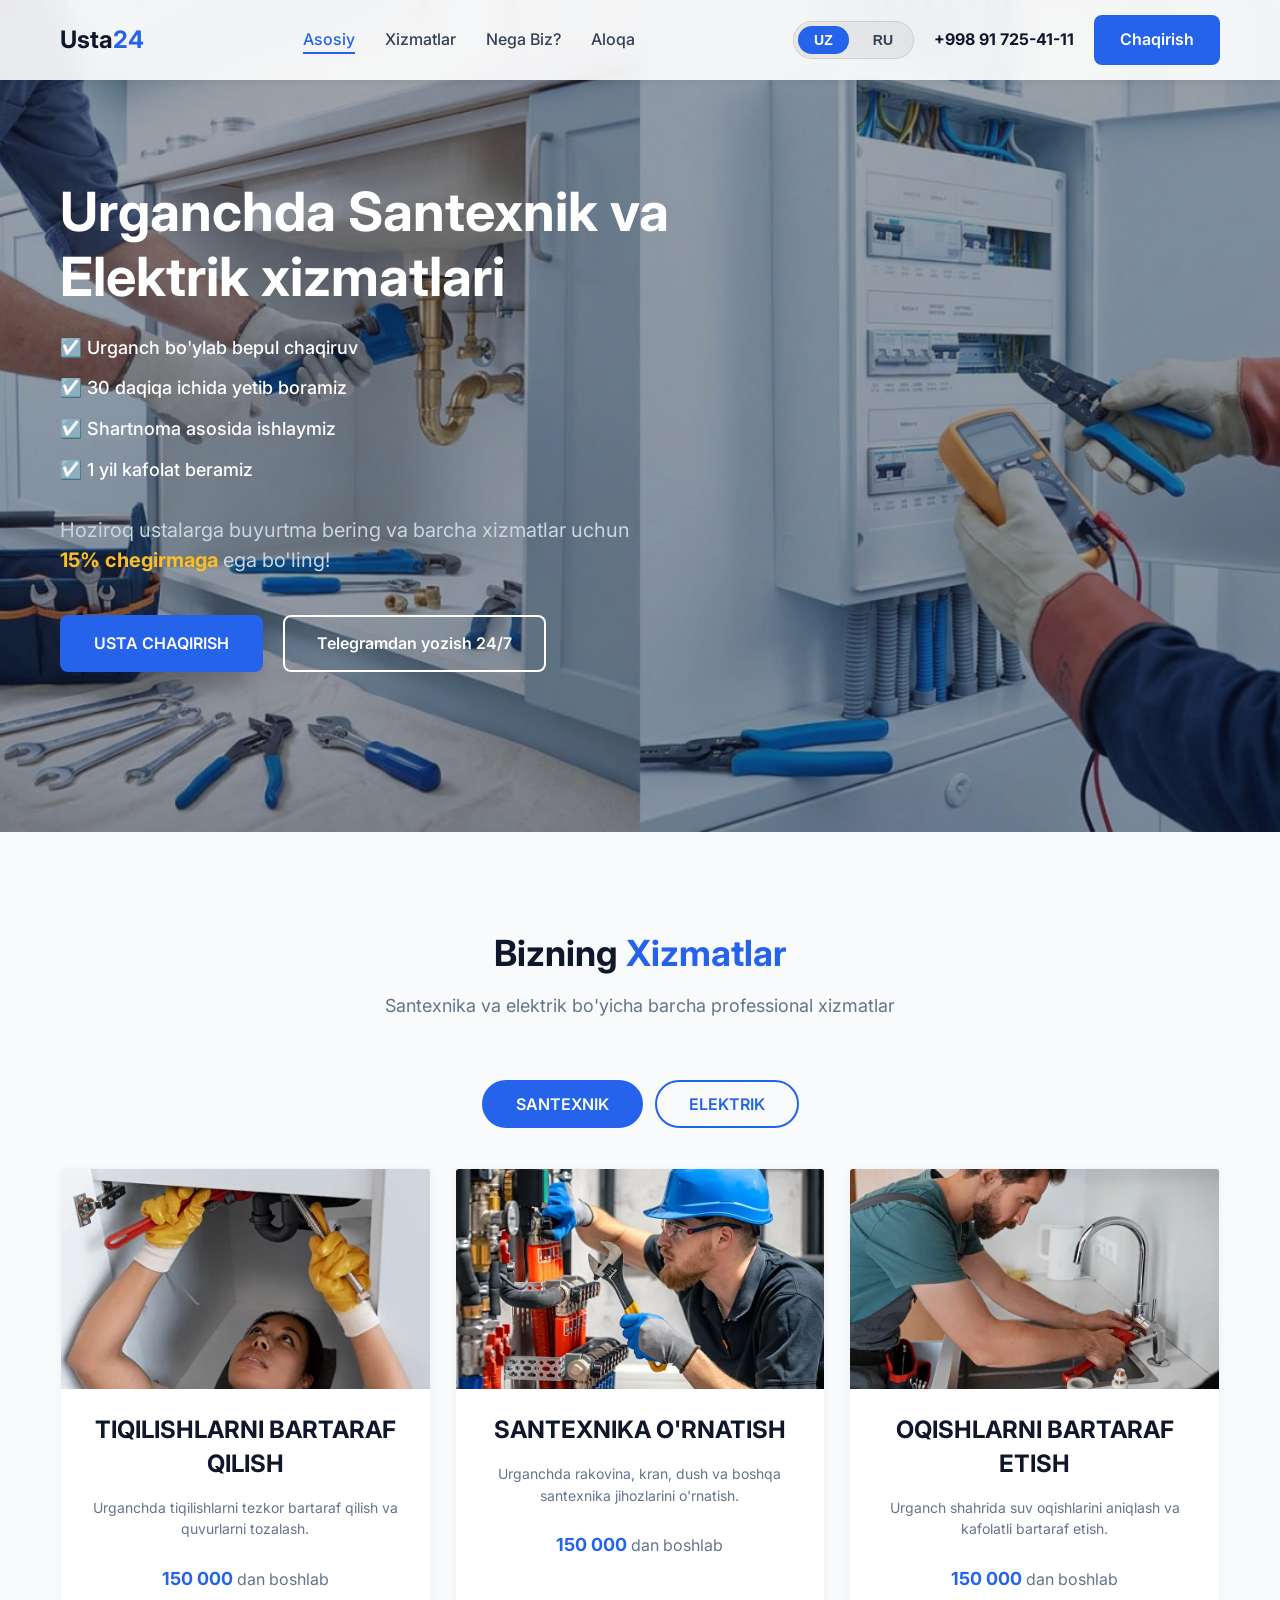
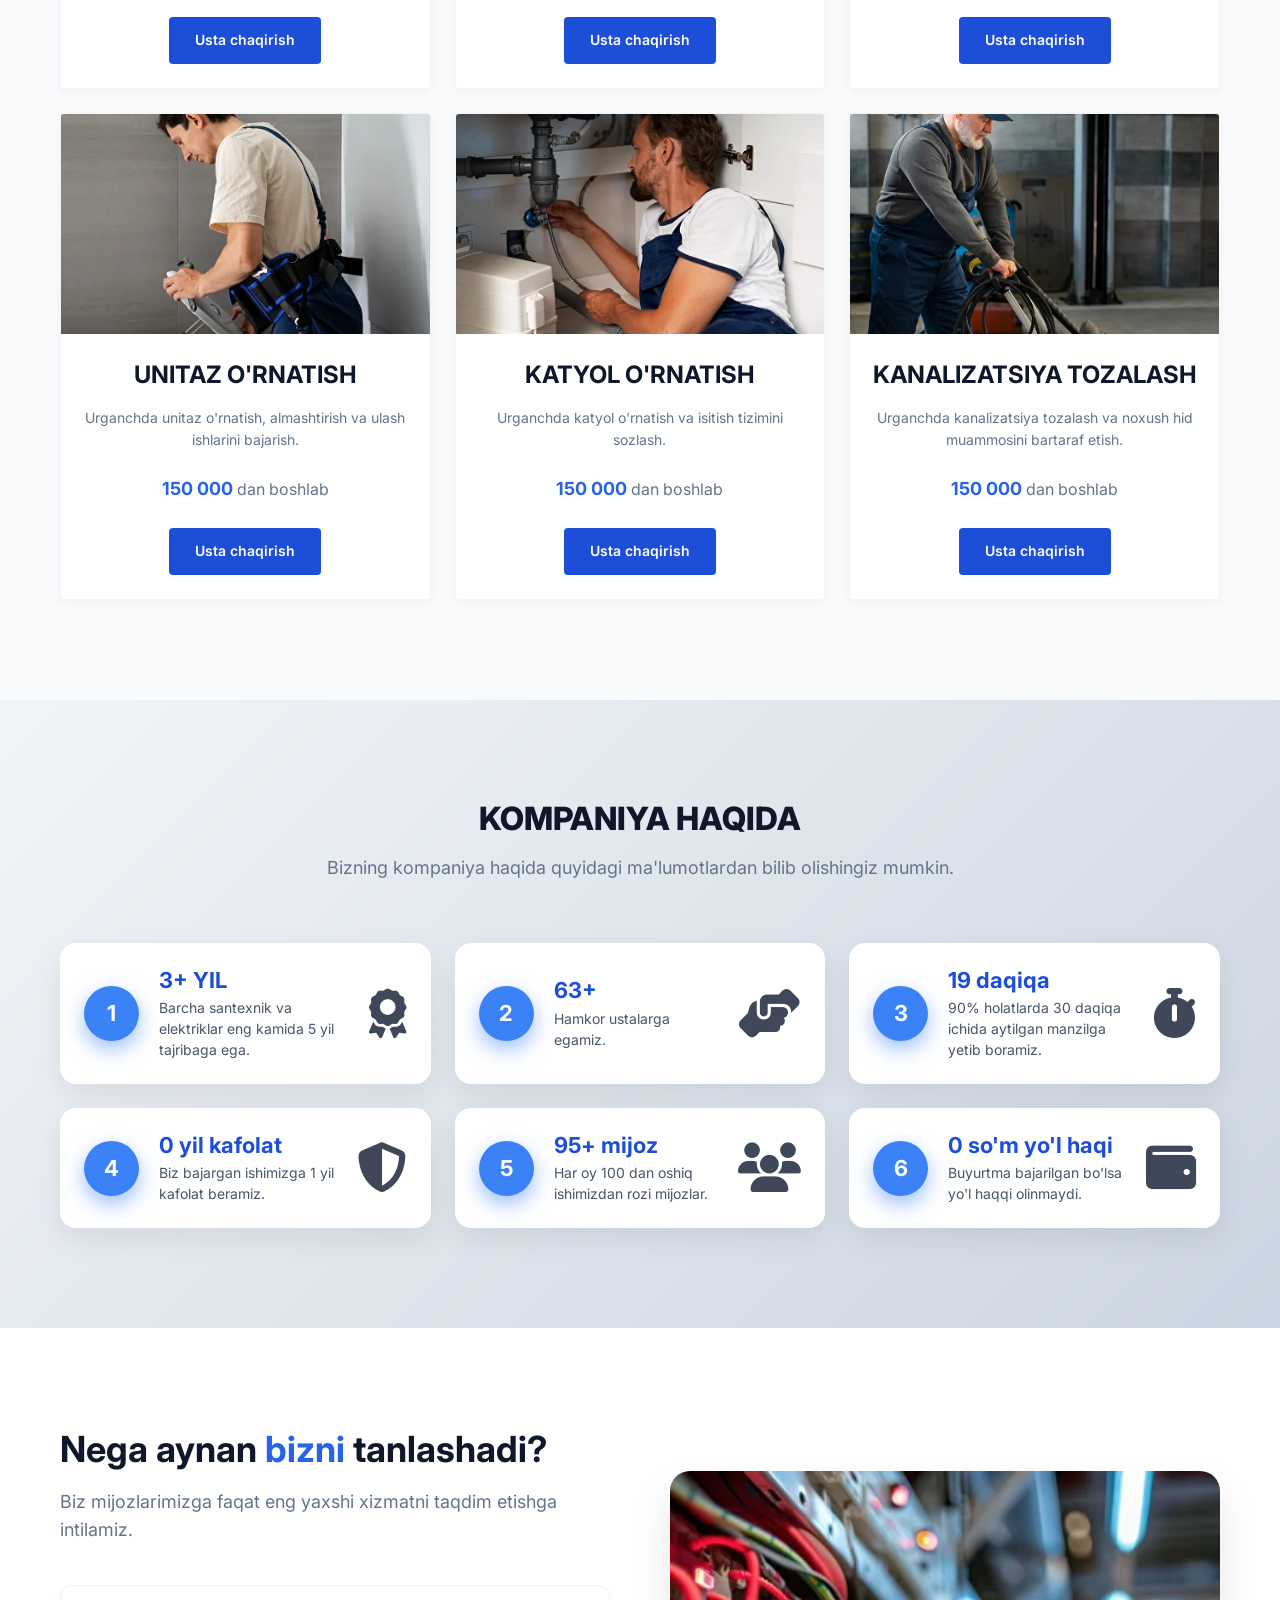
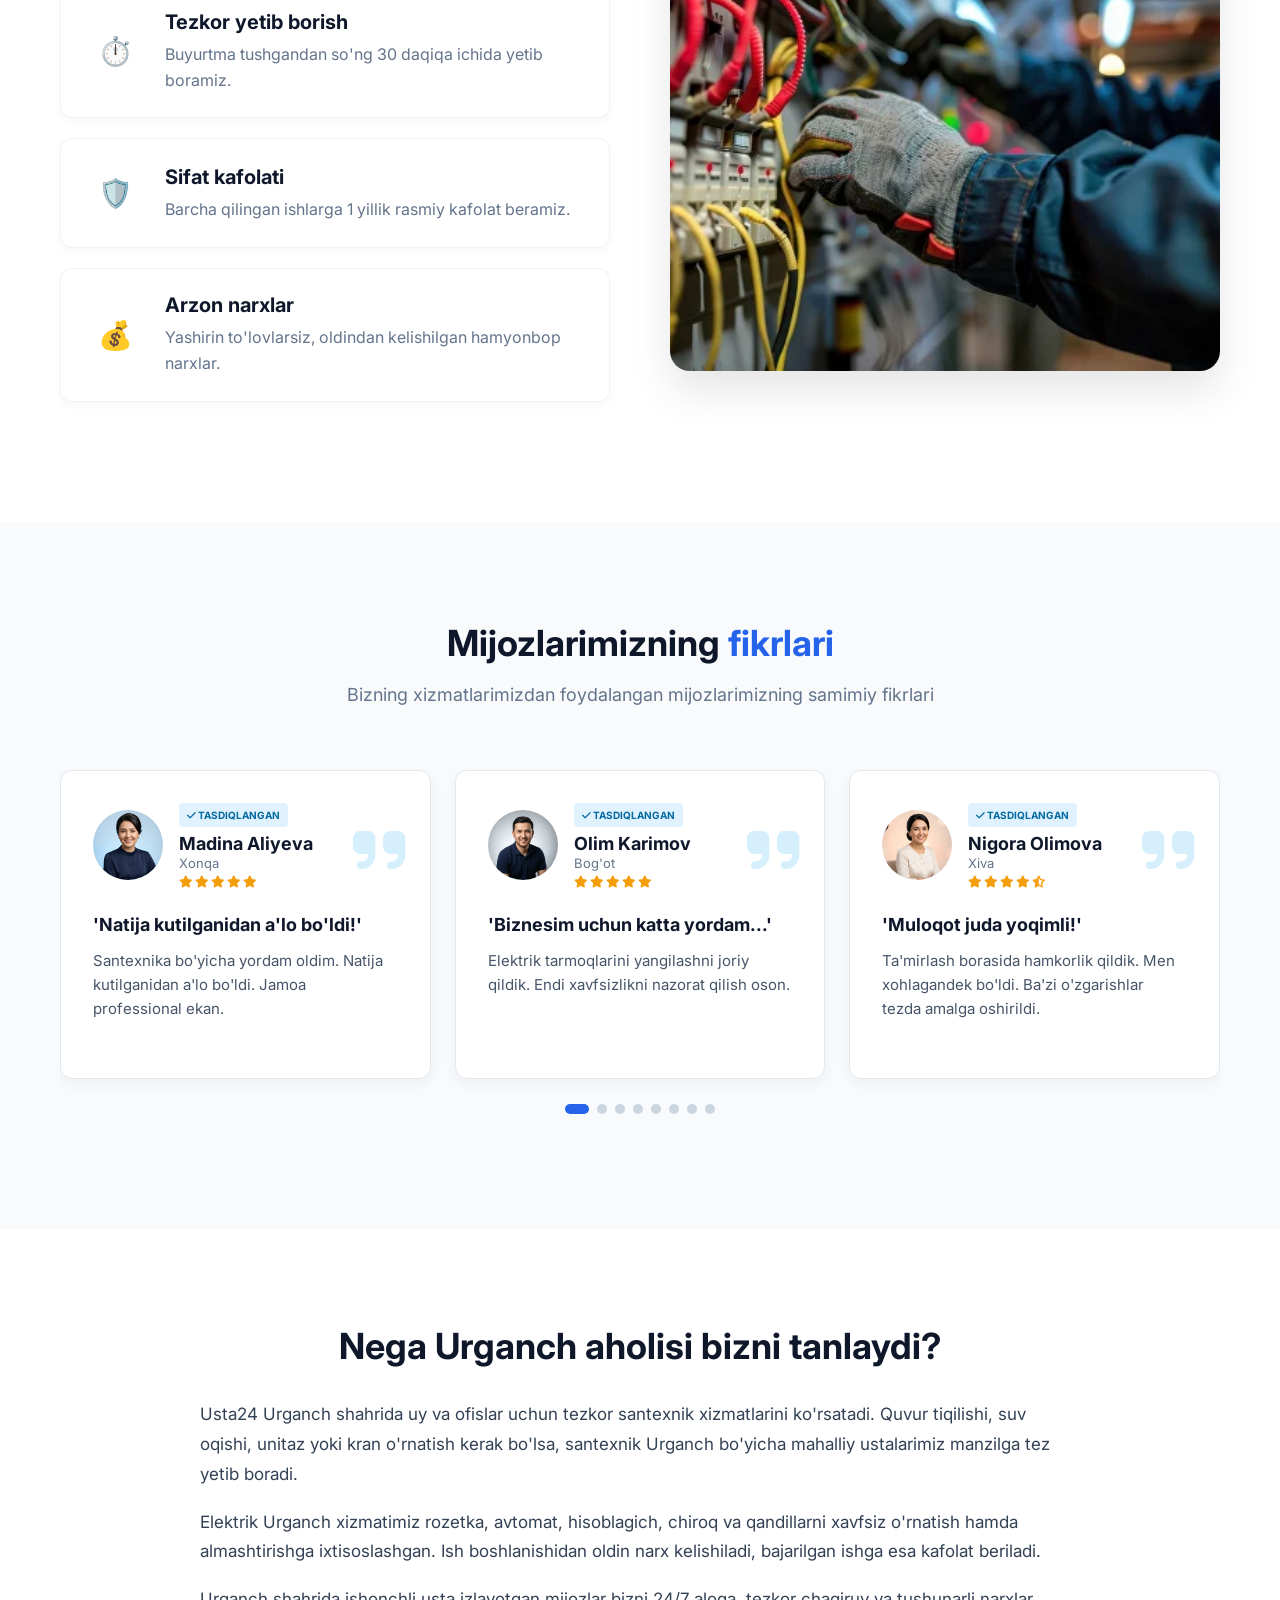
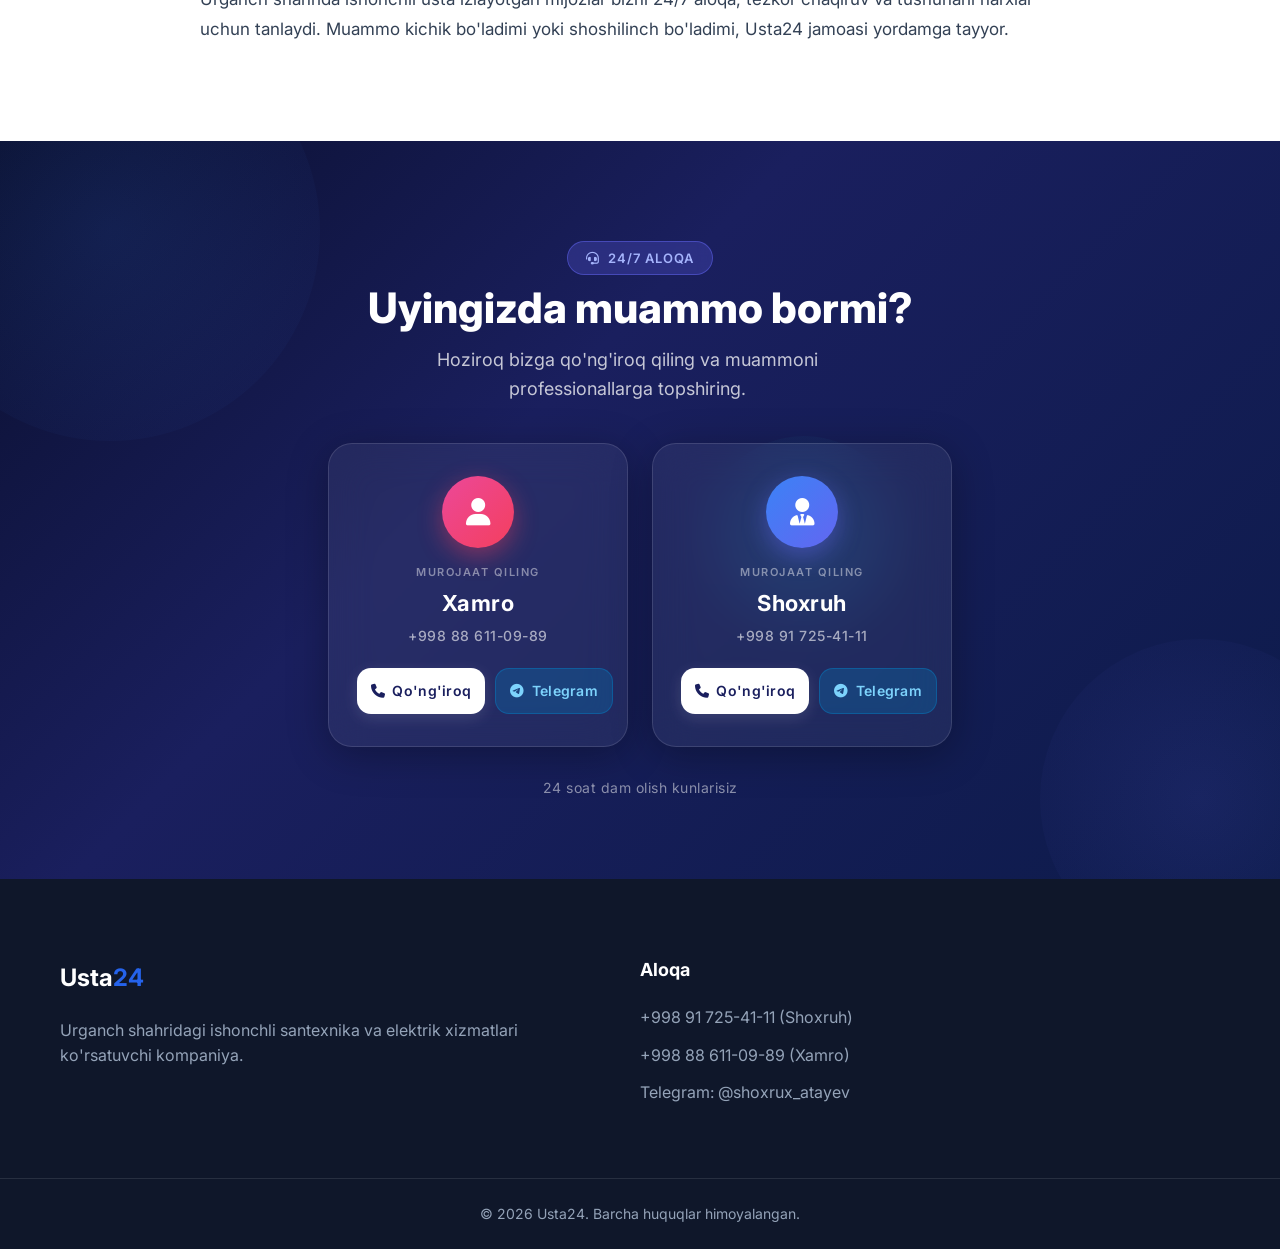
==== commit f1cd7b5d: "done" ====
--- a/index.html
+++ b/index.html
@@ -732,18 +732,18 @@
                     <p data-i18n="cta-desc">Hoziroq bizga qo'ng'iroq qiling va muammoni professionallarga topshiring.</p>
                 </div>
                 <div class="cta-cards-grid">
-                    <!-- Shoxruh - 91 -->
+                       <!-- Xamro - 88 -->
                     <div class="cta-card">
-                        <div class="cta-card-avatar">
-                            <i class="fa-solid fa-user-tie"></i>
+                        <div class="cta-card-avatar cta-card-avatar--female">
+                            <i class="fa-solid fa-user"></i>
                         </div>
                         <div class="cta-card-info">
                             <span class="cta-card-label">Murojaat qiling</span>
-                            <span class="cta-card-name">Shoxruh</span>
-                            <span class="cta-card-number">+998 91 725-41-11</span>
+                            <span class="cta-card-name">Xamro</span>
+                            <span class="cta-card-number">+998 88 611-09-89</span>
                         </div>
                         <div class="cta-card-actions">
-                            <a href="tel:+998917254111" class="cta-btn-phone">
+                            <a href="tel:+998886110989" class="cta-btn-phone">
                                 <i class="fa-solid fa-phone"></i>
                                 <span>Qo'ng'iroq</span>
                             </a>
@@ -754,18 +754,18 @@
                         </div>
                     </div>
 
-                    <!-- Xamro - 88 -->
+                    <!-- Shoxruh - 91 -->
                     <div class="cta-card">
-                        <div class="cta-card-avatar cta-card-avatar--female">
-                            <i class="fa-solid fa-user"></i>
+                        <div class="cta-card-avatar">
+                            <i class="fa-solid fa-user-tie"></i>
                         </div>
                         <div class="cta-card-info">
                             <span class="cta-card-label">Murojaat qiling</span>
-                            <span class="cta-card-name">Xamro</span>
-                            <span class="cta-card-number">+998 88 611-09-89</span>
+                            <span class="cta-card-name">Shoxruh</span>
+                            <span class="cta-card-number">+998 91 725-41-11</span>
                         </div>
                         <div class="cta-card-actions">
-                            <a href="tel:+998886110989" class="cta-btn-phone">
+                            <a href="tel:+998917254111" class="cta-btn-phone">
                                 <i class="fa-solid fa-phone"></i>
                                 <span>Qo'ng'iroq</span>
                             </a>
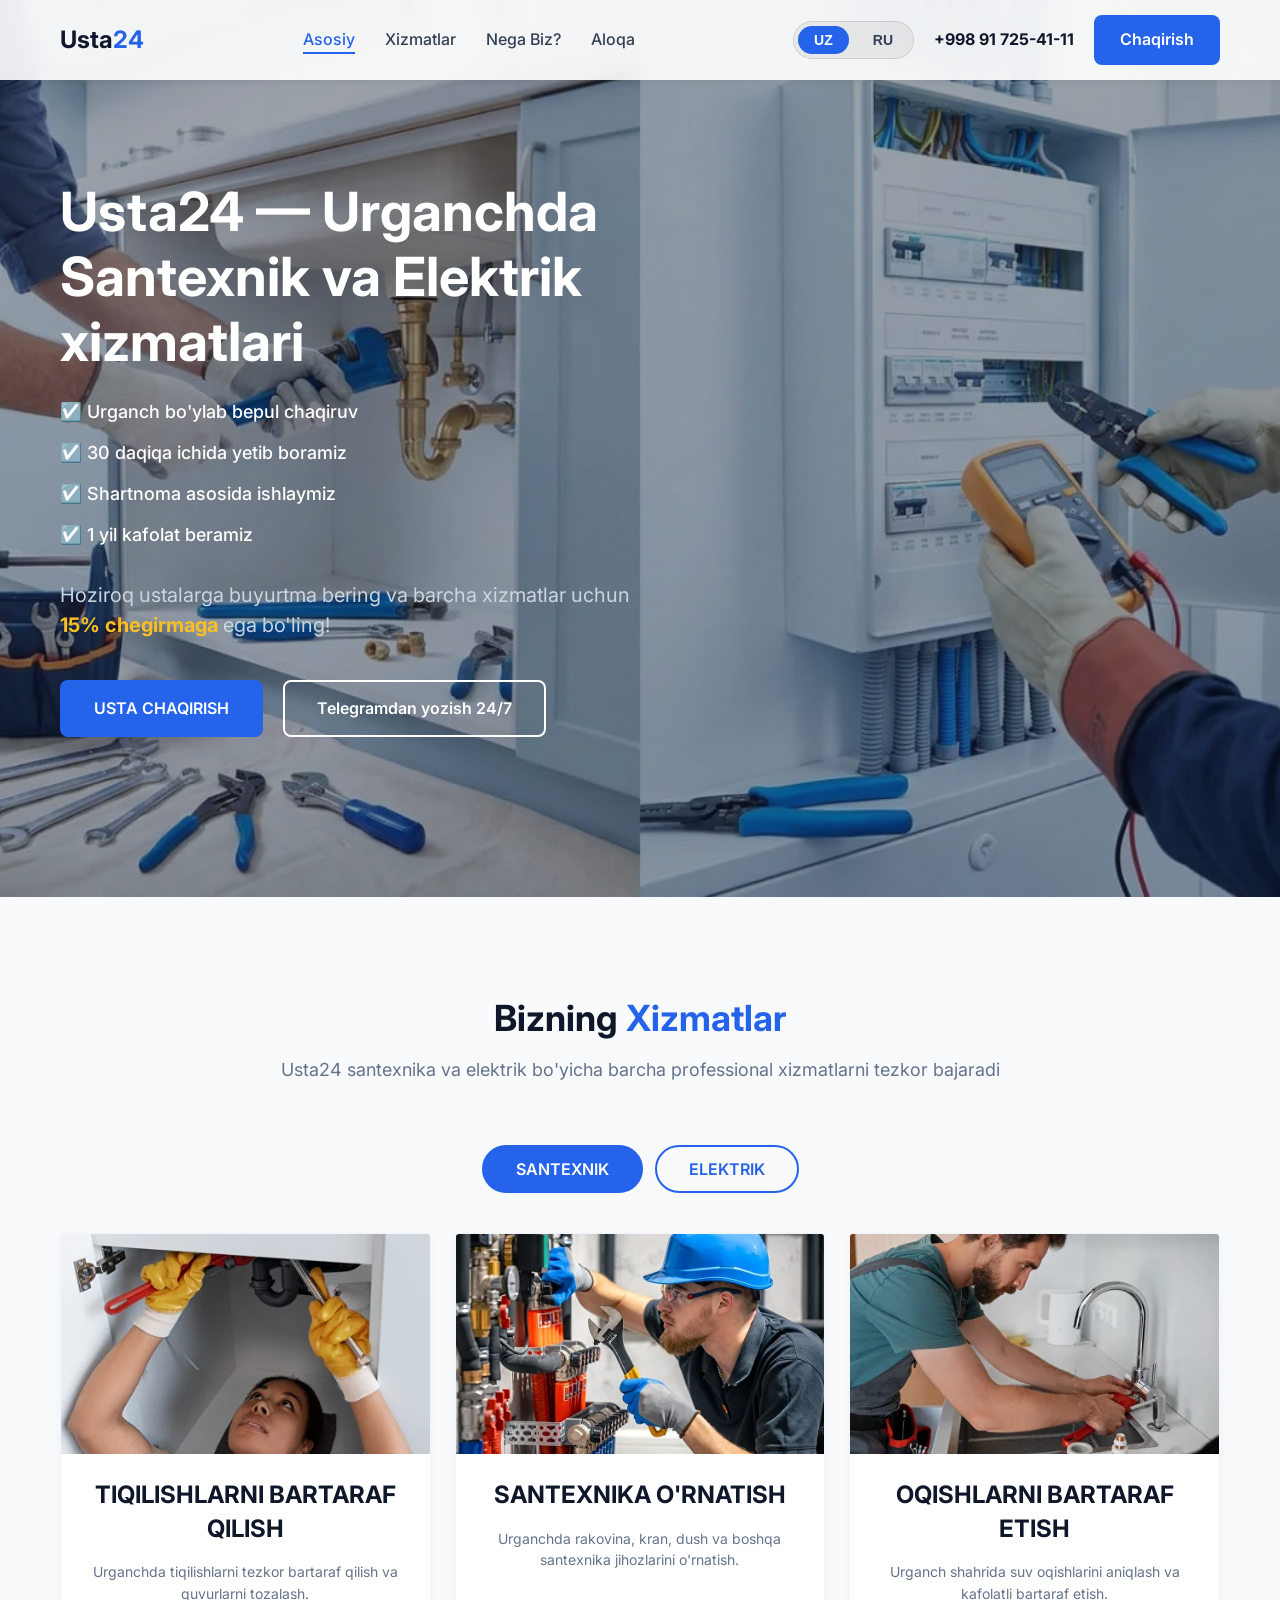
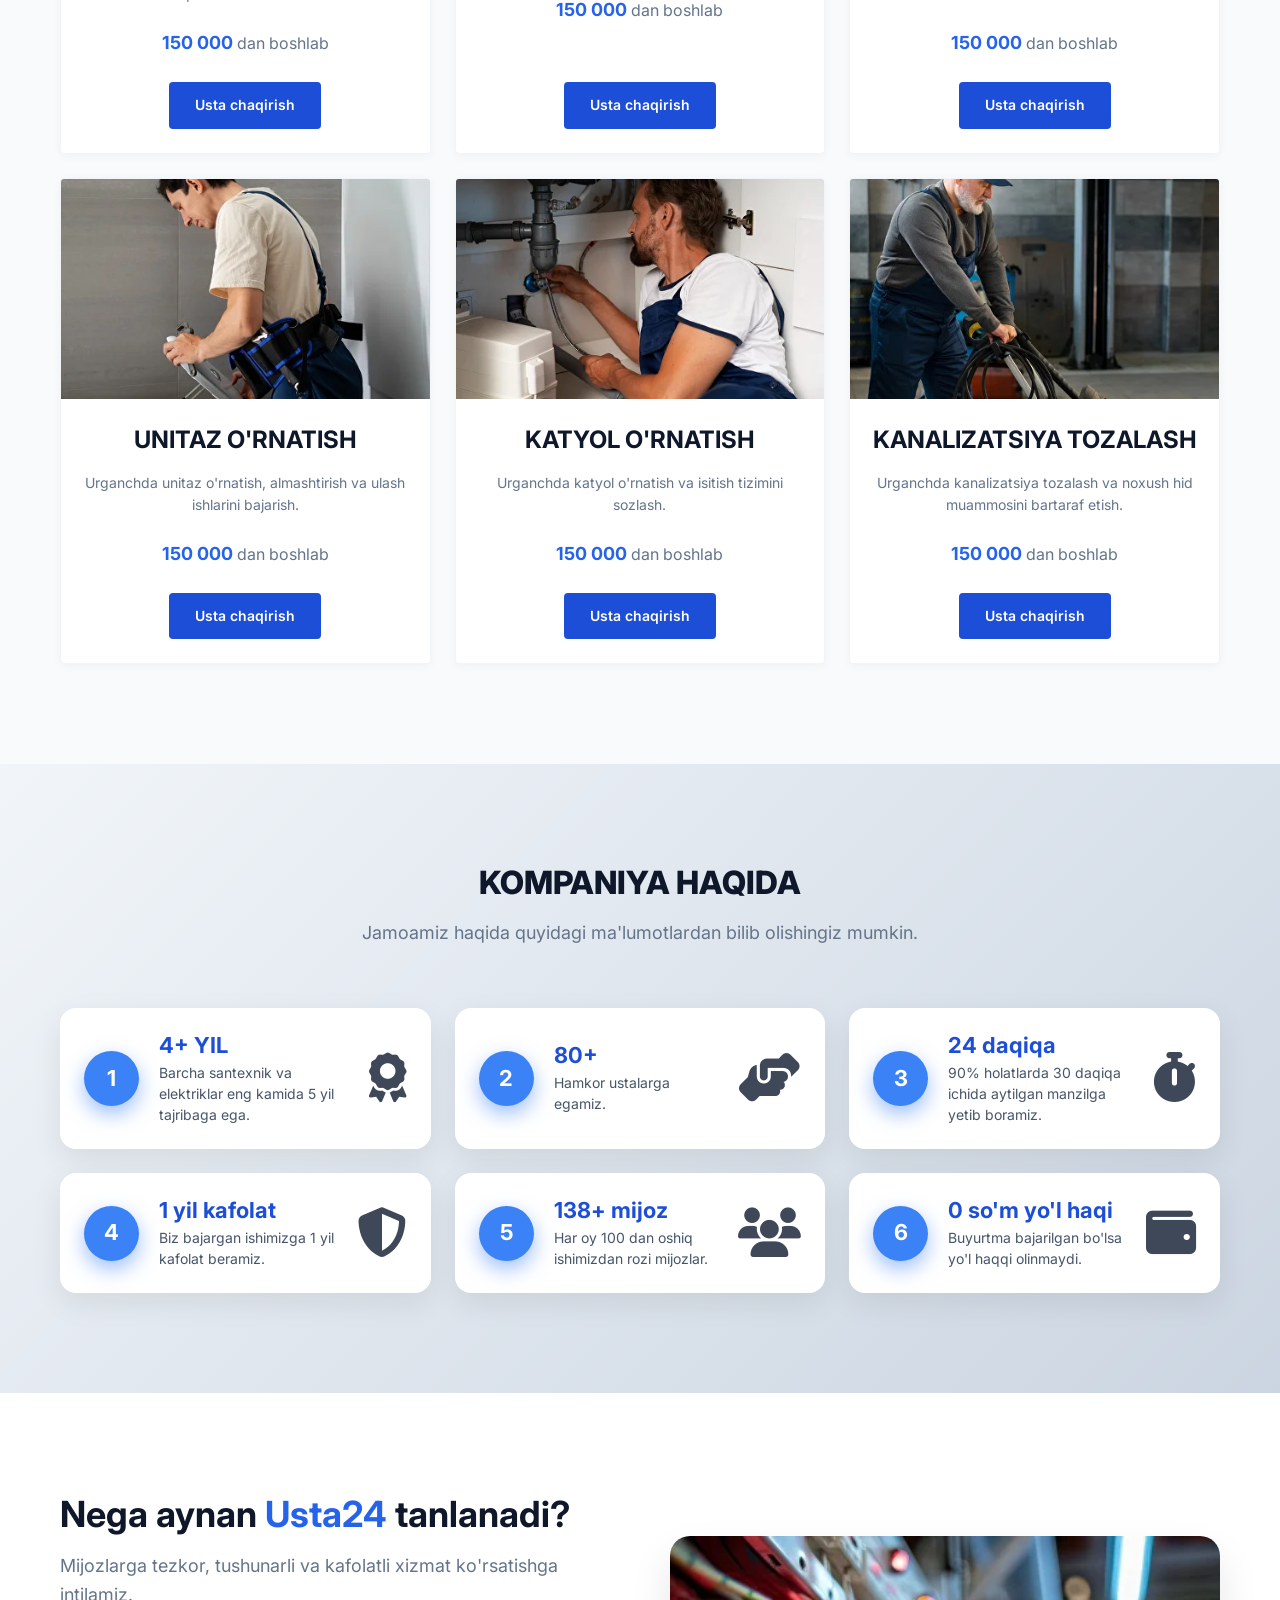
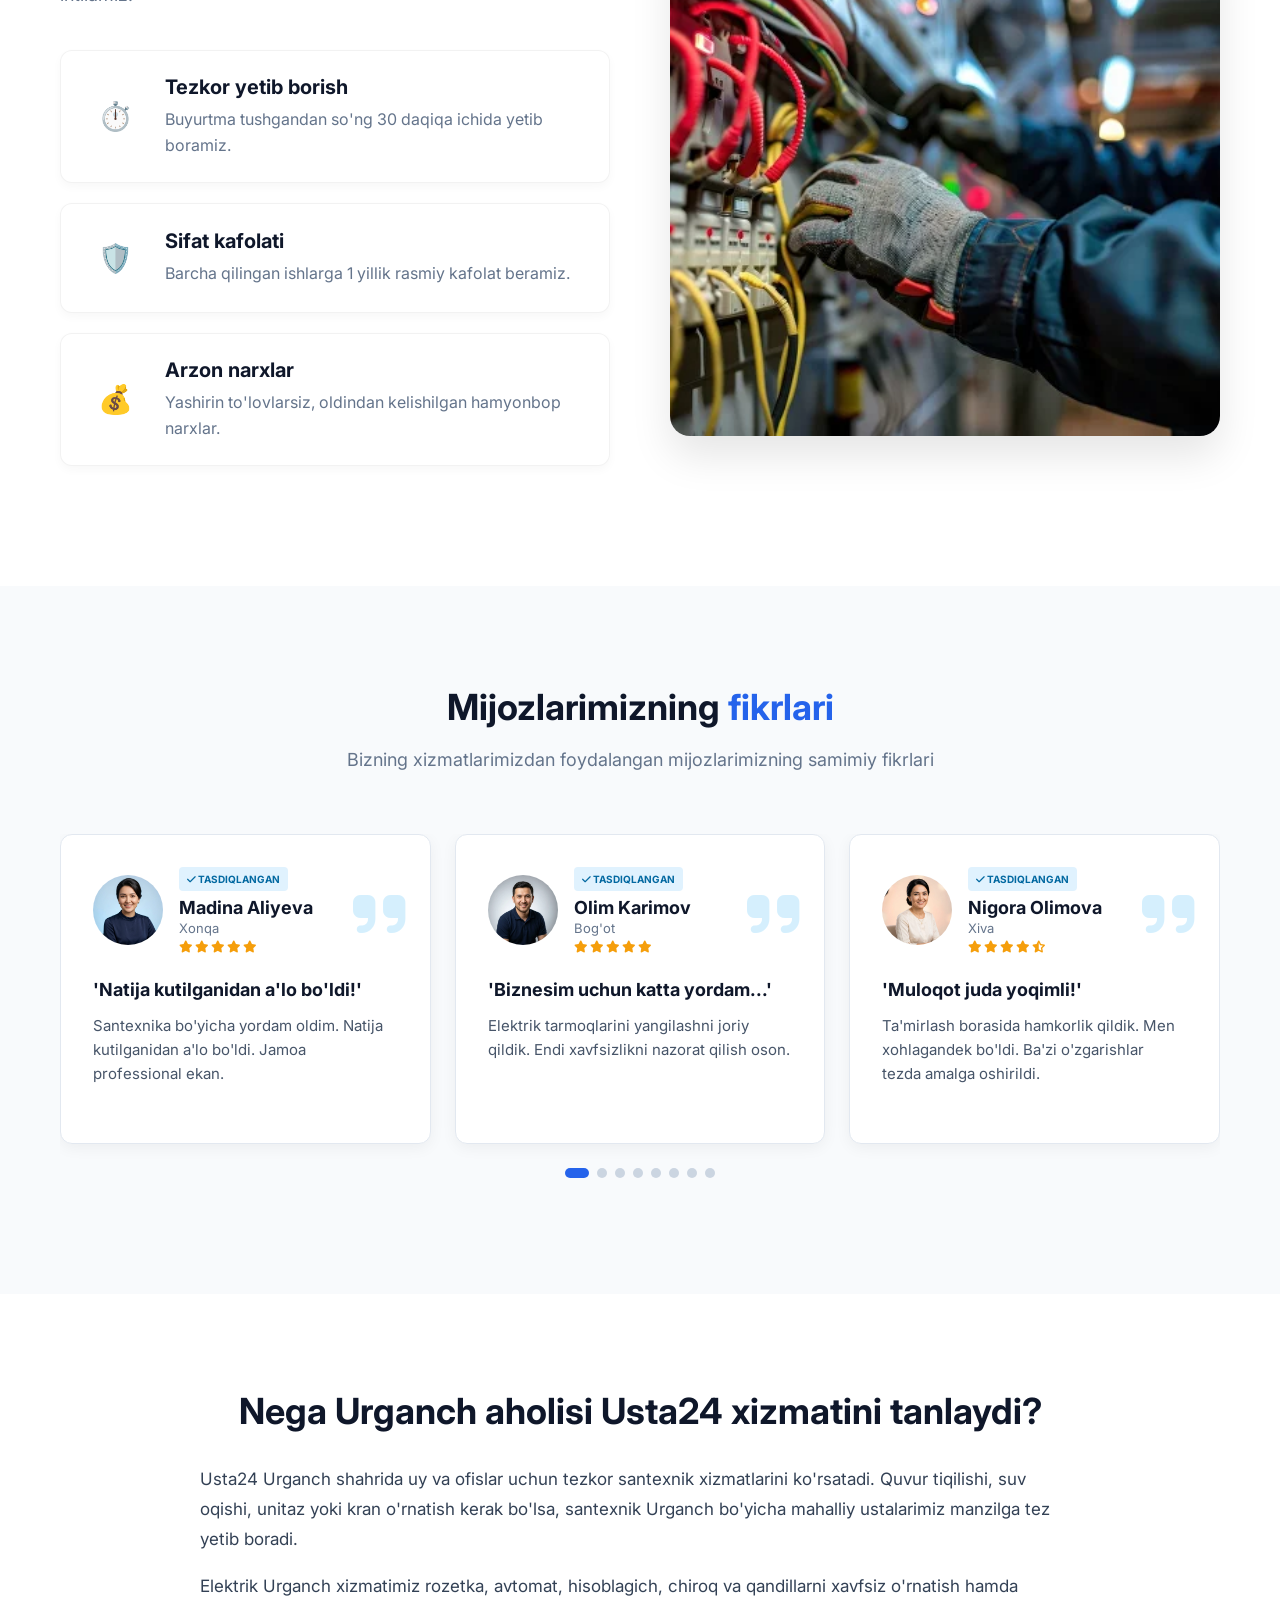
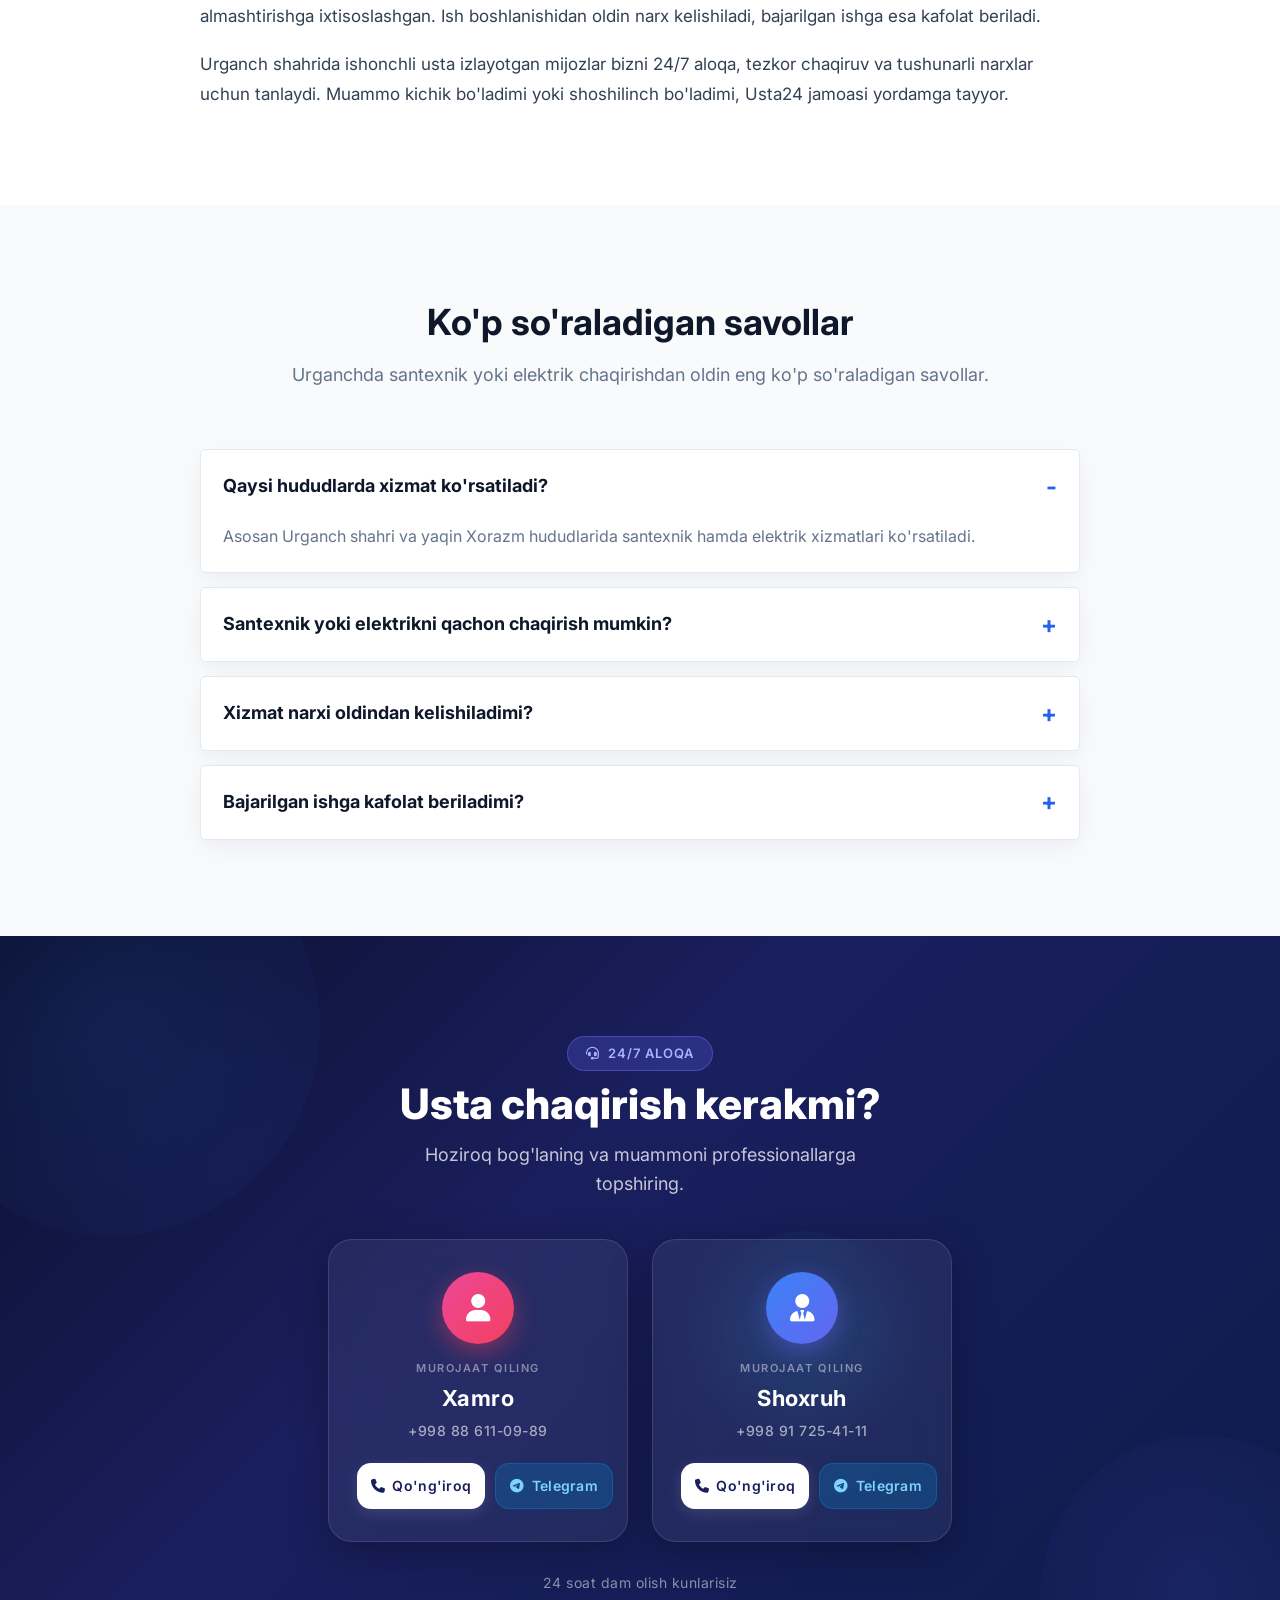
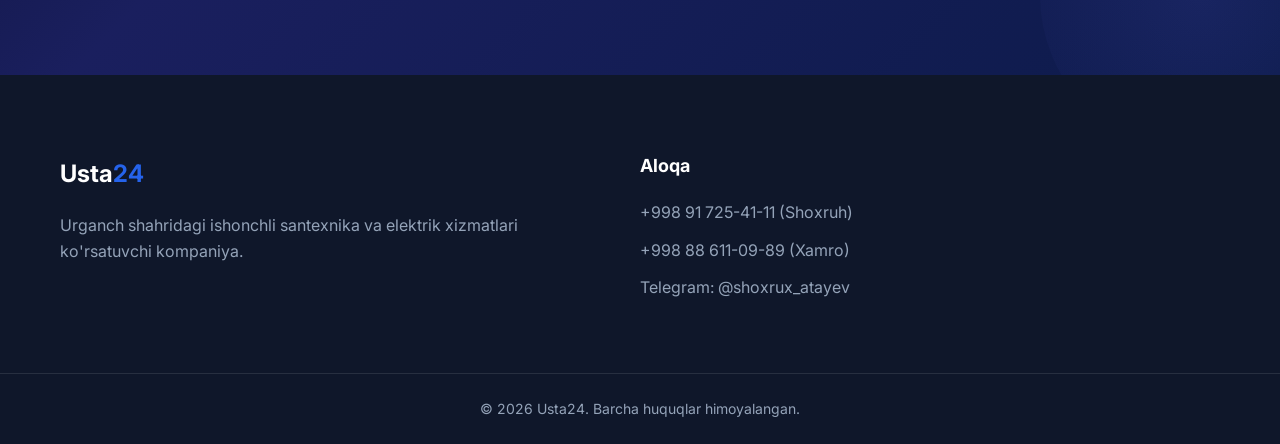
==== commit 9fced8fd: "fixed and ceo optimizated" ====
--- a/index.html
+++ b/index.html
@@ -4,9 +4,10 @@
 <head>
     <meta charset="UTF-8">
     <meta name="viewport" content="width=device-width, initial-scale=1.0">
-    <title>Santexnik Urganch | Elektrik Urganch - Usta24 | Tezkor chaqiruv 24/7</title>
+    <title>Usta24 — Santexnik va Elektrik Urganch | Tezkor chaqiruv 24/7</title>
     <meta name="description"
-        content="Urganchda santexnik va elektrik xizmatlari — 30 daqiqada yetib borish, kafolatli ish, arzon narxlar. Hoziroq qo'ng'iroq qiling!">
+        content="Usta24 — Urganchda santexnik va elektrik xizmatlari. 30 daqiqada yetib boramiz, narx oldindan kelishiladi, ishga kafolat beriladi.">
+    <meta name="robots" content="index, follow, max-image-preview:large">
     <!-- Preconnect for faster resource loading -->
     <link rel="preconnect" href="https://fonts.googleapis.com">
     <link rel="preconnect" href="https://fonts.gstatic.com" crossorigin>
@@ -17,41 +18,153 @@
     <link rel="stylesheet" href="https://cdnjs.cloudflare.com/ajax/libs/font-awesome/6.4.0/css/all.min.css" media="print" onload="this.media='all'">
     <noscript><link rel="stylesheet" href="https://cdnjs.cloudflare.com/ajax/libs/font-awesome/6.4.0/css/all.min.css"></noscript>
     <link rel="stylesheet" href="https://cdn.jsdelivr.net/npm/swiper@11/swiper-bundle.min.css">
+    <link rel="preload" as="image" href="images/header_image.webp">
     <link rel="stylesheet" href="style.css">
 
     <link rel="icon" type="image/svg+xml" href="images/favicon.svg">
     <meta name="theme-color" content="#2563eb">
-    <meta property="og:title" content="Santexnik Urganch | Elektrik Urganch - Usta24">
+    <meta property="og:title" content="Usta24 — Santexnik va Elektrik Urganch">
     <meta property="og:description"
-        content="Urganchda santexnik va elektrik xizmatlari — 30 daqiqada yetib borish, kafolatli ish, arzon narxlar.">
+        content="Usta24 — Urganchda 24/7 santexnik va elektrik chaqirish. Tez yetib borish, kelishilgan narx va kafolatli ish.">
     <meta property="og:image" content="https://usta24uz.netlify.app/images/cover.webp">
+    <meta property="og:image:width" content="1200">
+    <meta property="og:image:height" content="630">
+    <meta property="og:image:alt" content="Usta24 - Urganchda santexnik va elektrik xizmatlari">
     <meta property="og:url" content="https://usta24uz.netlify.app">
     <meta property="og:type" content="website">
+    <meta property="og:site_name" content="Usta24">
+    <meta property="og:locale" content="uz_UZ">
+    <meta name="twitter:card" content="summary_large_image">
+    <meta name="twitter:title" content="Usta24 — Santexnik va Elektrik Urganch">
+    <meta name="twitter:description"
+        content="Urganchda Usta24 santexnik va elektrik xizmatlari: 24/7 aloqa, tezkor chaqiruv va kafolatli ish.">
+    <meta name="twitter:image" content="https://usta24uz.netlify.app/images/cover.webp">
     <link rel="canonical" href="https://usta24uz.netlify.app">
     <script type="application/ld+json">
+        [
         {
             "@context": "https://schema.org",
-            "@type": "LocalBusiness",
+            "@type": "HomeAndConstructionBusiness",
+            "@id": "https://usta24uz.netlify.app/#business",
             "name": "Usta24",
-            "description": "Urganchda santexnik va elektrik xizmatlari. Tezkor chaqiruv, kafolatli ish va arzon narxlar.",
+            "alternateName": ["Usta 24 uz", "Usta24uz", "Usta24.uz", "Usta 24"],
+            "description": "Usta24 Urganch shahrida santexnik va elektrik xizmatlarini 24/7 chaqiruv orqali ko'rsatadi. Narx oldindan kelishiladi va bajarilgan ishga kafolat beriladi.",
             "url": "https://usta24uz.netlify.app",
-            "telephone": "+998917254111",
+            "image": "https://usta24uz.netlify.app/images/cover.webp",
+            "telephone": ["+998917254111", "+998886110989"],
             "address": {
                 "@type": "PostalAddress",
                 "addressLocality": "Urganch",
                 "addressRegion": "Xorazm",
                 "addressCountry": "UZ"
             },
-            "areaServed": {
+            "areaServed": [
+                {
                 "@type": "City",
                 "name": "Urganch"
+                },
+                {
+                "@type": "AdministrativeArea",
+                "name": "Xorazm viloyati"
+                }
+            ],
+            "openingHoursSpecification": {
+                "@type": "OpeningHoursSpecification",
+                "dayOfWeek": [
+                    "Monday",
+                    "Tuesday",
+                    "Wednesday",
+                    "Thursday",
+                    "Friday",
+                    "Saturday",
+                    "Sunday"
+                ],
+                "opens": "00:00",
+                "closes": "23:59"
             },
-            "openingHours": "Mo-Su 00:00-23:59",
-            "priceRange": "$$",
+            "priceRange": "100000-150000 UZS dan boshlab",
+            "contactPoint": [
+                {
+                    "@type": "ContactPoint",
+                    "telephone": "+998917254111",
+                    "contactType": "customer service",
+                    "areaServed": "UZ",
+                    "availableLanguage": ["uz", "ru"]
+                },
+                {
+                    "@type": "ContactPoint",
+                    "telephone": "+998886110989",
+                    "contactType": "customer service",
+                    "areaServed": "UZ",
+                    "availableLanguage": ["uz", "ru"]
+                }
+            ],
+            "hasOfferCatalog": {
+                "@type": "OfferCatalog",
+                "name": "Usta24 xizmatlari",
+                "itemListElement": [
+                    {
+                        "@type": "Offer",
+                        "itemOffered": {
+                            "@type": "Service",
+                            "name": "Santexnik Urganch",
+                            "areaServed": "Urganch"
+                        }
+                    },
+                    {
+                        "@type": "Offer",
+                        "itemOffered": {
+                            "@type": "Service",
+                            "name": "Elektrik Urganch",
+                            "areaServed": "Urganch"
+                        }
+                    }
+                ]
+            },
             "sameAs": [
                 "https://t.me/shoxrux_atayev"
             ]
+        },
+        {
+            "@context": "https://schema.org",
+            "@type": "FAQPage",
+            "@id": "https://usta24uz.netlify.app/#faq",
+            "mainEntity": [
+                {
+                    "@type": "Question",
+                    "name": "Qaysi hududlarda xizmat ko'rsatiladi?",
+                    "acceptedAnswer": {
+                        "@type": "Answer",
+                        "text": "Asosan Urganch shahri va yaqin Xorazm hududlarida santexnik hamda elektrik xizmatlari ko'rsatiladi."
+                    }
+                },
+                {
+                    "@type": "Question",
+                    "name": "Santexnik yoki elektrikni qachon chaqirish mumkin?",
+                    "acceptedAnswer": {
+                        "@type": "Answer",
+                        "text": "24/7 bog'lanish mumkin. Shoshilinch holatlarda ustalar odatda 30 daqiqa ichida manzilga yetib borishga harakat qiladi."
+                    }
+                },
+                {
+                    "@type": "Question",
+                    "name": "Xizmat narxi oldindan kelishiladimi?",
+                    "acceptedAnswer": {
+                        "@type": "Answer",
+                        "text": "Ha, ustalar ish boshlanishidan oldin muammo va ish hajmini ko'rib, narxni mijoz bilan kelishadi."
+                    }
+                },
+                {
+                    "@type": "Question",
+                    "name": "Bajarilgan ishga kafolat beriladimi?",
+                    "acceptedAnswer": {
+                        "@type": "Answer",
+                        "text": "Ha, bajarilgan santexnika va elektrik ishlariga kafolat beriladi."
+                    }
+                }
+            ]
         }
+        ]
     </script>
 </head>
 
@@ -149,7 +262,7 @@
         <section id="home" class="hero">
             <div class="container hero-container">
                 <div class="hero-content" data-aos="fade-right" data-aos-duration="1000">
-                    <h1 data-i18n="hero-title">Urganchda Santexnik va Elektrik xizmatlari</h1>
+                    <h1 data-i18n="hero-title">Usta24 — Urganchda Santexnik va Elektrik xizmatlari</h1>
                     <ul class="hero-benefits">
                         <li data-i18n="hero-b1">☑️ Urganch bo'ylab bepul chaqiruv</li>
                         <li data-i18n="hero-b2">☑️ 30 daqiqa ichida yetib boramiz</li>
@@ -172,7 +285,7 @@
             <div class="container">
                 <div class="section-header" data-aos="fade-up">
                     <h2 data-i18n="serv-title">Bizning <span class="highlight">Xizmatlar</span></h2>
-                    <p data-i18n="serv-desc">Santexnika va elektrik bo'yicha barcha professional xizmatlar</p>
+                    <p data-i18n="serv-desc">Usta24 santexnika va elektrik bo'yicha barcha professional xizmatlarni tezkor bajaradi</p>
                 </div>
 
                 <!-- Tabs -->
@@ -188,7 +301,7 @@
                     aria-hidden="false">
                     <div class="services-grid">
                         <div class="service-card" data-aos="fade-up" data-aos-delay="100">
-                            <img loading="lazy" src="images/santex_1.webp"
+                            <img loading="lazy" decoding="async" src="images/santex_1.webp" width="432" height="360"
                                 alt="Santexnik Urganch - tiqilishni tozalash" class="service-img">
                             <div class="service-card-body">
                                 <h3 data-i18n="s1-title">TIQILISHLARNI BARTARAF QILISH</h3>
@@ -200,7 +313,7 @@
                             </div>
                         </div>
                         <div class="service-card" data-aos="fade-up" data-aos-delay="150">
-                            <img loading="lazy" src="images/santex_2.webp"
+                            <img loading="lazy" decoding="async" src="images/santex_2.webp" width="432" height="360"
                                 alt="Santexnik Urganch - santexnika o'rnatish" class="service-img">
                             <div class="service-card-body">
                                 <h3 data-i18n="s2-title">SANTEXNIKA O'RNATISH</h3>
@@ -212,7 +325,7 @@
                             </div>
                         </div>
                         <div class="service-card" data-aos="fade-up" data-aos-delay="200">
-                            <img loading="lazy" src="images/santex_3.webp"
+                            <img loading="lazy" decoding="async" src="images/santex_3.webp" width="432" height="360"
                                 alt="Santexnik Urganch - suv oqishini bartaraf etish" class="service-img">
                             <div class="service-card-body">
                                 <h3 data-i18n="s3-title">OQISHLARNI BARTARAF ETISH</h3>
@@ -224,7 +337,7 @@
                             </div>
                         </div>
                         <div class="service-card" data-aos="fade-up" data-aos-delay="100">
-                            <img loading="lazy" src="images/santex_4.webp"
+                            <img loading="lazy" decoding="async" src="images/santex_4.webp" width="432" height="360"
                                 alt="Santexnik Urganch - unitaz o'rnatish" class="service-img">
                             <div class="service-card-body">
                                 <h3 data-i18n="s4-title">UNITAZ O'RNATISH</h3>
@@ -236,7 +349,7 @@
                             </div>
                         </div>
                         <div class="service-card" data-aos="fade-up" data-aos-delay="150">
-                            <img loading="lazy" src="images/santex_5.webp"
+                            <img loading="lazy" decoding="async" src="images/santex_5.webp" width="432" height="360"
                                 alt="Santexnik Urganch - katyol o'rnatish" class="service-img">
                             <div class="service-card-body">
                                 <h3 data-i18n="s5-title">KATYOL O'RNATISH</h3>
@@ -248,7 +361,7 @@
                             </div>
                         </div>
                         <div class="service-card" data-aos="fade-up" data-aos-delay="200">
-                            <img loading="lazy" src="images/santex_6.webp"
+                            <img loading="lazy" decoding="async" src="images/santex_6.webp" width="432" height="360"
                                 alt="Santexnik Urganch - kanalizatsiya tozalash" class="service-img">
                             <div class="service-card-body">
                                 <h3 data-i18n="s6-title">KANALIZATSIYA TOZALASH</h3>
@@ -267,7 +380,7 @@
                     aria-hidden="true">
                     <div class="services-grid">
                         <div class="service-card" data-aos="fade-up" data-aos-delay="100">
-                            <img loading="lazy" src="images/elector_1.jpg"
+                            <img loading="lazy" decoding="async" src="images/elector_1.webp" width="1280" height="698"
                                 alt="Elektrik Urganch - rozetka almashtirish" class="service-img">
                             <div class="service-card-body">
                                 <h3 data-i18n="e1-title">ROZETKALARNI ALMASHTIRISH</h3>
@@ -279,7 +392,7 @@
                             </div>
                         </div>
                         <div class="service-card" data-aos="fade-up" data-aos-delay="150">
-                            <img loading="lazy" src="images/elector_2.jpg"
+                            <img loading="lazy" decoding="async" src="images/elector_2.webp" width="1280" height="698"
                                 alt="Elektrik Urganch - qandil o'rnatish" class="service-img">
                             <div class="service-card-body">
                                 <h3 data-i18n="e2-title">QANDILNI O'RNATISH</h3>
@@ -291,7 +404,7 @@
                             </div>
                         </div>
                         <div class="service-card" data-aos="fade-up" data-aos-delay="200">
-                            <img loading="lazy" src="images/elector_3.webp"
+                            <img loading="lazy" decoding="async" src="images/elector_3.webp" width="432" height="360"
                                 alt="Elektrik Urganch - hisoblagich almashtirish" class="service-img">
                             <div class="service-card-body">
                                 <h3 data-i18n="e3-title">HISOBLAGICH ALMASHTIRISH</h3>
@@ -303,7 +416,7 @@
                             </div>
                         </div>
                         <div class="service-card" data-aos="fade-up" data-aos-delay="100">
-                            <img loading="lazy" src="images/elector_4.jpg"
+                            <img loading="lazy" decoding="async" src="images/elector_4.webp" width="1280" height="698"
                                 alt="Elektrik Urganch - chiroq o'rnatish" class="service-img">
                             <div class="service-card-body">
                                 <h3 data-i18n="e4-title">CHIROQNI O'RNATISH</h3>
@@ -315,7 +428,7 @@
                             </div>
                         </div>
                         <div class="service-card" data-aos="fade-up" data-aos-delay="150">
-                            <img loading="lazy" src="images/elector_5.webp"
+                            <img loading="lazy" decoding="async" src="images/elector_5.webp" width="432" height="360"
                                 alt="Elektrik Urganch - avtomat almashtirish" class="service-img">
                             <div class="service-card-body">
                                 <h3 data-i18n="e5-title">AVTOMATNI ALMASHTIRISH</h3>
@@ -327,7 +440,7 @@
                             </div>
                         </div>
                         <div class="service-card" data-aos="fade-up" data-aos-delay="200">
-                            <img loading="lazy" src="images/elector_6.jpg"
+                            <img loading="lazy" decoding="async" src="images/elector_6.webp" width="1280" height="698"
                                 alt="Elektrik Urganch - qandil demontaj qilish" class="service-img">
                             <div class="service-card-body">
                                 <h3 data-i18n="e6-title">QANDILNI O'RNATISH/DEMONTAJ QILISH</h3>
@@ -347,7 +460,7 @@
             <div class="container">
                 <div class="section-header" data-aos="fade-up">
                     <h2 class="section-title-uppercase" data-i18n="about-title">KOMPANIYA HAQIDA</h2>
-                    <p data-i18n="about-desc">Bizning kompaniya haqida quyidagi ma'lumotlardan bilib olishingiz mumkin.
+                    <p data-i18n="about-desc">Jamoamiz haqida quyidagi ma'lumotlardan bilib olishingiz mumkin.
                     </p>
                 </div>
                 <div class="about-grid">
@@ -424,8 +537,8 @@
             <div class="container">
                 <div class="features-wrapper">
                     <div class="features-content" data-aos="fade-right">
-                        <h2 data-i18n="f-title">Nega aynan <span class="highlight">bizni</span> tanlashadi?</h2>
-                        <p data-i18n="f-desc">Biz mijozlarimizga faqat eng yaxshi xizmatni taqdim etishga intilamiz.</p>
+                        <h2 data-i18n="f-title">Nega aynan <span class="highlight">Usta24</span> tanlanadi?</h2>
+                        <p data-i18n="f-desc">Mijozlarga tezkor, tushunarli va kafolatli xizmat ko'rsatishga intilamiz.</p>
                         <ul class="features-list">
                             <li data-aos="fade-up" data-aos-delay="100">
                                 <div class="feature-icon">⏱️</div>
@@ -453,7 +566,7 @@
                         </ul>
                     </div>
                     <div class="features-image" data-aos="zoom-in">
-                        <img loading="lazy" src="images/elector.webp"
+                        <img loading="lazy" decoding="async" src="images/elector.webp" width="432" height="360"
                             alt="Santexnik Urganch va Elektrik Urganch - Usta24 ish jarayoni" class="features-photo">
                     </div>
                 </div>
@@ -472,7 +585,7 @@
                         <div class="swiper-slide">
                             <div class="testimonial-card" data-aos="fade-up" data-aos-delay="100">
                                 <div class="testimonial-header">
-                                    <img loading="lazy" src="images/avatar_madina.jpg"
+                                    <img loading="lazy" decoding="async" src="images/avatar_madina.webp" width="1024" height="1024"
                                         alt="Usta24 mijozi Madina Aliyeva fikri" class="testimonial-avatar">
                                     <div class="testimonial-info">
                                         <span class="testimonial-badge" data-i18n="badge"><i
@@ -500,7 +613,7 @@
                         <div class="swiper-slide">
                             <div class="testimonial-card" data-aos="fade-up" data-aos-delay="200">
                                 <div class="testimonial-header">
-                                    <img loading="lazy" src="images/avatar_olim.jpg"
+                                    <img loading="lazy" decoding="async" src="images/avatar_olim.webp" width="1024" height="1024"
                                         alt="Usta24 mijozi Olim Karimov fikri" class="testimonial-avatar">
                                     <div class="testimonial-info">
                                         <span class="testimonial-badge" data-i18n="badge"><i
@@ -527,7 +640,7 @@
                         <div class="swiper-slide">
                             <div class="testimonial-card" data-aos="fade-up" data-aos-delay="300">
                                 <div class="testimonial-header">
-                                    <img loading="lazy" src="images/avatar_nigora.jpg"
+                                    <img loading="lazy" decoding="async" src="images/avatar_nigora.webp" width="1024" height="1024"
                                         alt="Usta24 mijozi Nigora Olimova fikri" class="testimonial-avatar">
                                     <div class="testimonial-info">
                                         <span class="testimonial-badge" data-i18n="badge"><i
@@ -554,7 +667,7 @@
                         <div class="swiper-slide">
                             <div class="testimonial-card" data-aos="fade-up" data-aos-delay="400">
                                 <div class="testimonial-header">
-                                    <img loading="lazy" src="images/avatar_sanjar.jpg"
+                                    <img loading="lazy" decoding="async" src="images/avatar_sanjar.webp" width="1024" height="1024"
                                         alt="Usta24 mijozi Sanjar Tursunov fikri" class="testimonial-avatar">
                                     <div class="testimonial-info">
                                         <span class="testimonial-badge" data-i18n="badge"><i
@@ -581,7 +694,7 @@
                         <div class="swiper-slide">
                             <div class="testimonial-card" data-aos="fade-up" data-aos-delay="500">
                                 <div class="testimonial-header">
-                                    <img loading="lazy" src="images/avatar_bobur.jpg"
+                                    <img loading="lazy" decoding="async" src="images/avatar_bobur.webp" width="1024" height="1024"
                                         alt="Usta24 mijozi Bobur Yusupov fikri" class="testimonial-avatar">
                                     <div class="testimonial-info">
                                         <span class="testimonial-badge" data-i18n="badge"><i
@@ -610,7 +723,7 @@
                         <div class="swiper-slide">
                             <div class="testimonial-card" data-aos="fade-up" data-aos-delay="100">
                                 <div class="testimonial-header">
-                                    <img loading="lazy" src="images/avatar_sanjar.jpg"
+                                    <img loading="lazy" decoding="async" src="images/avatar_sanjar.webp" width="1024" height="1024"
                                         alt="Usta24 mijozi Azamat Qurbonov fikri" class="testimonial-avatar">
                                     <div class="testimonial-info">
                                         <span class="testimonial-badge" data-i18n="badge"><i
@@ -639,7 +752,7 @@
                         <div class="swiper-slide">
                             <div class="testimonial-card" data-aos="fade-up" data-aos-delay="200">
                                 <div class="testimonial-header">
-                                    <img loading="lazy" src="images/avatar_nigora.jpg"
+                                    <img loading="lazy" decoding="async" src="images/avatar_nigora.webp" width="1024" height="1024"
                                         alt="Usta24 mijozi Gulchehra Xudayberganova fikri" class="testimonial-avatar">
                                     <div class="testimonial-info">
                                         <span class="testimonial-badge" data-i18n="badge"><i
@@ -667,7 +780,7 @@
                         <div class="swiper-slide">
                             <div class="testimonial-card" data-aos="fade-up" data-aos-delay="300">
                                 <div class="testimonial-header">
-                                    <img loading="lazy" src="images/avatar_olim.jpg"
+                                    <img loading="lazy" decoding="async" src="images/avatar_olim.webp" width="1024" height="1024"
                                         alt="Usta24 mijozi Sardor Matyoqubov fikri" class="testimonial-avatar">
                                     <div class="testimonial-info">
                                         <span class="testimonial-badge" data-i18n="badge"><i
@@ -700,7 +813,7 @@
         <section class="local-seo" id="santexnik-elektrik-urganch">
             <div class="container">
                 <div class="section-header" data-aos="fade-up">
-                    <h2 data-i18n="local-title">Nega Urganch aholisi bizni tanlaydi?</h2>
+                    <h2 data-i18n="local-title">Nega Urganch aholisi Usta24 xizmatini tanlaydi?</h2>
                 </div>
                 <div class="local-seo-content" data-aos="fade-up" data-aos-delay="100">
                     <p data-i18n="local-p1">Usta24 Urganch shahrida uy va ofislar uchun tezkor santexnik xizmatlarini
@@ -719,6 +832,33 @@
             </div>
         </section>
 
+        <section class="faq" id="faq">
+            <div class="container">
+                <div class="section-header" data-aos="fade-up">
+                    <h2 data-i18n="faq-title">Ko'p so'raladigan savollar</h2>
+                    <p data-i18n="faq-desc">Urganchda santexnik yoki elektrik chaqirishdan oldin eng ko'p so'raladigan savollar.</p>
+                </div>
+                <div class="faq-list" data-aos="fade-up" data-aos-delay="100">
+                    <details class="faq-item" open>
+                        <summary data-i18n="faq-q1">Qaysi hududlarda xizmat ko'rsatiladi?</summary>
+                        <p data-i18n="faq-a1">Asosan Urganch shahri va yaqin Xorazm hududlarida santexnik hamda elektrik xizmatlari ko'rsatiladi.</p>
+                    </details>
+                    <details class="faq-item">
+                        <summary data-i18n="faq-q2">Santexnik yoki elektrikni qachon chaqirish mumkin?</summary>
+                        <p data-i18n="faq-a2">24/7 bog'lanish mumkin. Shoshilinch holatlarda ustalar odatda 30 daqiqa ichida manzilga yetib borishga harakat qiladi.</p>
+                    </details>
+                    <details class="faq-item">
+                        <summary data-i18n="faq-q3">Xizmat narxi oldindan kelishiladimi?</summary>
+                        <p data-i18n="faq-a3">Ha, ustalar ish boshlanishidan oldin muammo va ish hajmini ko'rib, narxni mijoz bilan kelishadi.</p>
+                    </details>
+                    <details class="faq-item">
+                        <summary data-i18n="faq-q4">Bajarilgan ishga kafolat beriladimi?</summary>
+                        <p data-i18n="faq-a4">Ha, bajarilgan santexnika va elektrik ishlariga kafolat beriladi.</p>
+                    </details>
+                </div>
+            </div>
+        </section>
+
         <section id="contact" class="cta-section" data-aos="fade-up">
             <div class="cta-bg-decor">
                 <span class="cta-circle cta-circle-1"></span>
@@ -728,8 +868,8 @@
             <div class="container cta-container">
                 <div class="cta-text">
                     <span class="cta-eyebrow"><i class="fa-solid fa-headset"></i> 24/7 Aloqa</span>
-                    <h2 data-i18n="cta-title">Uyingizda muammo bormi?</h2>
-                    <p data-i18n="cta-desc">Hoziroq bizga qo'ng'iroq qiling va muammoni professionallarga topshiring.</p>
+                    <h2 data-i18n="cta-title">Usta chaqirish kerakmi?</h2>
+                    <p data-i18n="cta-desc">Hoziroq bog'laning va muammoni professionallarga topshiring.</p>
                 </div>
                 <div class="cta-cards-grid">
                        <!-- Xamro - 88 -->
@@ -1072,4 +1212,4 @@
     </script>
 </body>
 
-</html>+</html>
--- a/style.css
+++ b/style.css
@@ -219,7 +219,7 @@
 /* Hero Section */
 .hero {
     padding: 180px 0 100px;
-    background: url('images/header_image.jpg') center/cover no-repeat;
+    background: url('images/header_image.webp') center/cover no-repeat;
     position: relative;
     overflow: hidden;
     color: var(--white);
@@ -1233,6 +1233,61 @@
     color: var(--text-main);
     font-size: 17px;
     line-height: 1.75;
+}
+
+.faq {
+    padding: 96px 0;
+    background: var(--bg-light);
+}
+
+.faq-list {
+    width: min(100%, 880px);
+    margin: 0 auto;
+    display: grid;
+    gap: 14px;
+}
+
+.faq-item {
+    background: var(--white);
+    border: 1px solid #e2e8f0;
+    border-radius: 6px;
+    padding: 0 22px;
+    box-shadow: 0 8px 24px rgba(15, 23, 42, 0.05);
+}
+
+.faq-item summary {
+    cursor: pointer;
+    list-style: none;
+    font-size: 18px;
+    font-weight: 700;
+    color: #0f172a;
+    padding: 22px 34px 22px 0;
+    position: relative;
+}
+
+.faq-item summary::-webkit-details-marker {
+    display: none;
+}
+
+.faq-item summary::after {
+    content: '+';
+    position: absolute;
+    right: 0;
+    top: 50%;
+    transform: translateY(-50%);
+    color: var(--primary);
+    font-size: 24px;
+    line-height: 1;
+}
+
+.faq-item[open] summary::after {
+    content: '-';
+}
+
+.faq-item p {
+    color: var(--text-light);
+    line-height: 1.7;
+    padding: 0 0 22px;
 }
 
 .route-page {
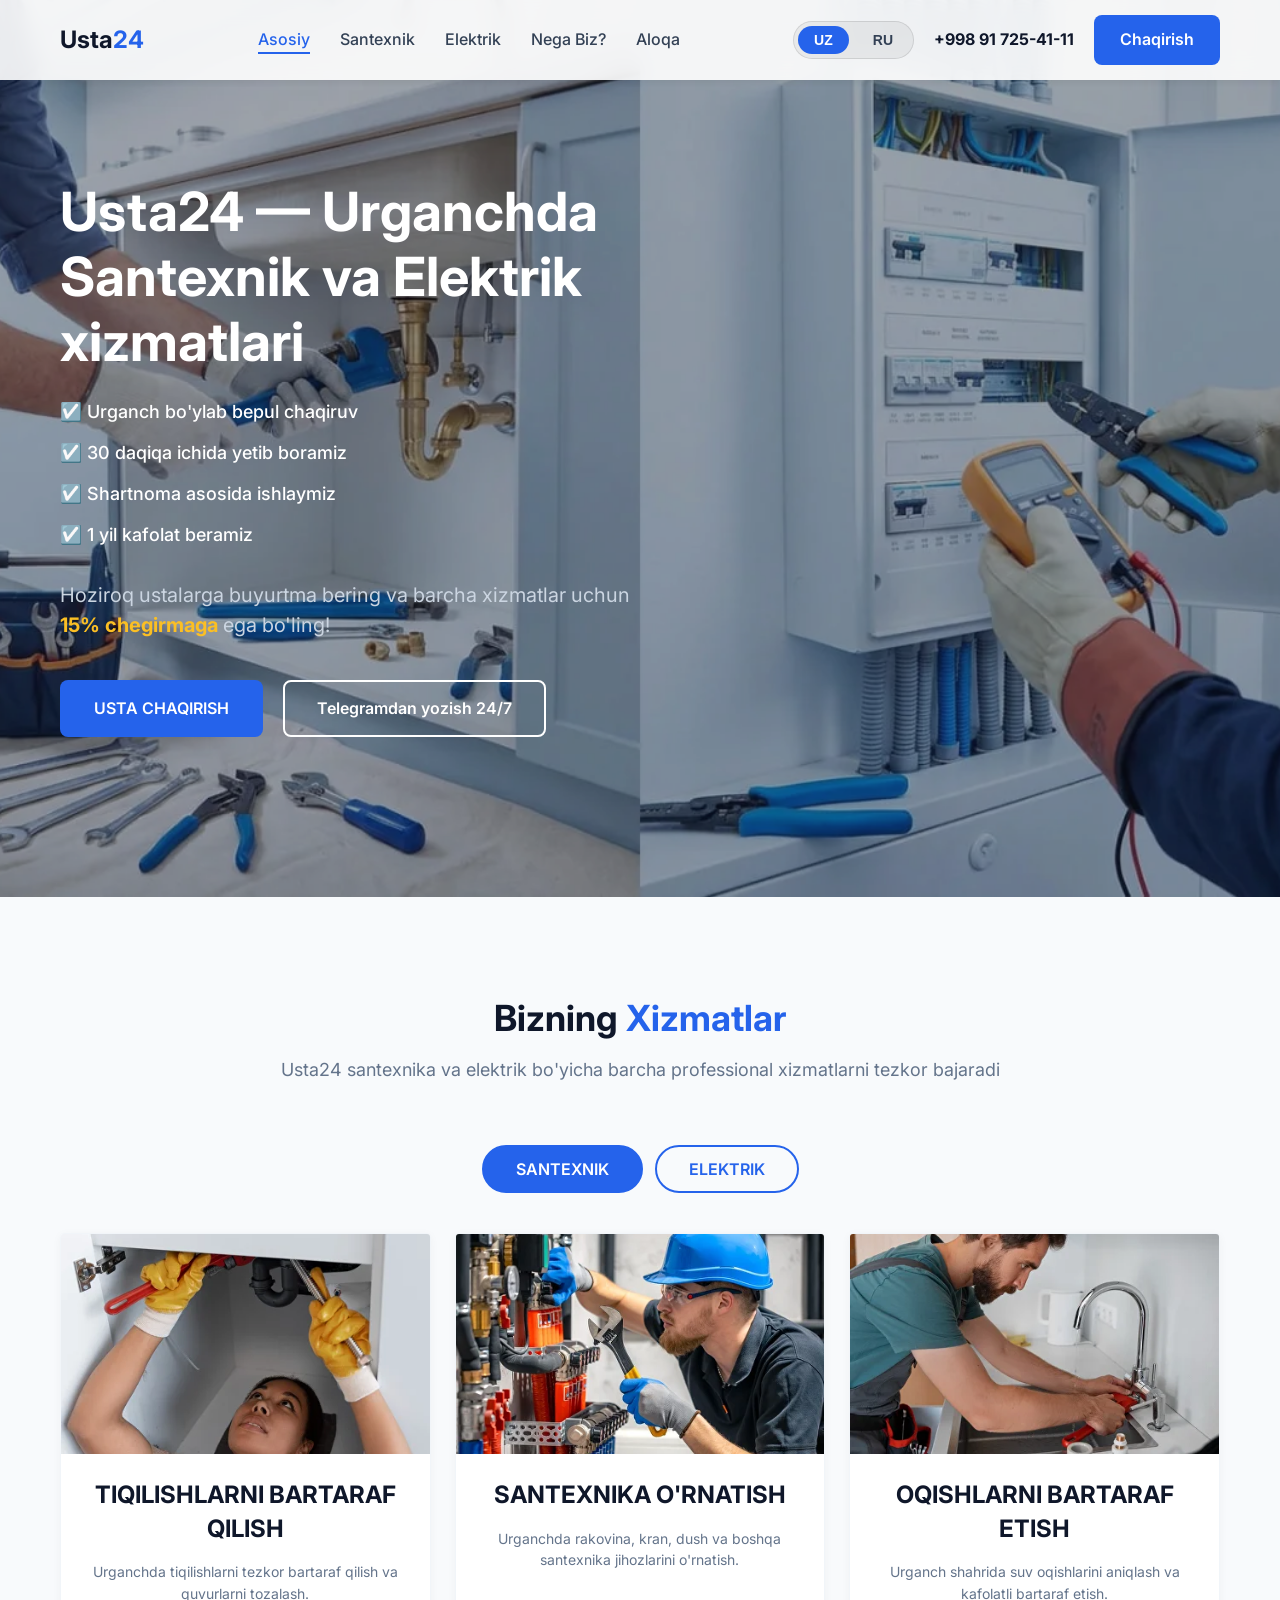
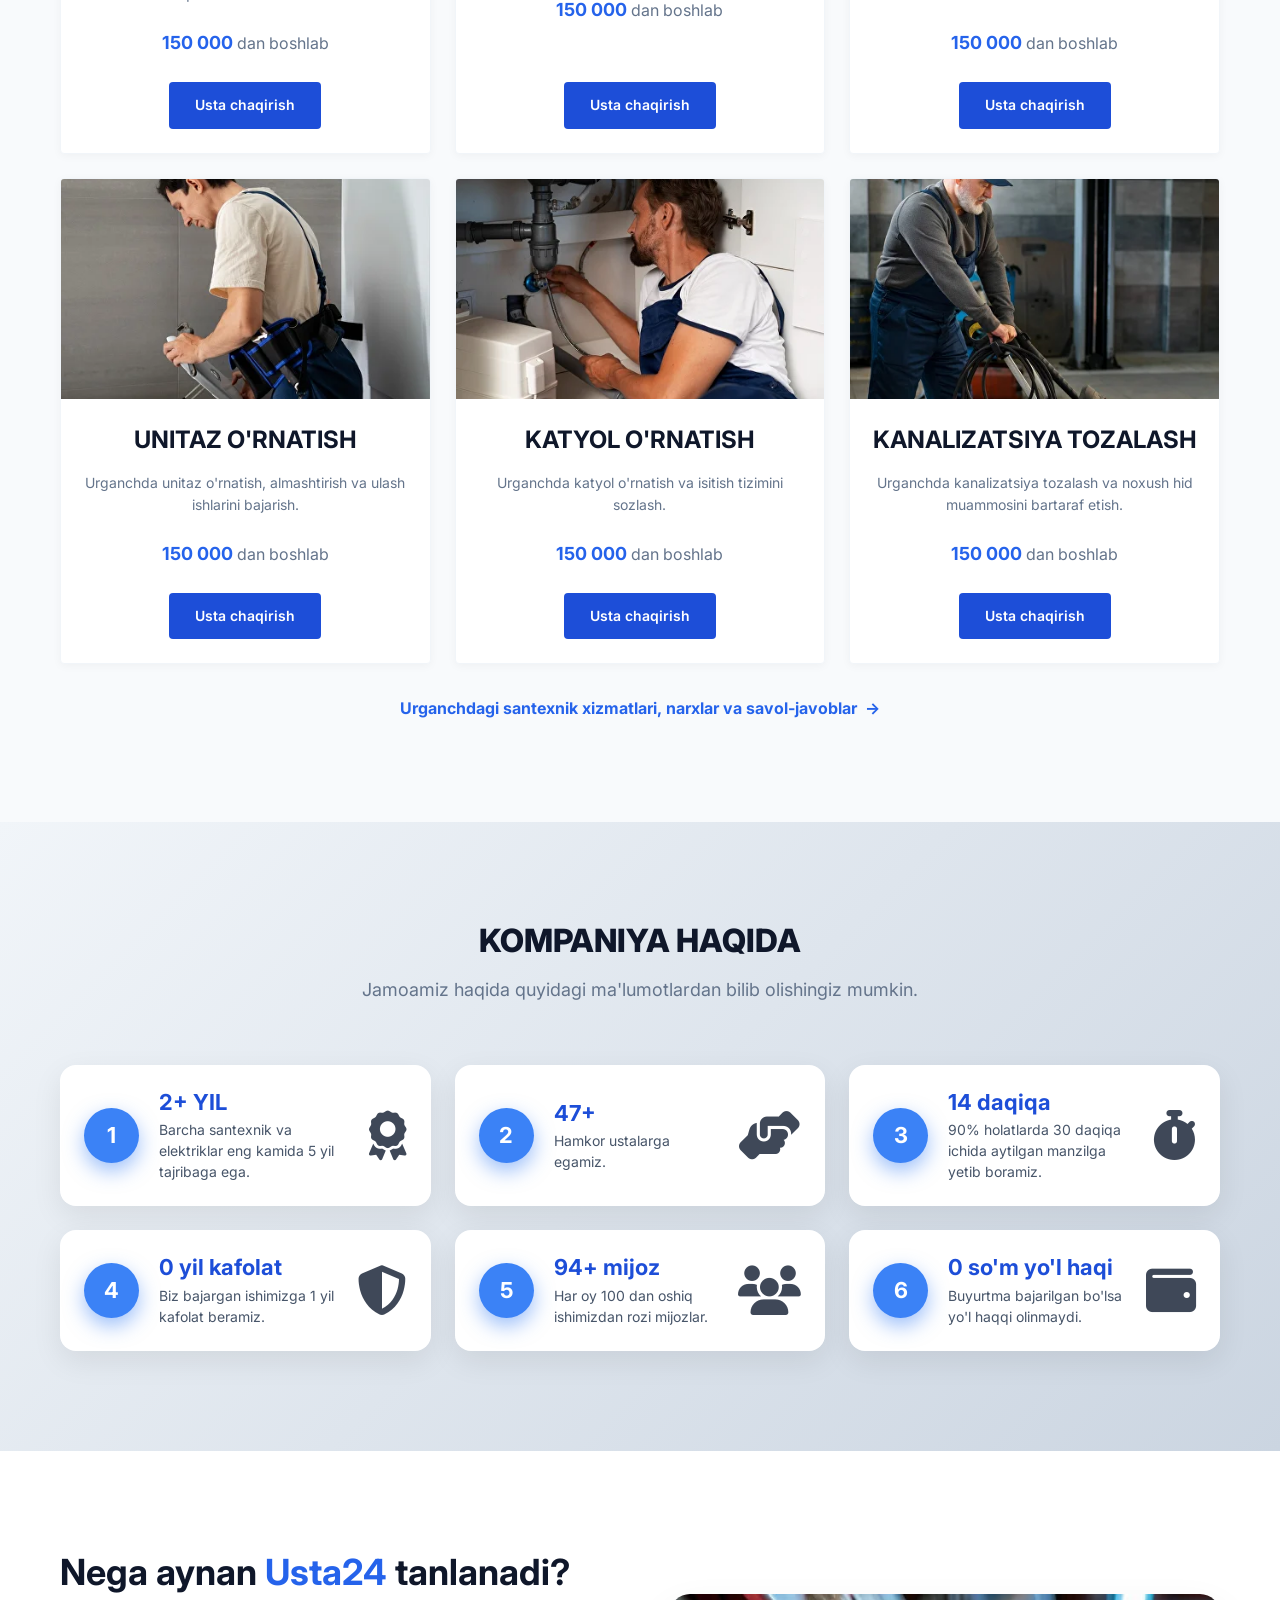
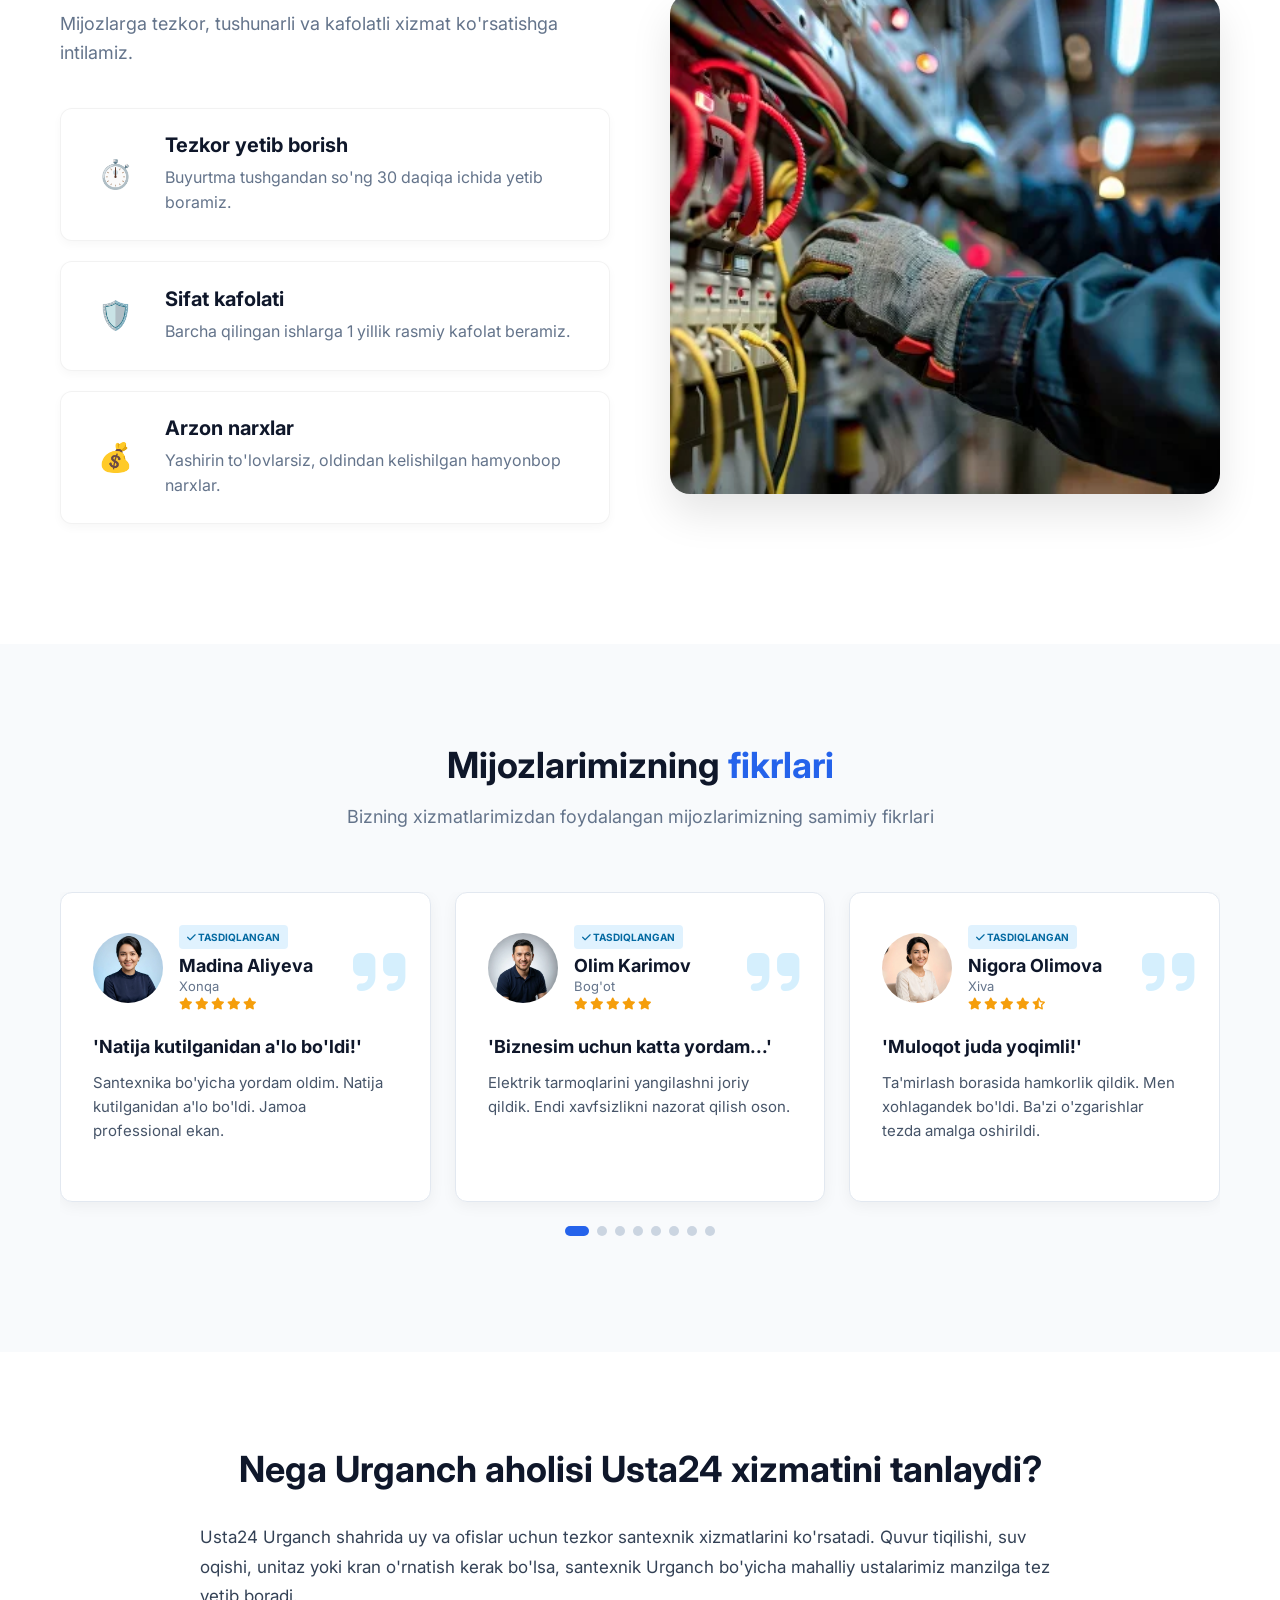
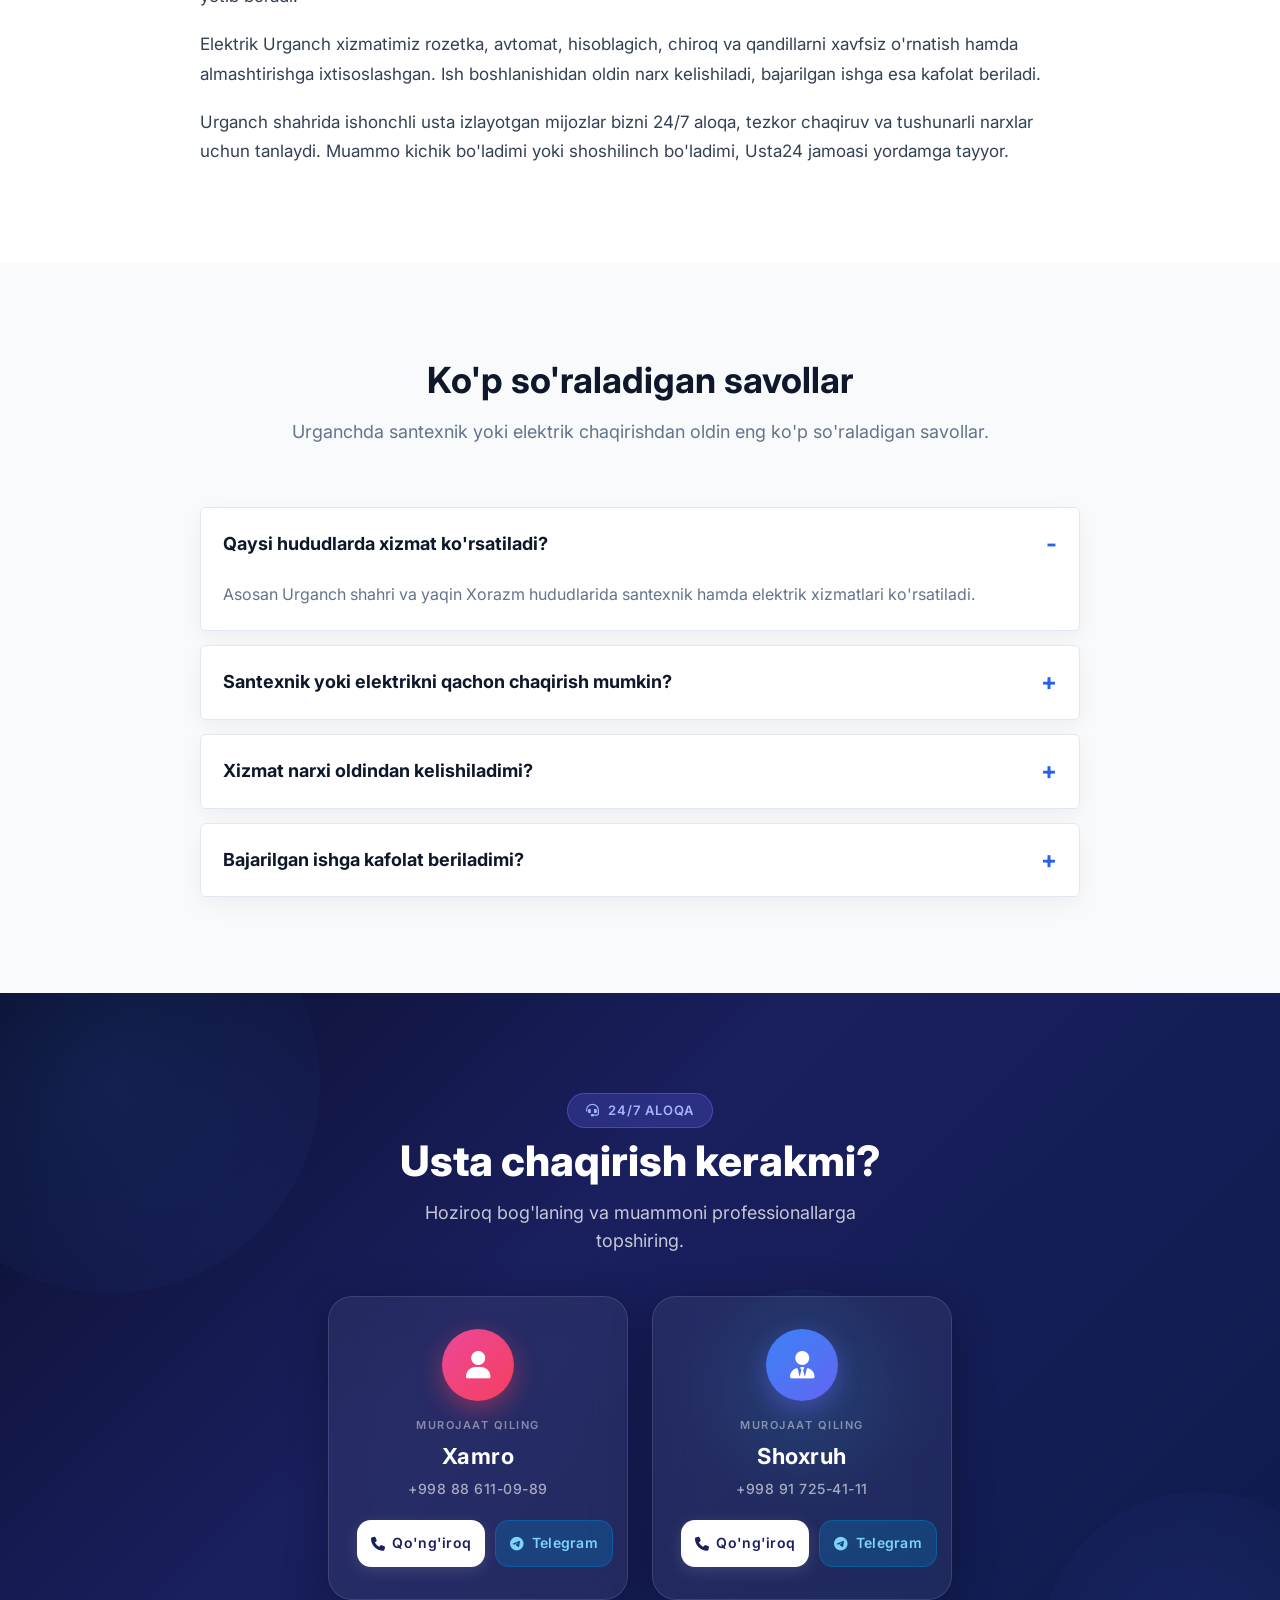
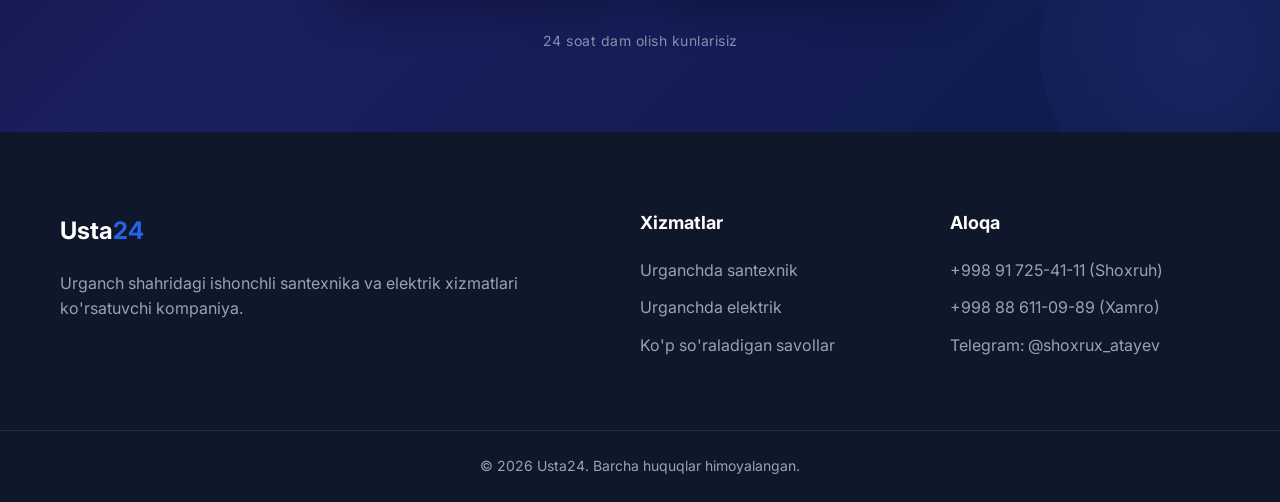
==== commit 3e4f2206: "feat: improve local SEO landing pages" ====
--- a/index.html
+++ b/index.html
@@ -4,10 +4,11 @@
 <head>
     <meta charset="UTF-8">
     <meta name="viewport" content="width=device-width, initial-scale=1.0">
-    <title>Usta24 — Santexnik va Elektrik Urganch | Tezkor chaqiruv 24/7</title>
+    <title>Urganchda Santexnik va Elektrik 24/7 — Usta24</title>
     <meta name="description"
-        content="Usta24 — Urganchda santexnik va elektrik xizmatlari. 30 daqiqada yetib boramiz, narx oldindan kelishiladi, ishga kafolat beriladi.">
+        content="Urganchda santexnik yoki elektrik kerakmi? Usta24 bilan 24/7 bog'laning. Narx ish boshlanishidan oldin kelishiladi, bajarilgan ishga kafolat beriladi.">
     <meta name="robots" content="index, follow, max-image-preview:large">
+    <meta name="format-detection" content="telephone=yes">
     <!-- Preconnect for faster resource loading -->
     <link rel="preconnect" href="https://fonts.googleapis.com">
     <link rel="preconnect" href="https://fonts.gstatic.com" crossorigin>
@@ -23,160 +24,180 @@
 
     <link rel="icon" type="image/svg+xml" href="images/favicon.svg">
     <meta name="theme-color" content="#2563eb">
-    <meta property="og:title" content="Usta24 — Santexnik va Elektrik Urganch">
+    <meta property="og:title" content="Urganchda Santexnik va Elektrik 24/7 — Usta24">
     <meta property="og:description"
         content="Usta24 — Urganchda 24/7 santexnik va elektrik chaqirish. Tez yetib borish, kelishilgan narx va kafolatli ish.">
-    <meta property="og:image" content="https://usta24uz.netlify.app/images/cover.webp">
+    <meta property="og:image" content="https://usta24uz.netlify.app/images/og-cover-v2.jpg">
+    <meta property="og:image:secure_url" content="https://usta24uz.netlify.app/images/og-cover-v2.jpg">
+    <meta property="og:image:type" content="image/jpeg">
     <meta property="og:image:width" content="1200">
     <meta property="og:image:height" content="630">
     <meta property="og:image:alt" content="Usta24 - Urganchda santexnik va elektrik xizmatlari">
-    <meta property="og:url" content="https://usta24uz.netlify.app">
+    <meta property="og:url" content="https://usta24uz.netlify.app/">
     <meta property="og:type" content="website">
     <meta property="og:site_name" content="Usta24">
     <meta property="og:locale" content="uz_UZ">
     <meta name="twitter:card" content="summary_large_image">
-    <meta name="twitter:title" content="Usta24 — Santexnik va Elektrik Urganch">
+    <meta name="twitter:title" content="Urganchda Santexnik va Elektrik 24/7 — Usta24">
     <meta name="twitter:description"
         content="Urganchda Usta24 santexnik va elektrik xizmatlari: 24/7 aloqa, tezkor chaqiruv va kafolatli ish.">
-    <meta name="twitter:image" content="https://usta24uz.netlify.app/images/cover.webp">
-    <link rel="canonical" href="https://usta24uz.netlify.app">
+    <meta name="twitter:image" content="https://usta24uz.netlify.app/images/og-cover-v2.jpg">
+    <meta name="twitter:image:alt" content="Usta24 — Urganchda santexnik va elektrik xizmatlari">
+    <link rel="canonical" href="https://usta24uz.netlify.app/">
+    <link rel="alternate" hreflang="uz" href="https://usta24uz.netlify.app/">
+    <link rel="alternate" hreflang="x-default" href="https://usta24uz.netlify.app/">
     <script type="application/ld+json">
-        [
         {
             "@context": "https://schema.org",
-            "@type": "HomeAndConstructionBusiness",
-            "@id": "https://usta24uz.netlify.app/#business",
-            "name": "Usta24",
-            "alternateName": ["Usta 24 uz", "Usta24uz", "Usta24.uz", "Usta 24"],
-            "description": "Usta24 Urganch shahrida santexnik va elektrik xizmatlarini 24/7 chaqiruv orqali ko'rsatadi. Narx oldindan kelishiladi va bajarilgan ishga kafolat beriladi.",
-            "url": "https://usta24uz.netlify.app",
-            "image": "https://usta24uz.netlify.app/images/cover.webp",
-            "telephone": ["+998917254111", "+998886110989"],
-            "address": {
-                "@type": "PostalAddress",
-                "addressLocality": "Urganch",
-                "addressRegion": "Xorazm",
-                "addressCountry": "UZ"
-            },
-            "areaServed": [
+            "@graph": [
                 {
-                "@type": "City",
-                "name": "Urganch"
+                    "@type": "WebSite",
+                    "@id": "https://usta24uz.netlify.app/#website",
+                    "url": "https://usta24uz.netlify.app/",
+                    "name": "Usta24",
+                    "alternateName": ["Usta 24", "Usta24uz"],
+                    "inLanguage": ["uz", "ru"]
                 },
                 {
-                "@type": "AdministrativeArea",
-                "name": "Xorazm viloyati"
-                }
-            ],
-            "openingHoursSpecification": {
-                "@type": "OpeningHoursSpecification",
-                "dayOfWeek": [
-                    "Monday",
-                    "Tuesday",
-                    "Wednesday",
-                    "Thursday",
-                    "Friday",
-                    "Saturday",
-                    "Sunday"
-                ],
-                "opens": "00:00",
-                "closes": "23:59"
-            },
-            "priceRange": "100000-150000 UZS dan boshlab",
-            "contactPoint": [
-                {
-                    "@type": "ContactPoint",
-                    "telephone": "+998917254111",
-                    "contactType": "customer service",
-                    "areaServed": "UZ",
-                    "availableLanguage": ["uz", "ru"]
+                    "@type": "WebPage",
+                    "@id": "https://usta24uz.netlify.app/#webpage",
+                    "url": "https://usta24uz.netlify.app/",
+                    "name": "Urganchda santexnik va elektrik 24/7 — Usta24",
+                    "description": "Urganchda santexnik va elektrik xizmatlari: 24/7 aloqa, oldindan kelishilgan narx va bajarilgan ishga kafolat.",
+                    "isPartOf": {"@id": "https://usta24uz.netlify.app/#website"},
+                    "about": {"@id": "https://usta24uz.netlify.app/#business"},
+                    "primaryImageOfPage": {"@id": "https://usta24uz.netlify.app/#primaryimage"},
+                    "inLanguage": "uz"
                 },
                 {
-                    "@type": "ContactPoint",
-                    "telephone": "+998886110989",
-                    "contactType": "customer service",
-                    "areaServed": "UZ",
-                    "availableLanguage": ["uz", "ru"]
-                }
-            ],
-            "hasOfferCatalog": {
-                "@type": "OfferCatalog",
-                "name": "Usta24 xizmatlari",
-                "itemListElement": [
-                    {
-                        "@type": "Offer",
-                        "itemOffered": {
-                            "@type": "Service",
-                            "name": "Santexnik Urganch",
-                            "areaServed": "Urganch"
-                        }
-                    },
-                    {
-                        "@type": "Offer",
-                        "itemOffered": {
-                            "@type": "Service",
-                            "name": "Elektrik Urganch",
-                            "areaServed": "Urganch"
-                        }
-                    }
-                ]
-            },
-            "sameAs": [
-                "https://t.me/shoxrux_atayev"
-            ]
-        },
-        {
-            "@context": "https://schema.org",
-            "@type": "FAQPage",
-            "@id": "https://usta24uz.netlify.app/#faq",
-            "mainEntity": [
-                {
-                    "@type": "Question",
-                    "name": "Qaysi hududlarda xizmat ko'rsatiladi?",
-                    "acceptedAnswer": {
-                        "@type": "Answer",
-                        "text": "Asosan Urganch shahri va yaqin Xorazm hududlarida santexnik hamda elektrik xizmatlari ko'rsatiladi."
-                    }
+                    "@type": "ImageObject",
+                    "@id": "https://usta24uz.netlify.app/#primaryimage",
+                    "url": "https://usta24uz.netlify.app/images/og-cover-v2.jpg",
+                    "contentUrl": "https://usta24uz.netlify.app/images/og-cover-v2.jpg",
+                    "width": 1200,
+                    "height": 630,
+                    "caption": "Usta24 — Urganchda santexnik va elektrik xizmatlari"
                 },
                 {
-                    "@type": "Question",
-                    "name": "Santexnik yoki elektrikni qachon chaqirish mumkin?",
-                    "acceptedAnswer": {
-                        "@type": "Answer",
-                        "text": "24/7 bog'lanish mumkin. Shoshilinch holatlarda ustalar odatda 30 daqiqa ichida manzilga yetib borishga harakat qiladi."
-                    }
+                    "@type": ["HomeAndConstructionBusiness", "Plumber", "Electrician"],
+                    "@id": "https://usta24uz.netlify.app/#business",
+                    "name": "Usta24",
+                    "alternateName": ["Usta 24", "Usta24uz"],
+                    "description": "Usta24 Urganch shahrida santexnik va elektrik xizmatlarini 24/7 chaqiruv orqali ko'rsatadi. Narx ish boshlanishidan oldin kelishiladi va bajarilgan ishga kafolat beriladi.",
+                    "url": "https://usta24uz.netlify.app/",
+                    "image": {"@id": "https://usta24uz.netlify.app/#primaryimage"},
+                    "telephone": ["+998917254111", "+998886110989"],
+                    "priceRange": "100 000–150 000 UZS dan",
+                    "address": {
+                        "@type": "PostalAddress",
+                        "addressLocality": "Urganch",
+                        "addressRegion": "Xorazm viloyati",
+                        "addressCountry": "UZ"
+                    },
+                    "areaServed": [
+                        {"@type": "City", "name": "Urganch"},
+                        {"@type": "AdministrativeArea", "name": "Xorazm viloyati"}
+                    ],
+                    "openingHoursSpecification": {
+                        "@type": "OpeningHoursSpecification",
+                        "dayOfWeek": ["Monday", "Tuesday", "Wednesday", "Thursday", "Friday", "Saturday", "Sunday"],
+                        "opens": "00:00",
+                        "closes": "23:59"
+                    },
+                    "contactPoint": [
+                        {
+                            "@type": "ContactPoint",
+                            "telephone": "+998917254111",
+                            "contactType": "customer service",
+                            "areaServed": "UZ",
+                            "availableLanguage": ["uz", "ru"]
+                        },
+                        {
+                            "@type": "ContactPoint",
+                            "telephone": "+998886110989",
+                            "contactType": "customer service",
+                            "areaServed": "UZ",
+                            "availableLanguage": ["uz", "ru"]
+                        }
+                    ],
+                    "hasOfferCatalog": {
+                        "@type": "OfferCatalog",
+                        "name": "Usta24 xizmatlari",
+                        "itemListElement": [
+                            {
+                                "@type": "Offer",
+                                "url": "https://usta24uz.netlify.app/santexnik-urganch/",
+                                "itemOffered": {
+                                    "@type": "Service",
+                                    "name": "Urganchda santexnik xizmati",
+                                    "areaServed": {"@type": "City", "name": "Urganch"}
+                                }
+                            },
+                            {
+                                "@type": "Offer",
+                                "url": "https://usta24uz.netlify.app/elektrik-urganch/",
+                                "itemOffered": {
+                                    "@type": "Service",
+                                    "name": "Urganchda elektrik xizmati",
+                                    "areaServed": {"@type": "City", "name": "Urganch"}
+                                }
+                            }
+                        ]
+                    },
+                    "sameAs": ["https://t.me/shoxrux_atayev"]
                 },
                 {
-                    "@type": "Question",
-                    "name": "Xizmat narxi oldindan kelishiladimi?",
-                    "acceptedAnswer": {
-                        "@type": "Answer",
-                        "text": "Ha, ustalar ish boshlanishidan oldin muammo va ish hajmini ko'rib, narxni mijoz bilan kelishadi."
-                    }
-                },
-                {
-                    "@type": "Question",
-                    "name": "Bajarilgan ishga kafolat beriladimi?",
-                    "acceptedAnswer": {
-                        "@type": "Answer",
-                        "text": "Ha, bajarilgan santexnika va elektrik ishlariga kafolat beriladi."
-                    }
+                    "@type": "FAQPage",
+                    "@id": "https://usta24uz.netlify.app/#faq-schema",
+                    "mainEntity": [
+                        {
+                            "@type": "Question",
+                            "name": "Qaysi hududlarda xizmat ko'rsatiladi?",
+                            "acceptedAnswer": {
+                                "@type": "Answer",
+                                "text": "Asosan Urganch shahri va yaqin Xorazm hududlarida santexnik hamda elektrik xizmatlari ko'rsatiladi."
+                            }
+                        },
+                        {
+                            "@type": "Question",
+                            "name": "Santexnik yoki elektrikni qachon chaqirish mumkin?",
+                            "acceptedAnswer": {
+                                "@type": "Answer",
+                                "text": "24/7 bog'lanish mumkin. Shoshilinch holatlarda ustalar odatda 30 daqiqa ichida manzilga yetib borishga harakat qiladi."
+                            }
+                        },
+                        {
+                            "@type": "Question",
+                            "name": "Xizmat narxi oldindan kelishiladimi?",
+                            "acceptedAnswer": {
+                                "@type": "Answer",
+                                "text": "Ha, ustalar ish boshlanishidan oldin muammo va ish hajmini ko'rib, narxni mijoz bilan kelishadi."
+                            }
+                        },
+                        {
+                            "@type": "Question",
+                            "name": "Bajarilgan ishga kafolat beriladimi?",
+                            "acceptedAnswer": {
+                                "@type": "Answer",
+                                "text": "Ha, bajarilgan santexnika va elektrik ishlariga kafolat beriladi."
+                            }
+                        }
+                    ]
                 }
             ]
         }
-        ]
     </script>
 </head>
 
 <body>
     <header class="header">
         <div class="container">
-            <nav class="navbar">
-                <a href="#" class="logo">Usta<span>24</span></a>
+            <nav class="navbar" aria-label="Asosiy navigatsiya">
+                <a href="/" class="logo" aria-label="Usta24 bosh sahifa">Usta<span>24</span></a>
                 <div class="nav-links-container" id="mobile-menu">
                     <div class="mobile-menu-panel">
                         <div class="mobile-menu-header mobile-only">
-                            <a href="#" class="logo">Usta<span>24</span></a>
+                            <a href="/" class="logo" aria-label="Usta24 bosh sahifa">Usta<span>24</span></a>
                             <button type="button" class="mobile-close" aria-label="Menyuni yopish">
                                 <i class="fa-solid fa-xmark" aria-hidden="true"></i>
                             </button>
@@ -189,9 +210,15 @@
                                 </a>
                             </li>
                             <li>
-                                <a href="#services">
+                                <a href="/santexnik-urganch/">
                                     <i class="fa-solid fa-screwdriver-wrench nav-link-icon" aria-hidden="true"></i>
-                                    <span data-i18n="nav-services">Xizmatlar</span>
+                                    <span data-i18n="nav-plumber">Santexnik</span>
+                                </a>
+                            </li>
+                            <li>
+                                <a href="/elektrik-urganch/">
+                                    <i class="fa-solid fa-bolt nav-link-icon" aria-hidden="true"></i>
+                                    <span data-i18n="nav-electrician">Elektrik</span>
                                 </a>
                             </li>
                             <li>
@@ -299,7 +326,7 @@
                 <!-- Santexnika -->
                 <div class="tab-content active" id="santexnika" role="tabpanel" aria-labelledby="tab-santexnika"
                     aria-hidden="false">
-                    <div class="services-grid">
+                        <div class="services-grid">
                         <div class="service-card" data-aos="fade-up" data-aos-delay="100">
                             <img loading="lazy" decoding="async" src="images/santex_1.webp" width="432" height="360"
                                 alt="Santexnik Urganch - tiqilishni tozalash" class="service-img">
@@ -372,13 +399,16 @@
                                     class="btn btn-primary service-btn" data-i18n="hero-btn1">Usta chaqirish</a>
                             </div>
                         </div>
+                        <p class="service-detail-link">
+                            <a href="/santexnik-urganch/">Urganchdagi santexnik xizmatlari, narxlar va savol-javoblar <span aria-hidden="true">→</span></a>
+                        </p>
                     </div>
                 </div>
 
                 <!-- Elektrik -->
                 <div class="tab-content" id="elektrik" role="tabpanel" aria-labelledby="tab-elektrik"
                     aria-hidden="true">
-                    <div class="services-grid">
+                        <div class="services-grid">
                         <div class="service-card" data-aos="fade-up" data-aos-delay="100">
                             <img loading="lazy" decoding="async" src="images/elector_1.webp" width="1280" height="698"
                                 alt="Elektrik Urganch - rozetka almashtirish" class="service-img">
@@ -451,6 +481,9 @@
                                     class="btn btn-primary service-btn" data-i18n="hero-btn1">Usta chaqirish</a>
                             </div>
                         </div>
+                        <p class="service-detail-link">
+                            <a href="/elektrik-urganch/">Urganchdagi elektrik xizmatlari, narxlar va savol-javoblar <span aria-hidden="true">→</span></a>
+                        </p>
                     </div>
                 </div>
             </div>
@@ -924,8 +957,17 @@
     <footer class="footer">
         <div class="container footer-container">
             <div class="footer-col">
-                <a href="#" class="logo">Usta<span>24</span></a>
+                <a href="/" class="logo" aria-label="Usta24 bosh sahifa">Usta<span>24</span></a>
                 <p data-i18n="ft-desc">Urganch shahridagi ishonchli santexnika va elektrik xizmatlari ko'rsatuvchi kompaniya.</p>
+            </div>
+
+            <div class="footer-col">
+                <h3>Xizmatlar</h3>
+                <ul>
+                    <li><a href="/santexnik-urganch/">Urganchda santexnik</a></li>
+                    <li><a href="/elektrik-urganch/">Urganchda elektrik</a></li>
+                    <li><a href="/#faq">Ko'p so'raladigan savollar</a></li>
+                </ul>
             </div>
 
             <div class="footer-col">
--- a/style.css
+++ b/style.css
@@ -1233,6 +1233,505 @@
     color: var(--text-main);
     font-size: 17px;
     line-height: 1.75;
+}
+
+/* Search-focused service landing pages */
+.service-detail-link {
+    grid-column: 1 / -1;
+    margin-top: 8px;
+    text-align: center;
+}
+
+.service-detail-link a {
+    display: inline-flex;
+    align-items: center;
+    gap: 8px;
+    color: var(--primary);
+    font-weight: 700;
+    text-decoration: none;
+}
+
+.service-detail-link a:hover {
+    color: var(--primary-dark);
+    text-decoration: underline;
+    text-underline-offset: 4px;
+}
+
+.seo-detail-page {
+    background: #fff;
+}
+
+.detail-header {
+    position: sticky;
+    top: 0;
+    z-index: 1000;
+    background: rgba(255, 255, 255, 0.96);
+    border-bottom: 1px solid #e2e8f0;
+    backdrop-filter: blur(12px);
+}
+
+.detail-navbar {
+    min-height: 76px;
+    display: flex;
+    align-items: center;
+    justify-content: space-between;
+    gap: 28px;
+}
+
+.detail-nav {
+    display: flex;
+    align-items: center;
+    gap: 26px;
+}
+
+.detail-nav a {
+    color: var(--text-main);
+    font-weight: 600;
+    text-decoration: none;
+}
+
+.detail-nav a:hover,
+.detail-nav a[aria-current="page"] {
+    color: var(--primary);
+}
+
+.service-landing-hero {
+    position: relative;
+    overflow: hidden;
+    padding: 72px 0 84px;
+    background:
+        radial-gradient(circle at 12% 20%, rgba(37, 99, 235, 0.14), transparent 34%),
+        linear-gradient(135deg, #eff6ff 0%, #ffffff 54%, #f8fafc 100%);
+}
+
+.service-landing-hero-electric {
+    background:
+        radial-gradient(circle at 12% 20%, rgba(245, 158, 11, 0.18), transparent 34%),
+        linear-gradient(135deg, #fffbeb 0%, #ffffff 54%, #eff6ff 100%);
+}
+
+.service-hero-grid {
+    display: grid;
+    grid-template-columns: minmax(0, 1.08fr) minmax(360px, 0.92fr);
+    align-items: center;
+    gap: clamp(42px, 7vw, 86px);
+}
+
+.breadcrumbs {
+    display: flex;
+    align-items: center;
+    flex-wrap: wrap;
+    gap: 9px;
+    margin-bottom: 28px;
+    color: var(--text-light);
+    font-size: 14px;
+}
+
+.breadcrumbs a {
+    color: var(--primary);
+    text-decoration: none;
+}
+
+.breadcrumbs a:hover {
+    text-decoration: underline;
+}
+
+.service-eyebrow {
+    margin-bottom: 12px;
+    color: var(--primary);
+    font-size: 13px;
+    font-weight: 800;
+    letter-spacing: 0.11em;
+    text-transform: uppercase;
+}
+
+.service-hero-copy h1 {
+    max-width: 760px;
+    margin-bottom: 22px;
+    font-size: clamp(38px, 5vw, 62px);
+    letter-spacing: -0.045em;
+}
+
+.service-hero-lead {
+    max-width: 700px;
+    margin-bottom: 24px;
+    color: #475569;
+    font-size: clamp(17px, 2vw, 20px);
+}
+
+.service-proof-list {
+    display: grid;
+    gap: 10px;
+    margin-bottom: 28px;
+    list-style: none;
+}
+
+.service-proof-list li {
+    position: relative;
+    padding-left: 30px;
+    color: #1e293b;
+    font-weight: 600;
+}
+
+.service-proof-list li::before {
+    content: "✓";
+    position: absolute;
+    left: 0;
+    top: 0;
+    width: 21px;
+    height: 21px;
+    display: grid;
+    place-items: center;
+    border-radius: 50%;
+    background: #dcfce7;
+    color: #15803d;
+    font-size: 13px;
+    font-weight: 800;
+}
+
+.service-hero-actions {
+    display: flex;
+    flex-wrap: wrap;
+    gap: 12px;
+    margin-bottom: 17px;
+}
+
+.seo-detail-page .service-hero-actions .btn-outline,
+.seo-detail-page .detail-cta-actions .btn-outline {
+    color: var(--primary);
+    border-color: var(--primary);
+    background: #fff;
+}
+
+.seo-detail-page .service-hero-actions .btn-outline:hover,
+.seo-detail-page .detail-cta-actions .btn-outline:hover {
+    color: #fff;
+    background: var(--primary);
+}
+
+.service-note {
+    max-width: 660px;
+    color: var(--text-light);
+    font-size: 14px;
+}
+
+.service-hero-visual {
+    position: relative;
+    margin: 0;
+    padding: 14px;
+    border: 1px solid rgba(148, 163, 184, 0.25);
+    border-radius: 28px;
+    background: rgba(255, 255, 255, 0.78);
+    box-shadow: 0 28px 70px rgba(15, 23, 42, 0.16);
+    transform: rotate(1.4deg);
+}
+
+.service-hero-visual::before {
+    content: "";
+    position: absolute;
+    inset: -14px 28px 20px -18px;
+    z-index: -1;
+    border-radius: 30px;
+    background: rgba(37, 99, 235, 0.12);
+}
+
+.service-hero-visual img {
+    width: 100%;
+    aspect-ratio: 4 / 3;
+    display: block;
+    object-fit: cover;
+    border-radius: 20px;
+}
+
+.service-hero-visual figcaption {
+    padding: 13px 8px 3px;
+    color: var(--text-light);
+    font-size: 13px;
+    text-align: center;
+}
+
+.detail-section {
+    padding: 90px 0;
+}
+
+.detail-section-muted {
+    background: var(--bg-light);
+}
+
+.detail-section-heading {
+    max-width: 760px;
+    margin: 0 auto 46px;
+    text-align: center;
+}
+
+.detail-section-heading h2,
+.detail-two-column h2,
+.detail-cta h2 {
+    margin-bottom: 17px;
+    font-size: clamp(30px, 4vw, 44px);
+    letter-spacing: -0.035em;
+}
+
+.detail-section-heading > p:last-child {
+    color: var(--text-light);
+    font-size: 17px;
+}
+
+.detail-service-grid {
+    display: grid;
+    grid-template-columns: repeat(3, minmax(0, 1fr));
+    gap: 24px;
+}
+
+.detail-service-card {
+    overflow: hidden;
+    border: 1px solid #e2e8f0;
+    border-radius: 18px;
+    background: #fff;
+    box-shadow: 0 12px 30px rgba(15, 23, 42, 0.06);
+}
+
+.detail-service-card img {
+    width: 100%;
+    aspect-ratio: 16 / 10;
+    display: block;
+    object-fit: cover;
+}
+
+.detail-service-card div {
+    padding: 22px;
+}
+
+.detail-service-card h3 {
+    margin-bottom: 9px;
+    font-size: 19px;
+}
+
+.detail-service-card p {
+    color: var(--text-light);
+    font-size: 15px;
+}
+
+.detail-two-column {
+    display: grid;
+    grid-template-columns: minmax(0, 1.1fr) minmax(320px, 0.9fr);
+    align-items: start;
+    gap: clamp(40px, 7vw, 90px);
+}
+
+.detail-two-column > div > p:not(.service-eyebrow) {
+    margin-top: 16px;
+    color: #475569;
+    font-size: 17px;
+}
+
+.detail-callout {
+    padding: 34px;
+    border: 1px solid #bfdbfe;
+    border-radius: 22px;
+    background: #eff6ff;
+}
+
+.detail-callout-electric {
+    border-color: #fde68a;
+    background: #fffbeb;
+}
+
+.detail-callout h3 {
+    margin-bottom: 18px;
+    font-size: 22px;
+}
+
+.detail-callout ul {
+    display: grid;
+    gap: 11px;
+    margin: 0 0 22px 20px;
+}
+
+.text-link {
+    color: var(--primary);
+    font-weight: 700;
+    text-decoration: none;
+}
+
+.text-link:hover {
+    text-decoration: underline;
+    text-underline-offset: 4px;
+}
+
+.process-grid {
+    display: grid;
+    grid-template-columns: repeat(4, minmax(0, 1fr));
+    gap: 22px;
+    list-style: none;
+    counter-reset: none;
+}
+
+.process-grid li {
+    padding: 28px 24px;
+    border: 1px solid #e2e8f0;
+    border-radius: 18px;
+    background: #fff;
+}
+
+.process-grid li > span {
+    width: 42px;
+    height: 42px;
+    display: grid;
+    place-items: center;
+    margin-bottom: 20px;
+    border-radius: 13px;
+    background: var(--primary);
+    color: #fff;
+    font-weight: 800;
+}
+
+.process-grid h3 {
+    margin-bottom: 9px;
+    font-size: 19px;
+}
+
+.process-grid p {
+    color: var(--text-light);
+    font-size: 15px;
+}
+
+.detail-narrow {
+    max-width: 900px;
+}
+
+.detail-cta {
+    padding: 76px 0;
+    background:
+        linear-gradient(120deg, rgba(37, 99, 235, 0.96), rgba(29, 78, 216, 0.94)),
+        url("images/header_image.webp") center / cover;
+}
+
+.detail-cta-electric {
+    background:
+        linear-gradient(120deg, rgba(15, 23, 42, 0.96), rgba(30, 64, 175, 0.92)),
+        url("images/header_image.webp") center / cover;
+}
+
+.detail-cta-inner {
+    display: flex;
+    align-items: center;
+    justify-content: space-between;
+    gap: 42px;
+}
+
+.detail-cta .service-eyebrow,
+.detail-cta h2,
+.detail-cta p {
+    color: #fff;
+}
+
+.detail-cta p:last-child {
+    max-width: 660px;
+    color: #dbeafe;
+    font-size: 17px;
+}
+
+.detail-cta-actions {
+    min-width: max-content;
+    display: flex;
+    flex-direction: column;
+    gap: 12px;
+}
+
+.detail-cta-actions .btn-primary {
+    background: #f59e0b;
+}
+
+.detail-cta-actions .btn-primary:hover {
+    background: #d97706;
+}
+
+.detail-footer {
+    padding-top: 64px;
+}
+
+@media (max-width: 960px) {
+    .detail-nav {
+        display: none;
+    }
+
+    .service-hero-grid,
+    .detail-two-column {
+        grid-template-columns: 1fr;
+    }
+
+    .service-hero-visual {
+        max-width: 680px;
+        transform: none;
+    }
+
+    .detail-service-grid {
+        grid-template-columns: repeat(2, minmax(0, 1fr));
+    }
+
+    .process-grid {
+        grid-template-columns: repeat(2, minmax(0, 1fr));
+    }
+}
+
+@media (max-width: 680px) {
+    .detail-navbar {
+        min-height: 68px;
+    }
+
+    .detail-header-cta {
+        padding: 9px 14px;
+        font-size: 14px;
+    }
+
+    .service-landing-hero {
+        padding: 42px 0 60px;
+    }
+
+    .service-hero-copy h1 {
+        font-size: 38px;
+    }
+
+    .service-hero-actions,
+    .service-hero-actions .btn,
+    .detail-cta-actions,
+    .detail-cta-actions .btn {
+        width: 100%;
+        text-align: center;
+    }
+
+    .service-hero-visual {
+        padding: 10px;
+        border-radius: 20px;
+    }
+
+    .detail-section {
+        padding: 64px 0;
+    }
+
+    .detail-section-heading {
+        margin-bottom: 32px;
+        text-align: left;
+    }
+
+    .detail-service-grid,
+    .process-grid {
+        grid-template-columns: 1fr;
+    }
+
+    .detail-callout {
+        padding: 26px;
+    }
+
+    .detail-cta {
+        padding: 60px 0;
+    }
+
+    .detail-cta-inner {
+        flex-direction: column;
+        align-items: stretch;
+    }
 }
 
 .faq {
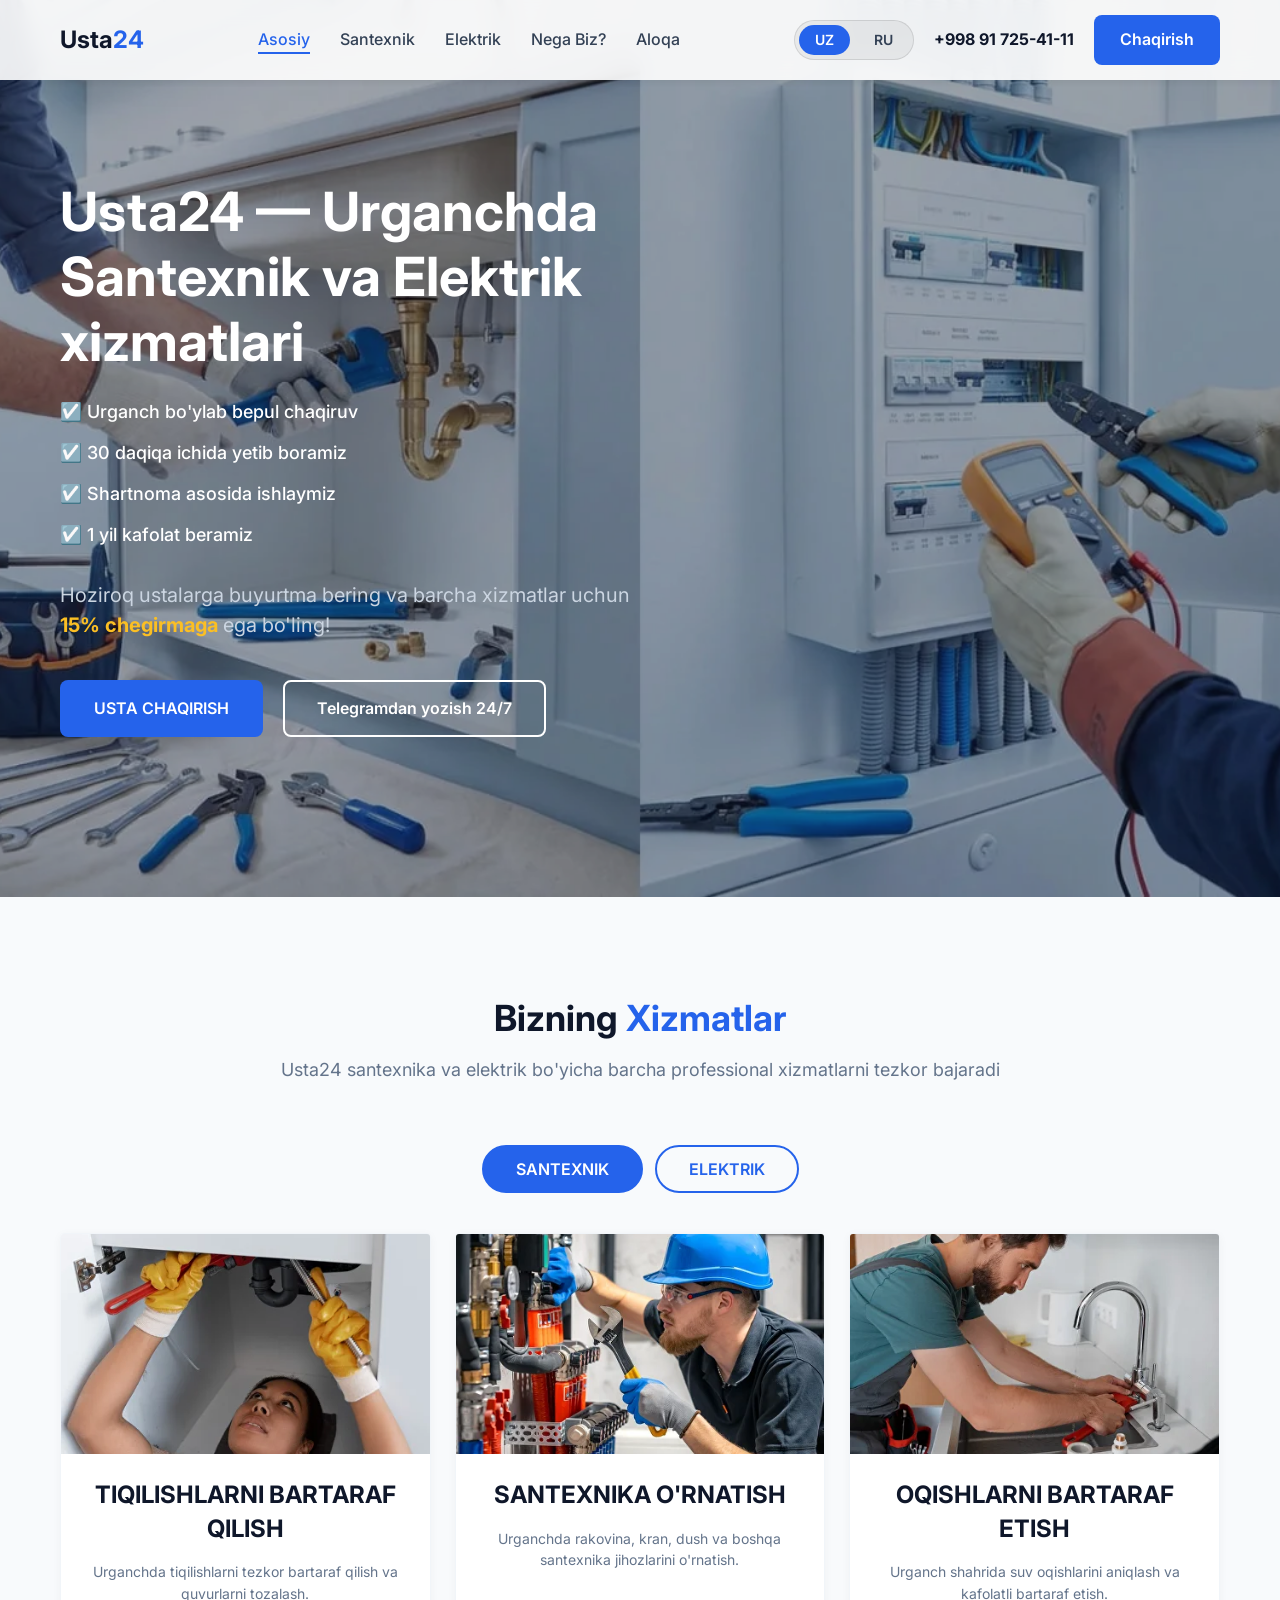
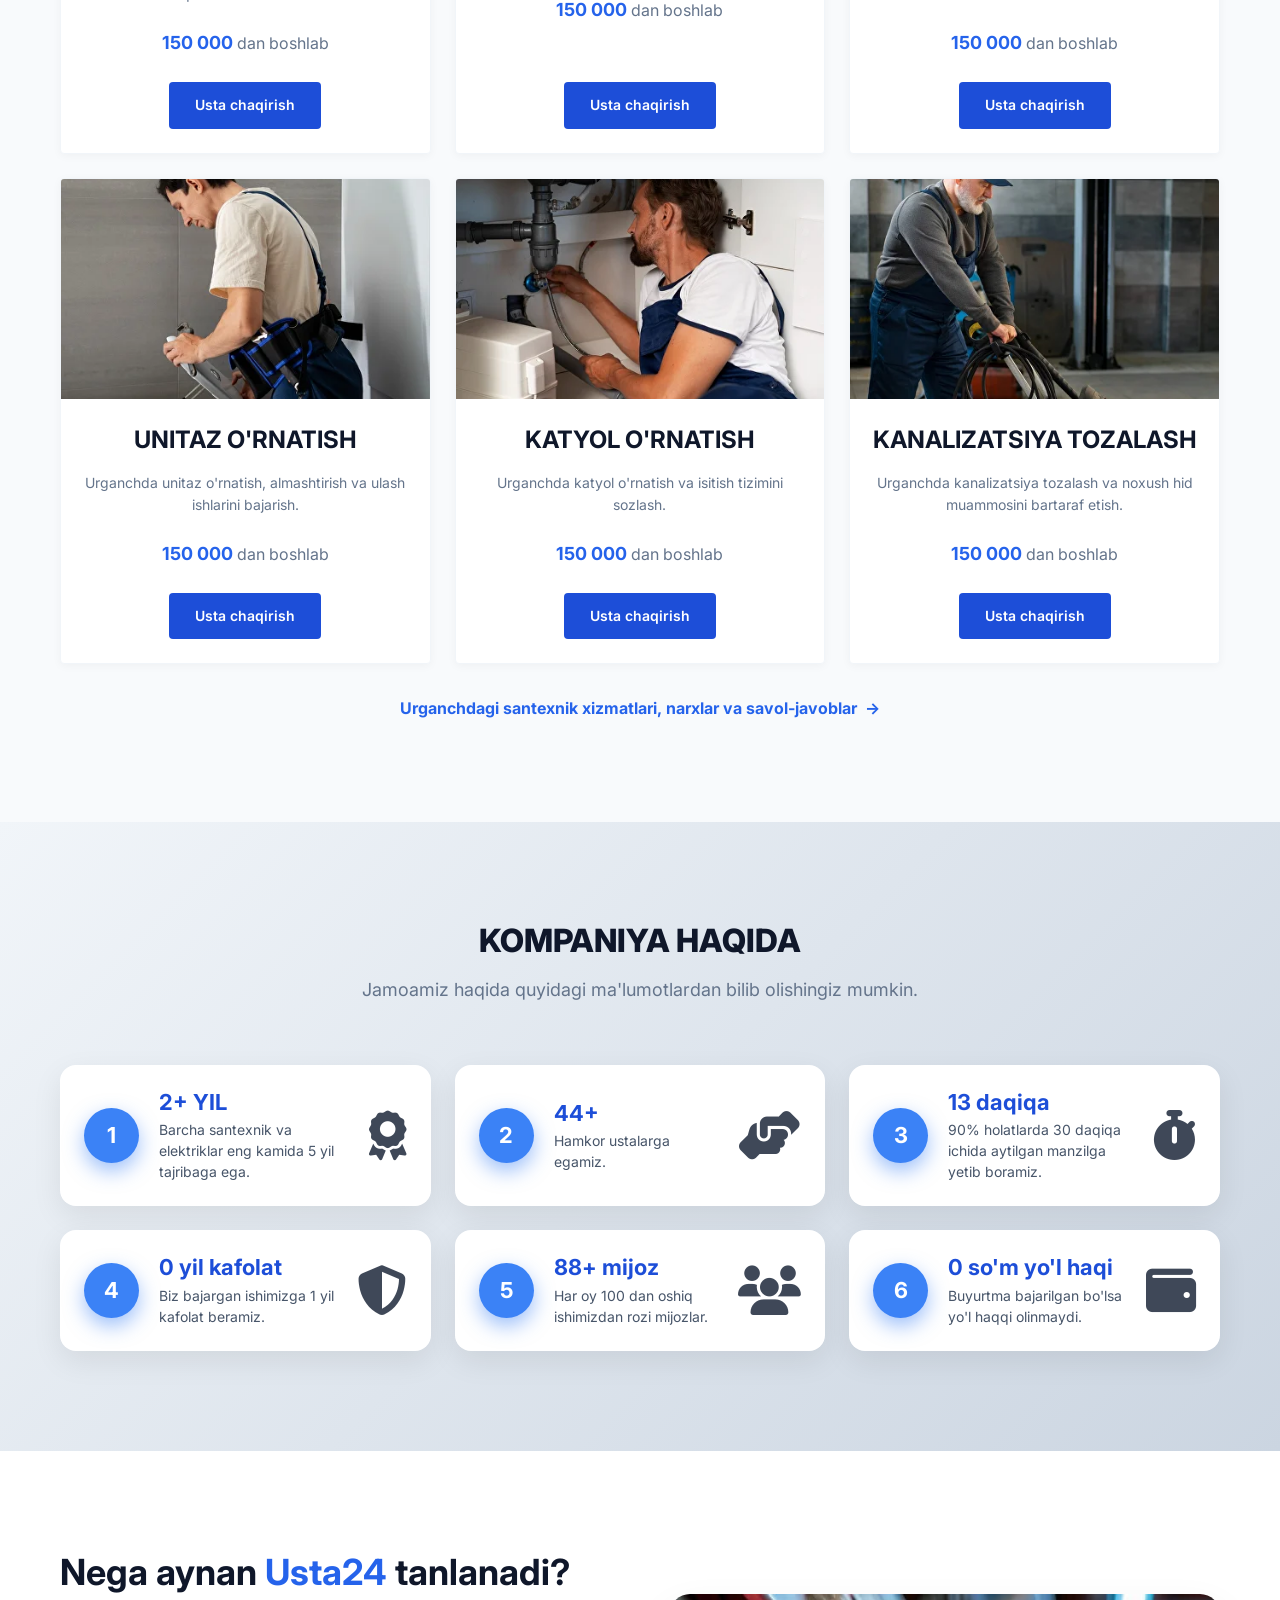
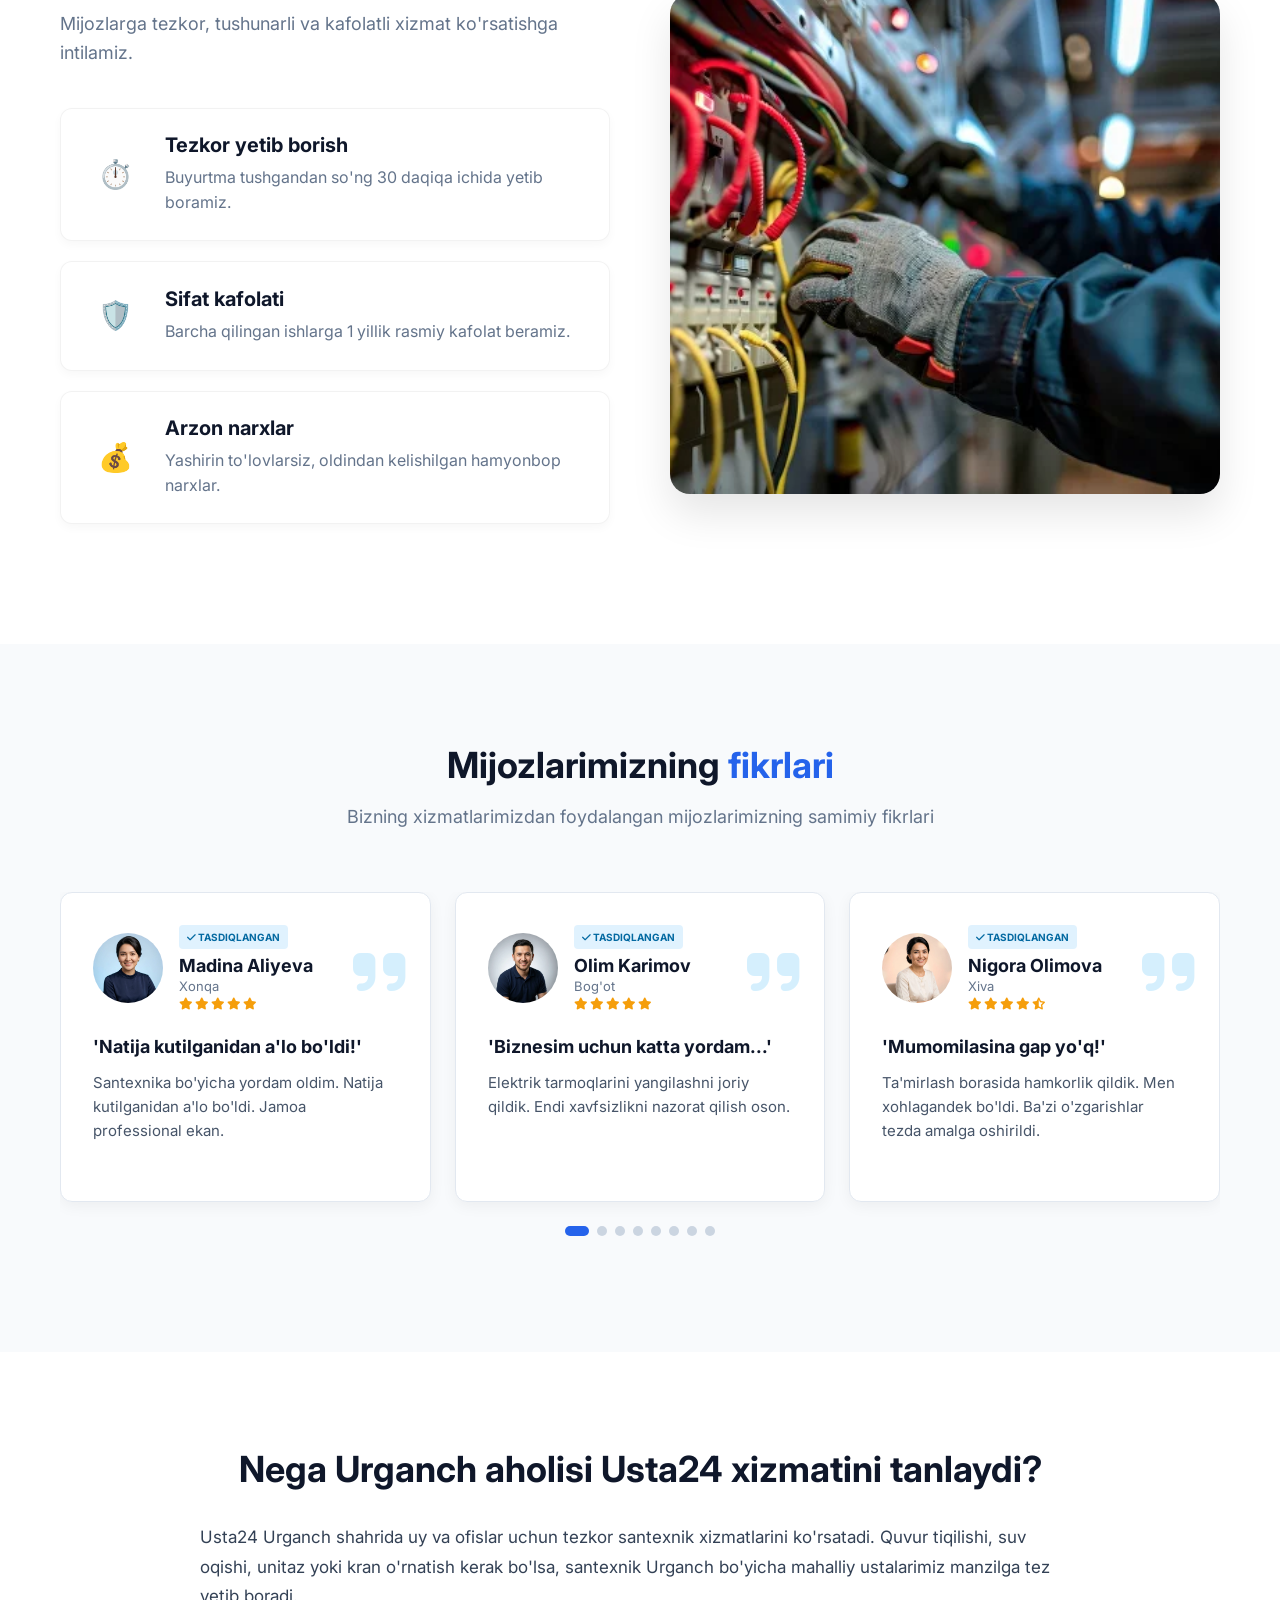
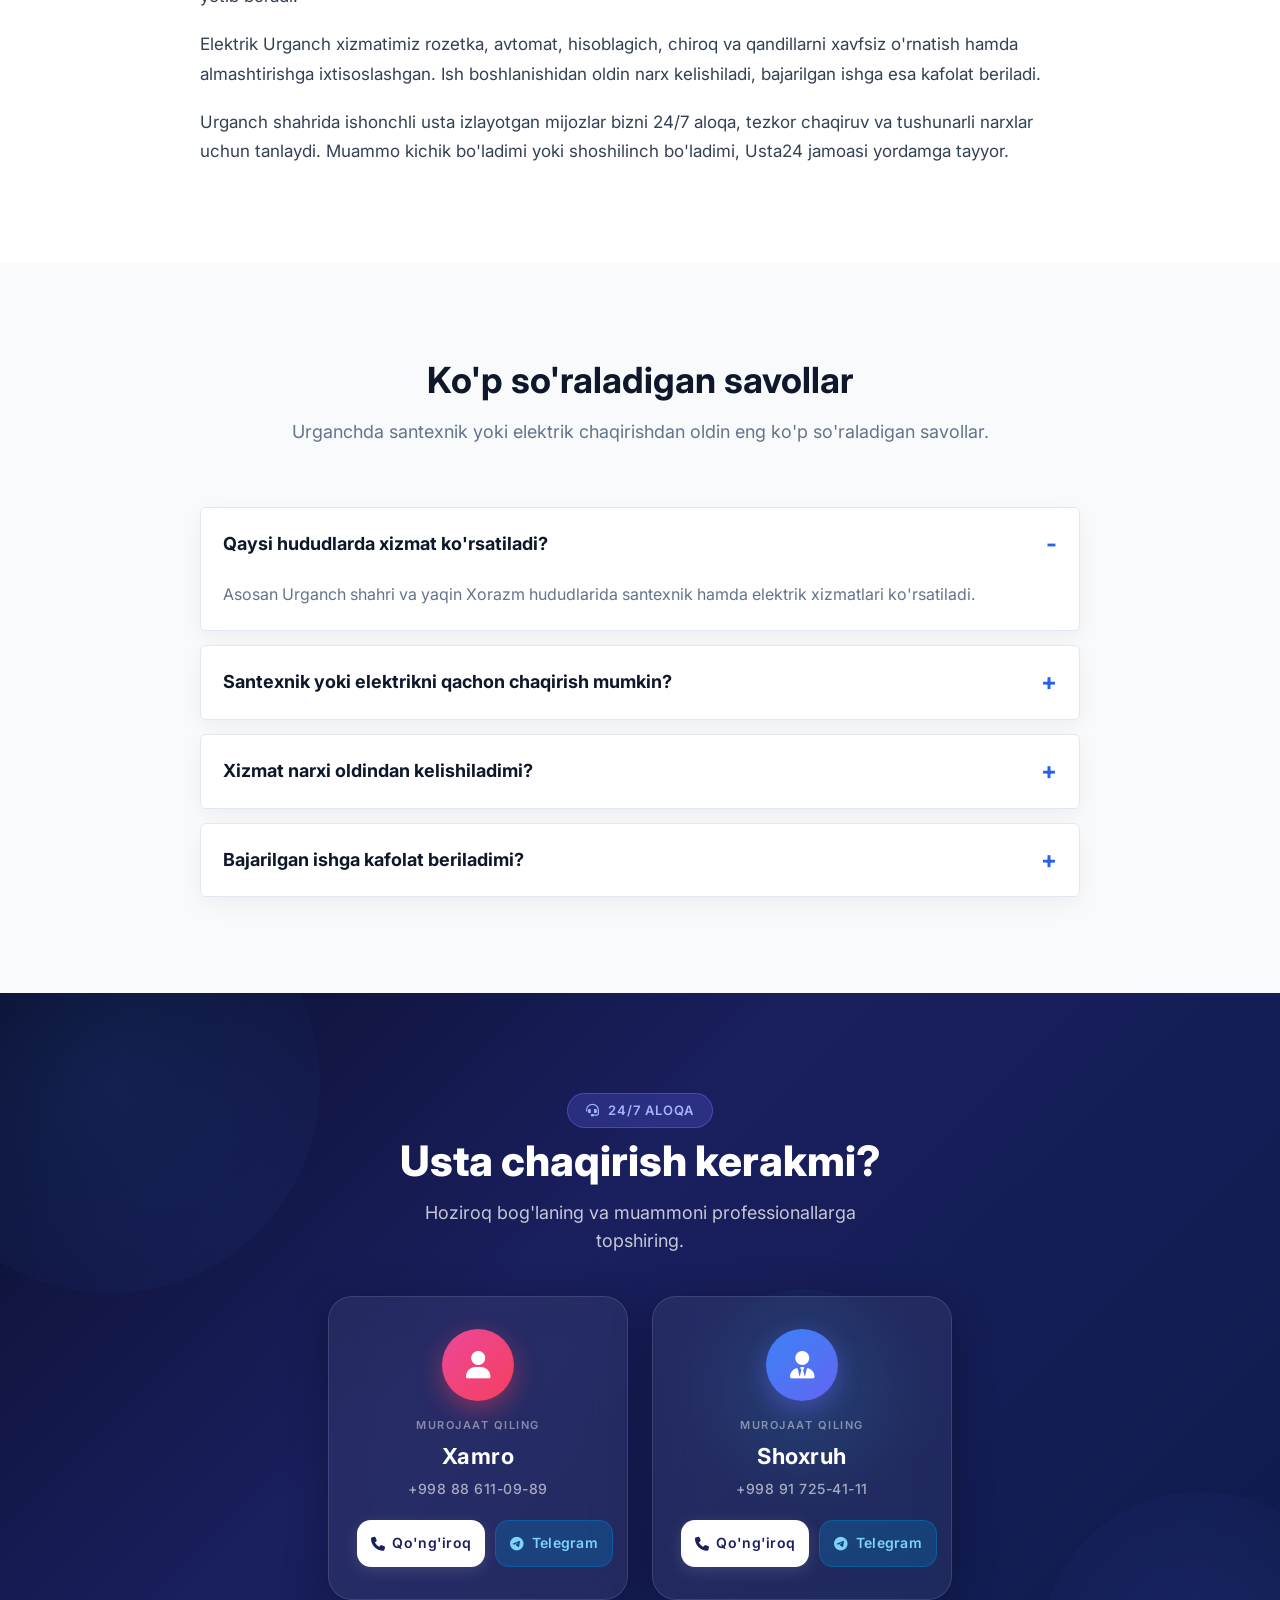
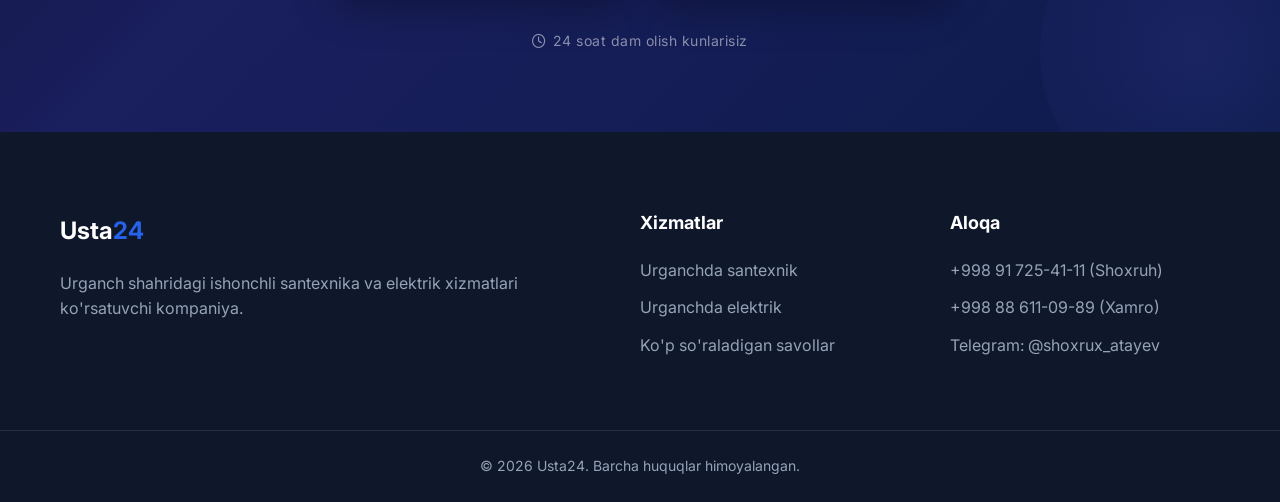
==== commit 69840e28: "Improve bilingual SEO and Russian pages" ====
--- a/index.html
+++ b/index.html
@@ -20,7 +20,7 @@
     <noscript><link rel="stylesheet" href="https://cdnjs.cloudflare.com/ajax/libs/font-awesome/6.4.0/css/all.min.css"></noscript>
     <link rel="stylesheet" href="https://cdn.jsdelivr.net/npm/swiper@11/swiper-bundle.min.css">
     <link rel="preload" as="image" href="images/header_image.webp">
-    <link rel="stylesheet" href="style.css">
+    <link rel="stylesheet" href="style.css?v=20260720-2">
 
     <link rel="icon" type="image/svg+xml" href="images/favicon.svg">
     <meta name="theme-color" content="#2563eb">
@@ -45,6 +45,7 @@
     <meta name="twitter:image:alt" content="Usta24 — Urganchda santexnik va elektrik xizmatlari">
     <link rel="canonical" href="https://usta24uz.netlify.app/">
     <link rel="alternate" hreflang="uz" href="https://usta24uz.netlify.app/">
+    <link rel="alternate" hreflang="ru" href="https://usta24uz.netlify.app/ru/">
     <link rel="alternate" hreflang="x-default" href="https://usta24uz.netlify.app/">
     <script type="application/ld+json">
         {
@@ -253,22 +254,13 @@
                                     <strong>Telegram</strong>
                                 </span>
                             </a>
-                            <a href="https://www.instagram.com/" target="_blank" rel="noopener"
-                                class="mobile-contact-link mobile-social-link">
-                                <span class="mobile-contact-icon instagram-icon">
-                                    <i class="fa-solid fa-camera" aria-hidden="true"></i>
-                                </span>
-                                <span class="mobile-contact-copy">
-                                    <strong>Instagram</strong>
-                                </span>
-                            </a>
                         </div>
                     </div>
                 </div>
                 <div class="nav-cta">
                     <div class="lang-switcher">
-                        <button type="button" class="lang-btn active" data-lang="uz" aria-pressed="true">UZ</button>
-                        <button type="button" class="lang-btn" data-lang="ru" aria-pressed="false">RU</button>
+                        <a class="lang-btn active" href="/" lang="uz" hreflang="uz" aria-current="page">UZ</a>
+                        <a class="lang-btn" href="/ru/" lang="ru" hreflang="ru">RU</a>
                     </div>
                     <a href="tel:+998917254111" class="phone-link desktop-only">+998 91 725-41-11</a>
                     <a href="tg://resolve?phone=998917254111" target="_blank" rel="noopener"
@@ -400,7 +392,7 @@
                             </div>
                         </div>
                         <p class="service-detail-link">
-                            <a href="/santexnik-urganch/">Urganchdagi santexnik xizmatlari, narxlar va savol-javoblar <span aria-hidden="true">→</span></a>
+                            <a href="/santexnik-urganch/" data-i18n="plumber-details">Urganchdagi santexnik xizmatlari, narxlar va savol-javoblar <span aria-hidden="true">→</span></a>
                         </p>
                     </div>
                 </div>
@@ -482,7 +474,7 @@
                             </div>
                         </div>
                         <p class="service-detail-link">
-                            <a href="/elektrik-urganch/">Urganchdagi elektrik xizmatlari, narxlar va savol-javoblar <span aria-hidden="true">→</span></a>
+                            <a href="/elektrik-urganch/" data-i18n="electrician-details">Urganchdagi elektrik xizmatlari, narxlar va savol-javoblar <span aria-hidden="true">→</span></a>
                         </p>
                     </div>
                 </div>
@@ -501,7 +493,7 @@
                         <div class="about-card-left">
                             <div class="about-number">1</div>
                             <div class="about-text">
-                                <h3><span class="counter" data-target="5" data-suffix="+ YIL">0</span></h3>
+                                <h3><span class="counter" data-target="5" data-suffix="+ YIL" data-i18n-suffix="a1-suffix">0</span></h3>
                                 <p data-i18n="a1-desc">Barcha santexnik va elektriklar eng kamida 5 yil tajribaga ega.</p>
                             </div>
                         </div>
@@ -512,7 +504,7 @@
                         <div class="about-card-left">
                             <div class="about-number">2</div>
                             <div class="about-text">
-                                <h3><span class="counter" data-target="100" data-suffix="+">0</span></h3>
+                                <h3><span class="counter" data-target="100" data-suffix="+" data-i18n-suffix="a2-suffix">0</span></h3>
                                 <p data-i18n="a2-desc">Hamkor ustalarga egamiz.</p>
                             </div>
                         </div>
@@ -523,7 +515,7 @@
                         <div class="about-card-left">
                             <div class="about-number">3</div>
                             <div class="about-text">
-                                <h3><span class="counter" data-target="30" data-suffix=" daqiqa">0</span></h3>
+                                <h3><span class="counter" data-target="30" data-suffix=" daqiqa" data-i18n-suffix="a3-suffix">0</span></h3>
                                 <p data-i18n="a3-desc">90% holatlarda 30 daqiqa ichida aytilgan manzilga yetib boramiz.</p>
                             </div>
                         </div>
@@ -534,7 +526,7 @@
                         <div class="about-card-left">
                             <div class="about-number">4</div>
                             <div class="about-text">
-                                <h3><span class="counter" data-target="1" data-suffix=" yil kafolat">0</span></h3>
+                                <h3><span class="counter" data-target="1" data-suffix=" yil kafolat" data-i18n-suffix="a4-suffix">0</span></h3>
                                 <p data-i18n="a4-desc">Biz bajargan ishimizga 1 yil kafolat beramiz.</p>
                             </div>
                         </div>
@@ -545,7 +537,7 @@
                         <div class="about-card-left">
                             <div class="about-number">5</div>
                             <div class="about-text">
-                                <h3><span class="counter" data-target="200" data-suffix="+ mijoz">0</span></h3>
+                                <h3><span class="counter" data-target="200" data-suffix="+ mijoz" data-i18n-suffix="a5-suffix">0</span></h3>
                                 <p data-i18n="a5-desc">Har oy 100 dan oshiq ishimizdan rozi mijozlar.</p>
                             </div>
                         </div>
@@ -556,7 +548,7 @@
                         <div class="about-card-left">
                             <div class="about-number">6</div>
                             <div class="about-text">
-                                <h3><span class="counter" data-target="0" data-suffix=" so'm yo'l haqi">0</span></h3>
+                                <h3><span class="counter" data-target="0" data-suffix=" so'm yo'l haqi" data-i18n-suffix="a6-suffix">0</span></h3>
                                 <p data-i18n="a6-desc">Buyurtma bajarilgan bo'lsa yo'l haqqi olinmaydi.</p>
                             </div>
                         </div>
@@ -900,7 +892,7 @@
             </div>
             <div class="container cta-container">
                 <div class="cta-text">
-                    <span class="cta-eyebrow"><i class="fa-solid fa-headset"></i> 24/7 Aloqa</span>
+                    <span class="cta-eyebrow" data-i18n="cta-eyebrow"><i class="fa-solid fa-headset"></i> 24/7 Aloqa</span>
                     <h2 data-i18n="cta-title">Usta chaqirish kerakmi?</h2>
                     <p data-i18n="cta-desc">Hoziroq bog'laning va muammoni professionallarga topshiring.</p>
                 </div>
@@ -911,14 +903,14 @@
                             <i class="fa-solid fa-user"></i>
                         </div>
                         <div class="cta-card-info">
-                            <span class="cta-card-label">Murojaat qiling</span>
+                            <span class="cta-card-label" data-i18n="cta-label">Murojaat qiling</span>
                             <span class="cta-card-name">Xamro</span>
                             <span class="cta-card-number">+998 88 611-09-89</span>
                         </div>
                         <div class="cta-card-actions">
                             <a href="tel:+998886110989" class="cta-btn-phone">
                                 <i class="fa-solid fa-phone"></i>
-                                <span>Qo'ng'iroq</span>
+                                <span data-i18n="cta-phone">Qo'ng'iroq</span>
                             </a>
                             <a href="https://t.me/shoxrux_atayev" target="_blank" rel="noopener" class="cta-btn-telegram">
                                 <i class="fa-brands fa-telegram"></i>
@@ -933,14 +925,14 @@
                             <i class="fa-solid fa-user-tie"></i>
                         </div>
                         <div class="cta-card-info">
-                            <span class="cta-card-label">Murojaat qiling</span>
+                            <span class="cta-card-label" data-i18n="cta-label">Murojaat qiling</span>
                             <span class="cta-card-name">Shoxruh</span>
                             <span class="cta-card-number">+998 91 725-41-11</span>
                         </div>
                         <div class="cta-card-actions">
                             <a href="tel:+998917254111" class="cta-btn-phone">
                                 <i class="fa-solid fa-phone"></i>
-                                <span>Qo'ng'iroq</span>
+                                <span data-i18n="cta-phone">Qo'ng'iroq</span>
                             </a>
                             <a href="https://t.me/shoxrux_atayev" target="_blank" rel="noopener" class="cta-btn-telegram">
                                 <i class="fa-brands fa-telegram"></i>
@@ -962,11 +954,11 @@
             </div>
 
             <div class="footer-col">
-                <h3>Xizmatlar</h3>
+                <h3 data-i18n="ft-services">Xizmatlar</h3>
                 <ul>
-                    <li><a href="/santexnik-urganch/">Urganchda santexnik</a></li>
-                    <li><a href="/elektrik-urganch/">Urganchda elektrik</a></li>
-                    <li><a href="/#faq">Ko'p so'raladigan savollar</a></li>
+                    <li><a href="/santexnik-urganch/" data-i18n="ft-plumber">Urganchda santexnik</a></li>
+                    <li><a href="/elektrik-urganch/" data-i18n="ft-electrician">Urganchda elektrik</a></li>
+                    <li><a href="/#faq" data-i18n="ft-faq">Ko'p so'raladigan savollar</a></li>
                 </ul>
             </div>
 
@@ -986,9 +978,6 @@
 
     <!-- Swiper JS -->
     <script src="https://cdn.jsdelivr.net/npm/swiper@11/swiper-bundle.min.js"></script>
-
-    <!-- Translations -->
-    <script src="translations.js"></script>
 
     <!-- AOS Animation Library -->
     <script src="https://unpkg.com/aos@2.3.1/dist/aos.js"></script>
@@ -1021,62 +1010,6 @@
                         slidesPerView: 3,
                     }
                 }
-            });
-        }
-
-        // Language Switcher Logic
-        if (typeof translations !== 'undefined') {
-            const langBtns = document.querySelectorAll('.lang-btn');
-
-            const htmlTranslationKeys = new Set([
-                'hero-offer',
-                'serv-title',
-                'price-from',
-                'price-from-e',
-                'f-title',
-                't-title',
-                'badge',
-                'ft-copy'
-            ]);
-
-            function setLanguage(lang) {
-                const activeLang = translations[lang] ? lang : 'uz';
-                const dictionary = translations[activeLang];
-
-                localStorage.setItem('lang', activeLang);
-                document.documentElement.lang = activeLang;
-
-                langBtns.forEach(btn => {
-                    if (btn.dataset.lang === activeLang) {
-                        btn.classList.add('active');
-                        btn.setAttribute('aria-pressed', 'true');
-                    } else {
-                        btn.classList.remove('active');
-                        btn.setAttribute('aria-pressed', 'false');
-                    }
-                });
-
-                document.querySelectorAll('[data-i18n]').forEach(el => {
-                    const key = el.getAttribute('data-i18n');
-                    if (dictionary[key]) {
-                        if (el.tagName === 'INPUT' || el.tagName === 'TEXTAREA') {
-                            el.placeholder = dictionary[key];
-                        } else if (htmlTranslationKeys.has(key)) {
-                            el.innerHTML = dictionary[key];
-                        } else {
-                            el.textContent = dictionary[key];
-                        }
-                    }
-                });
-            }
-
-            const savedLang = localStorage.getItem('lang') || 'uz';
-            setLanguage(savedLang);
-
-            langBtns.forEach(btn => {
-                btn.addEventListener('click', () => {
-                    setLanguage(btn.dataset.lang);
-                });
             });
         }
 
--- a/style.css
+++ b/style.css
@@ -28,6 +28,8 @@
 
 html {
     scroll-behavior: smooth;
+    max-width: 100%;
+    overflow-x: hidden;
 }
 
 img {
@@ -1159,9 +1161,11 @@
     padding: 6px 16px;
     border-radius: 16px;
     font-size: 14px;
+    line-height: 1.35;
     font-weight: 600;
     cursor: pointer;
     color: var(--text-main);
+    text-decoration: none;
     transition: var(--transition);
 }
 
@@ -1174,6 +1178,7 @@
 .testimonials {
     padding: 100px 0;
     background: var(--bg-light);
+    overflow: hidden;
 }
 
 .testimonials-swiper {
@@ -1293,6 +1298,12 @@
 .detail-nav a:hover,
 .detail-nav a[aria-current="page"] {
     color: var(--primary);
+}
+
+.detail-header-actions {
+    display: flex;
+    align-items: center;
+    gap: 14px;
 }
 
 .service-landing-hero {
@@ -1681,8 +1692,15 @@
     }
 
     .detail-header-cta {
-        padding: 9px 14px;
-        font-size: 14px;
+        display: none;
+    }
+
+    .detail-header-actions {
+        gap: 8px;
+    }
+
+    .detail-header-actions .lang-btn {
+        padding: 6px 12px;
     }
 
     .service-landing-hero {
@@ -1850,6 +1868,7 @@
     display: flex;
     flex-direction: column;
     align-items: flex-start;
+    min-width: 0;
 }
 
 .testimonial-badge {
@@ -1862,6 +1881,8 @@
     border-radius: 4px;
     margin-bottom: 6px;
     text-transform: uppercase;
+    max-width: 100%;
+    overflow-wrap: anywhere;
 }
 
 .testimonial-name {
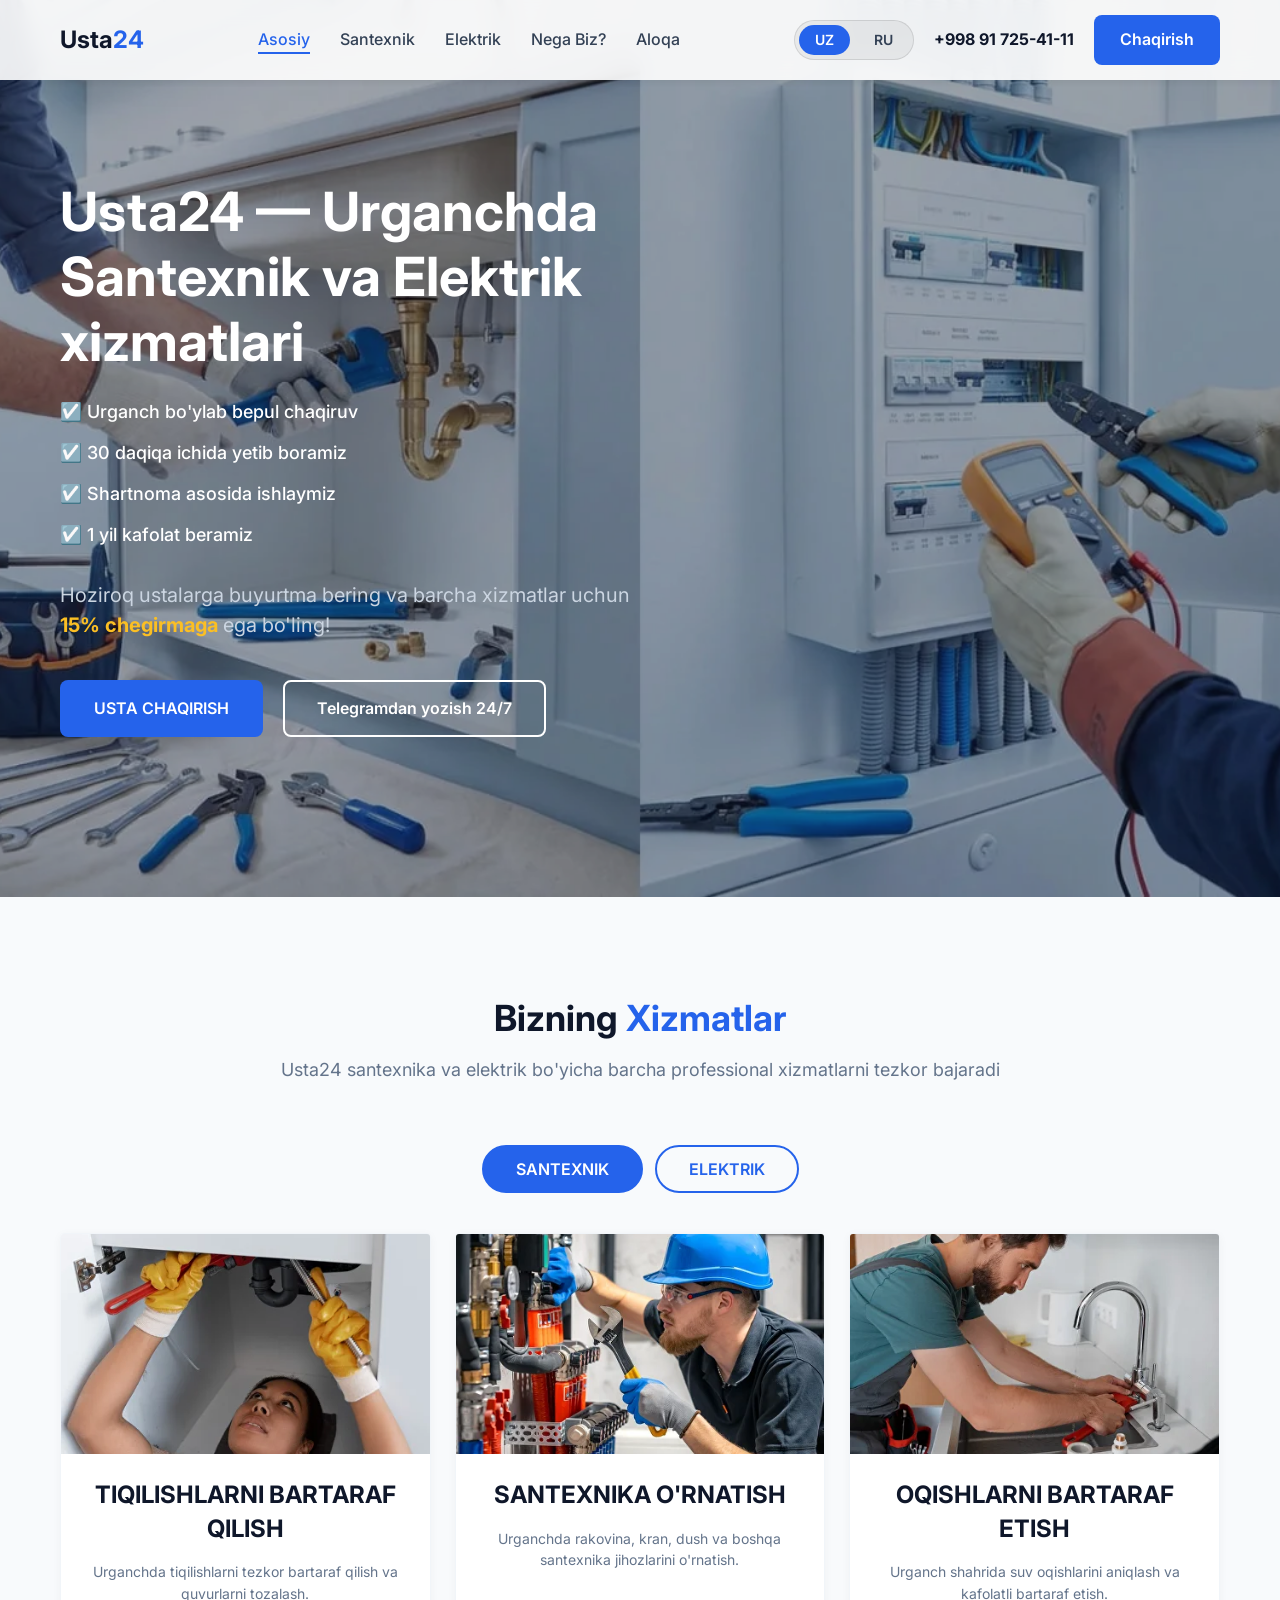
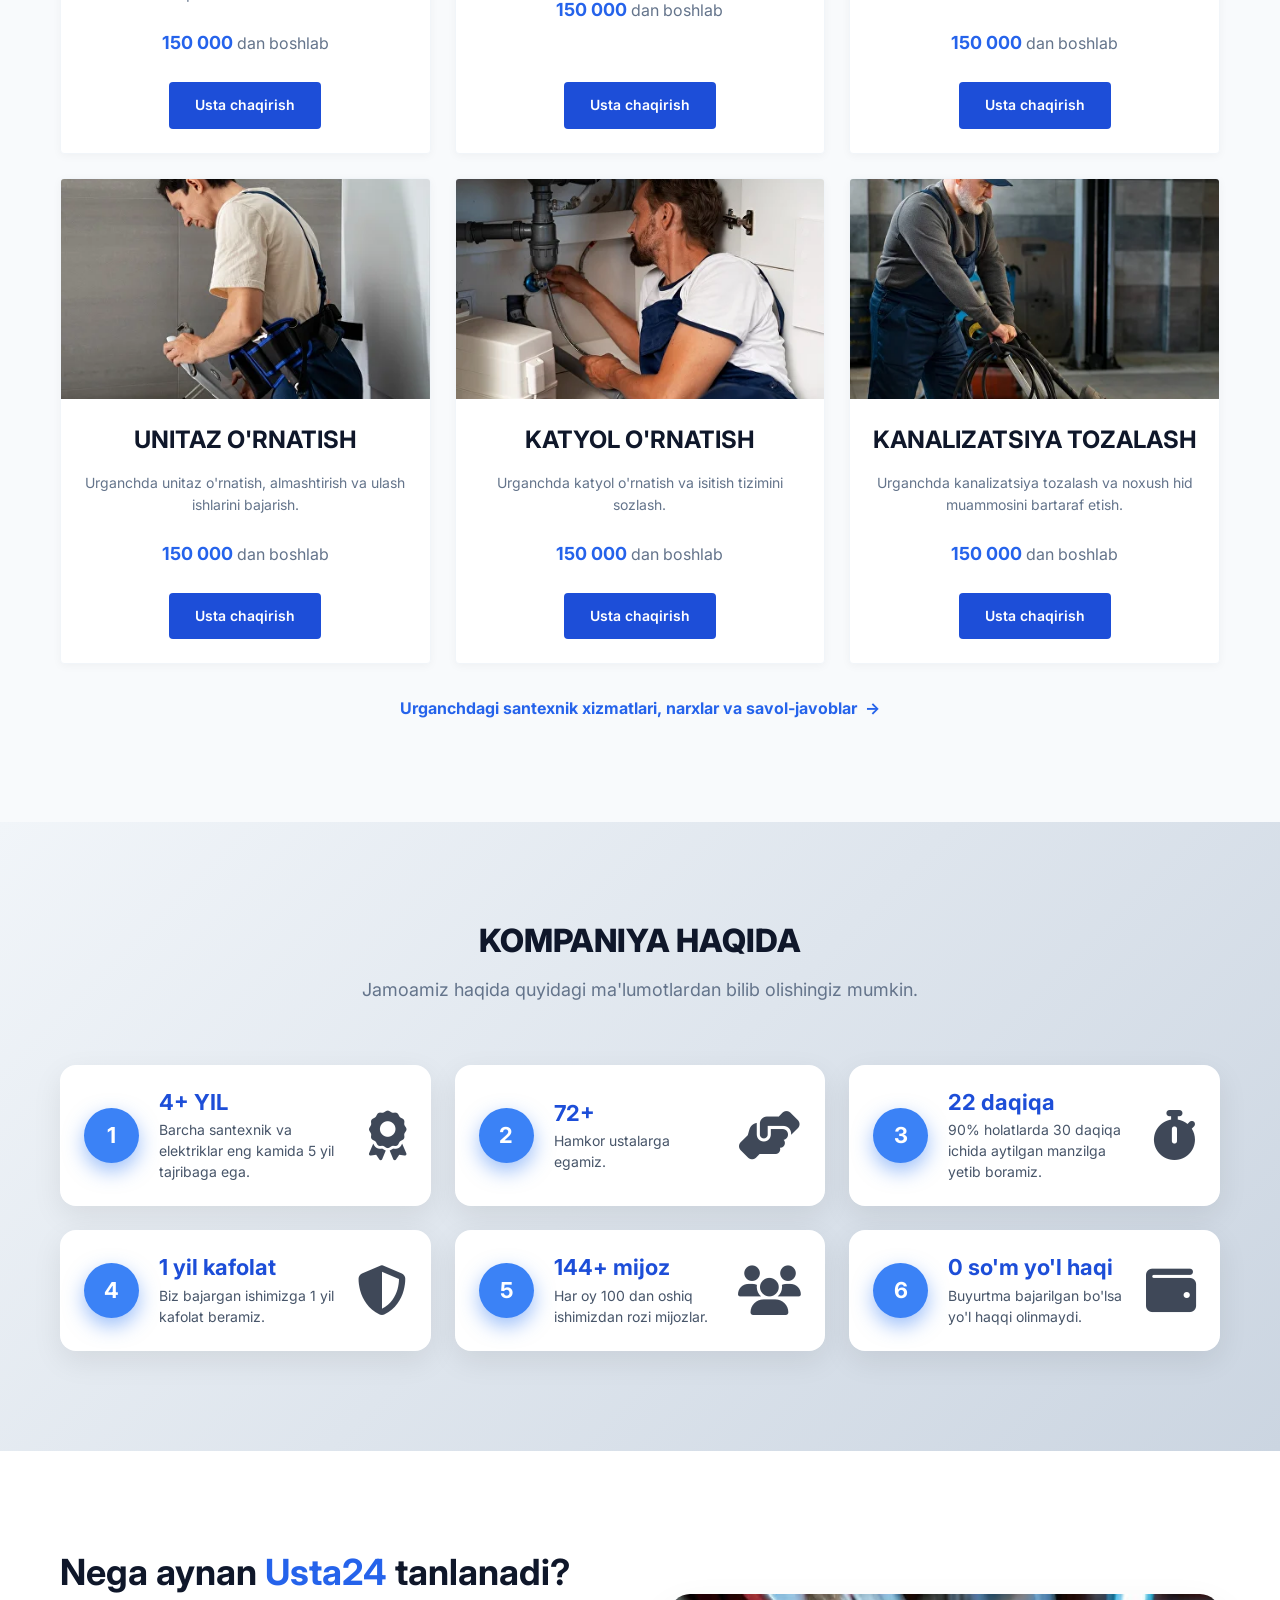
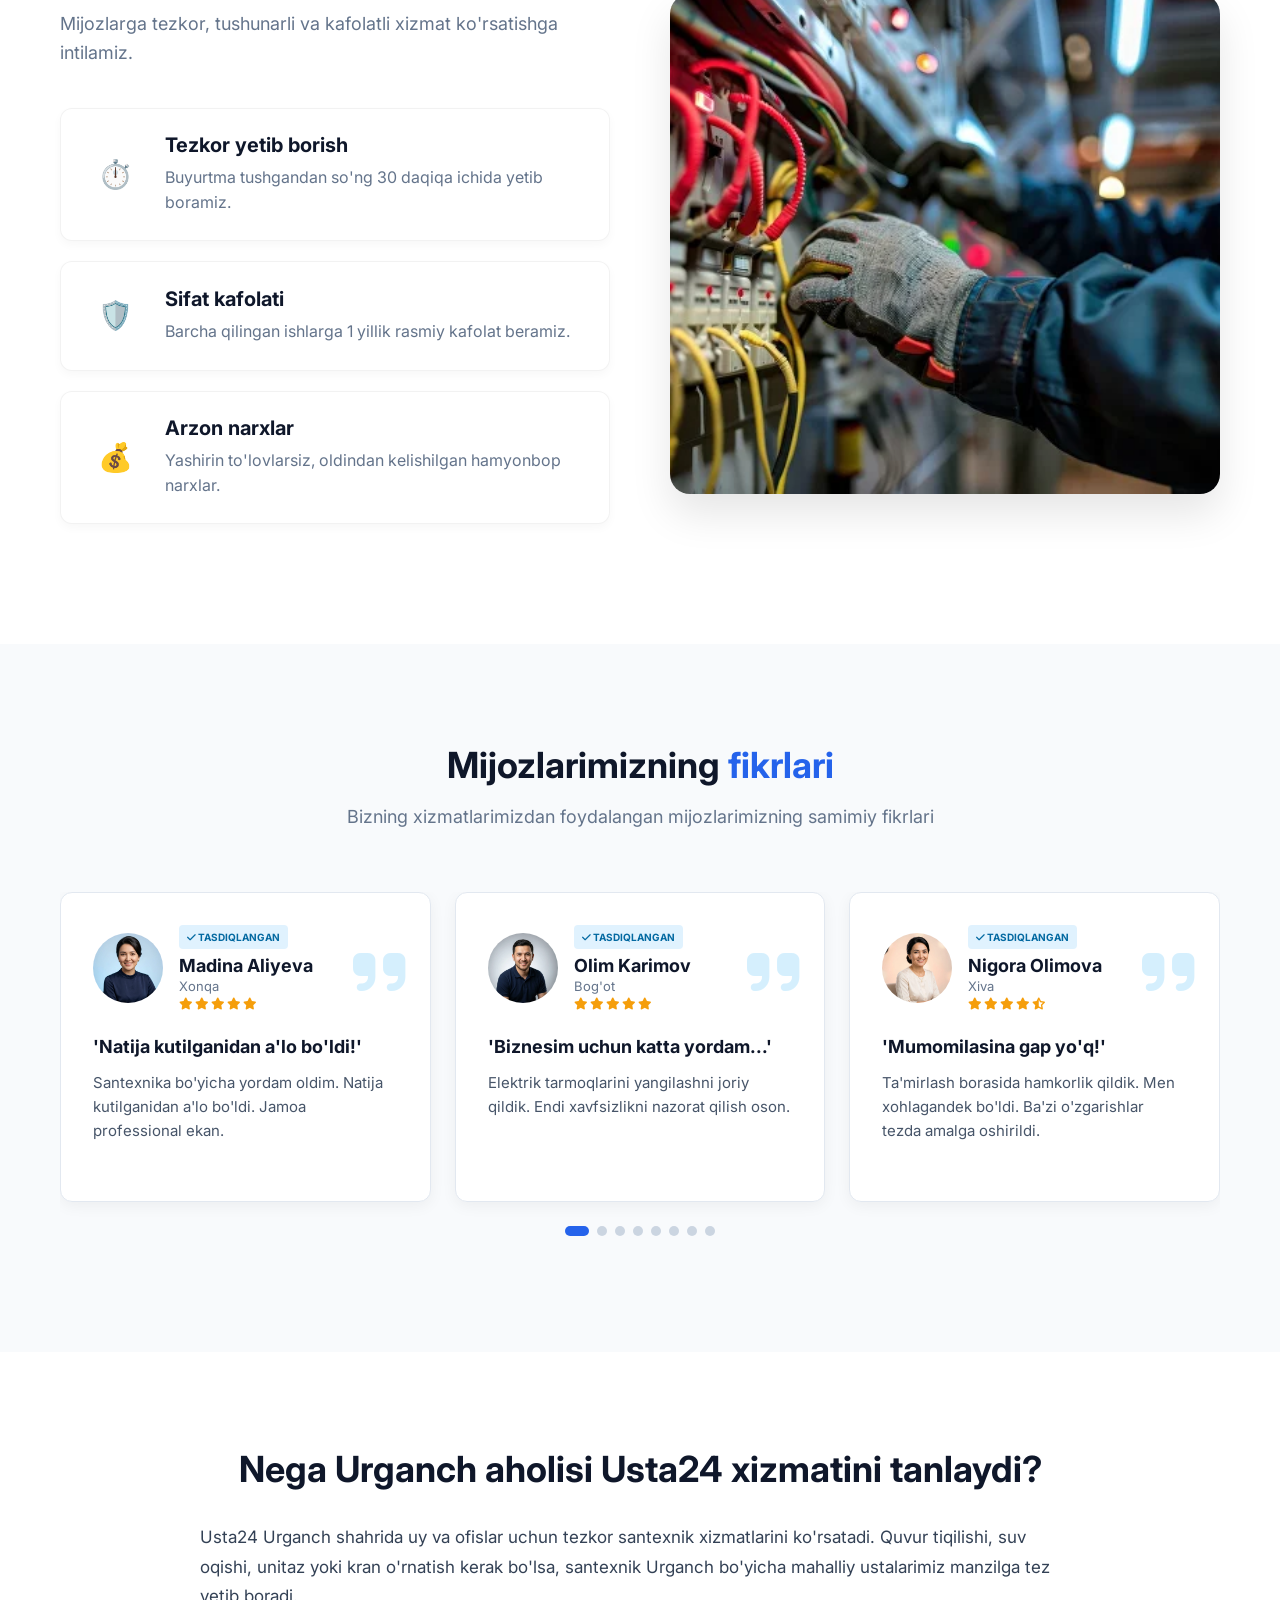
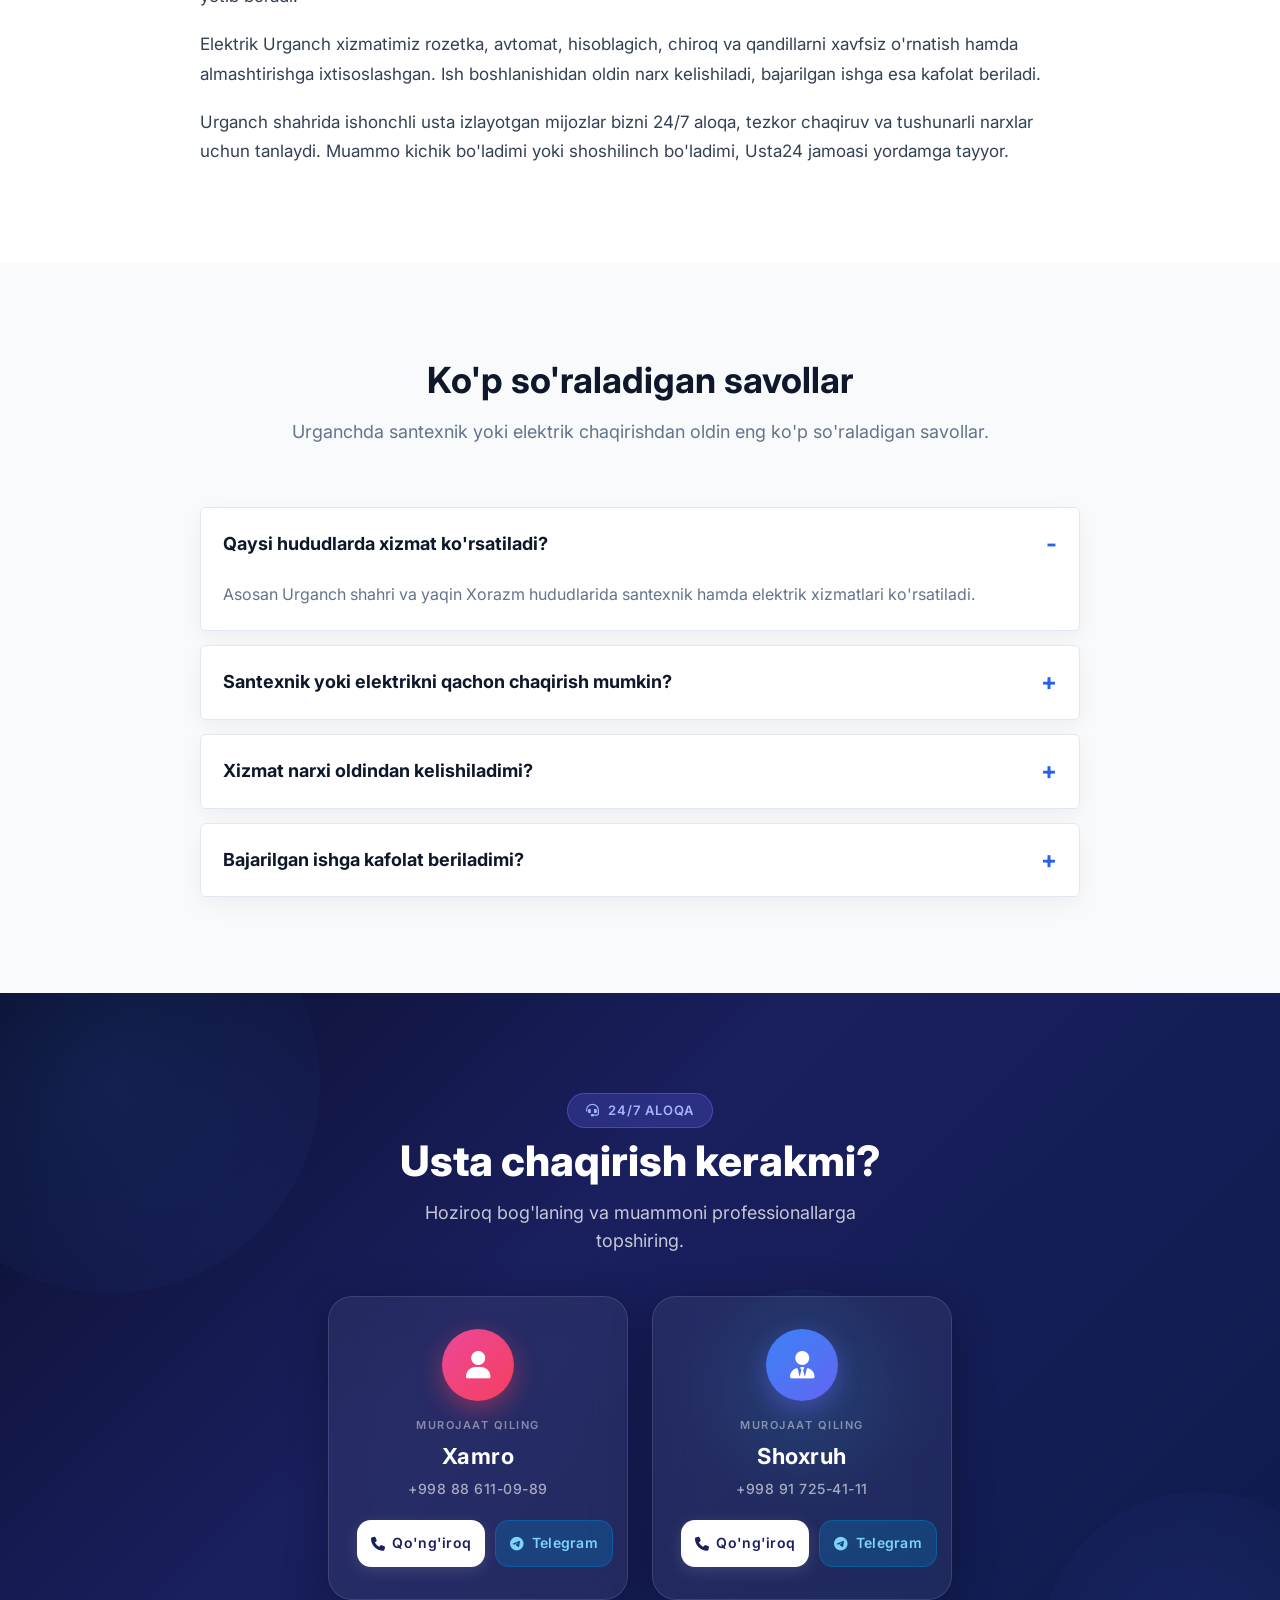
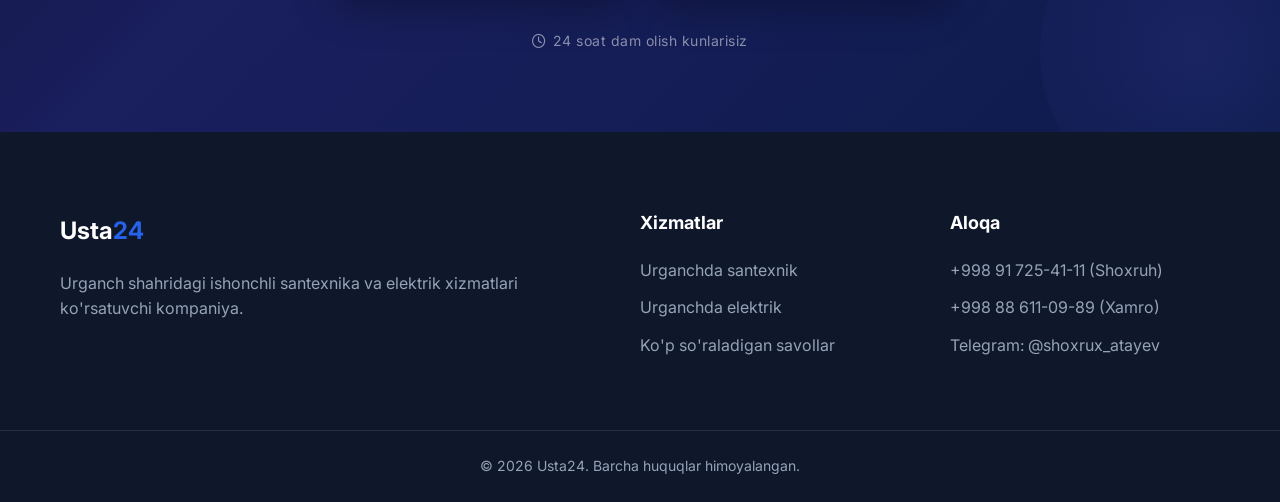
==== commit 21cb4596: "Make all pages fully responsive" ====
--- a/index.html
+++ b/index.html
@@ -20,7 +20,7 @@
     <noscript><link rel="stylesheet" href="https://cdnjs.cloudflare.com/ajax/libs/font-awesome/6.4.0/css/all.min.css"></noscript>
     <link rel="stylesheet" href="https://cdn.jsdelivr.net/npm/swiper@11/swiper-bundle.min.css">
     <link rel="preload" as="image" href="images/header_image.webp">
-    <link rel="stylesheet" href="style.css?v=20260720-2">
+    <link rel="stylesheet" href="style.css?v=20260720-3">
 
     <link rel="icon" type="image/svg+xml" href="images/favicon.svg">
     <meta name="theme-color" content="#2563eb">
--- a/style.css
+++ b/style.css
@@ -1615,13 +1615,13 @@
     padding: 76px 0;
     background:
         linear-gradient(120deg, rgba(37, 99, 235, 0.96), rgba(29, 78, 216, 0.94)),
-        url("images/header_image.webp") center / cover;
+        url("/images/header_image.webp") center / cover;
 }
 
 .detail-cta-electric {
     background:
         linear-gradient(120deg, rgba(15, 23, 42, 0.96), rgba(30, 64, 175, 0.92)),
-        url("images/header_image.webp") center / cover;
+        url("/images/header_image.webp") center / cover;
 }
 
 .detail-cta-inner {
@@ -2371,3 +2371,217 @@
         font-size: 13px;
     }
 }
+
+/* Responsive hardening for narrow phones, tablets and long Russian copy */
+@media (max-width: 768px) {
+    .container {
+        padding-inline: 16px;
+    }
+
+    h1,
+    h2,
+    h3,
+    h4,
+    p,
+    a,
+    button,
+    .cta-card-number,
+    .testimonial-badge {
+        overflow-wrap: anywhere;
+    }
+
+    .services,
+    .about-company,
+    .features,
+    .testimonials,
+    .local-seo {
+        padding-block: 64px;
+    }
+
+    .section-header {
+        margin-bottom: 34px;
+    }
+
+    .services-tabs {
+        width: 100%;
+        gap: 8px;
+    }
+
+    .tab-btn {
+        min-width: 0;
+        flex: 1 1 0;
+        padding: 11px 12px;
+        font-size: 14px;
+    }
+
+    .service-card-body,
+    .about-card,
+    .features-list li {
+        padding: 20px 18px;
+    }
+
+    .about-card-left,
+    .features-list li {
+        min-width: 0;
+        gap: 14px;
+    }
+
+    .about-number {
+        width: 46px;
+        min-width: 46px;
+        height: 46px;
+        font-size: 18px;
+    }
+
+    .feature-icon {
+        min-width: 48px;
+        height: 48px;
+        font-size: 22px;
+    }
+
+    .cta-section {
+        padding: 68px 0 56px;
+    }
+
+    .cta-container,
+    .cta-text {
+        width: 100%;
+        text-align: center;
+    }
+
+    .cta-text h2 {
+        font-size: clamp(28px, 8vw, 36px);
+    }
+
+    .cta-cards-grid {
+        width: 100%;
+        gap: 16px;
+    }
+
+    .cta-card {
+        width: min(100%, 360px);
+        min-width: 0;
+        max-width: 360px;
+        padding: 26px 20px;
+    }
+
+    .testimonial-card {
+        padding: 24px 20px;
+    }
+
+    .testimonial-header {
+        align-items: flex-start;
+        gap: 12px;
+    }
+
+    .testimonial-avatar {
+        width: 56px;
+        height: 56px;
+        flex: 0 0 56px;
+    }
+
+    .local-seo-content {
+        font-size: 16px;
+        line-height: 1.7;
+    }
+
+    .service-hero-grid,
+    .detail-two-column,
+    .detail-cta-inner,
+    .service-hero-copy,
+    .detail-callout {
+        min-width: 0;
+    }
+
+    .service-hero-copy h1 {
+        font-size: clamp(32px, 10vw, 42px);
+    }
+
+    .detail-cta-actions {
+        min-width: 0;
+    }
+
+    .footer-col,
+    .footer-col a {
+        min-width: 0;
+        overflow-wrap: anywhere;
+    }
+}
+
+@media (max-width: 380px) {
+    .container {
+        padding-inline: 12px;
+    }
+
+    .header {
+        padding-inline: 4px;
+    }
+
+    .navbar,
+    .detail-navbar {
+        gap: 8px;
+    }
+
+    .nav-cta,
+    .detail-header-actions {
+        gap: 6px;
+    }
+
+    .lang-switcher {
+        gap: 4px;
+        padding: 3px;
+    }
+
+    .lang-btn,
+    .detail-header-actions .lang-btn {
+        padding: 5px 9px;
+        font-size: 13px;
+    }
+
+    .hamburger {
+        width: 40px;
+        height: 40px;
+    }
+
+    .hero {
+        padding-top: 104px;
+    }
+
+    .hero h1 {
+        font-size: 29px;
+    }
+
+    .hero-benefits li,
+    .hero-offer {
+        font-size: 16px;
+    }
+
+    .hero-stats {
+        align-items: stretch;
+    }
+
+    .stat-item {
+        min-width: 0;
+    }
+
+    .cta-card-actions {
+        flex-direction: column;
+    }
+
+    .service-landing-hero {
+        padding-top: 34px;
+    }
+
+    .service-hero-copy h1 {
+        font-size: 30px;
+    }
+
+    .detail-callout,
+    .process-grid li {
+        padding: 22px 18px;
+    }
+
+    .mobile-menu-panel {
+        padding-inline: 14px;
+    }
+}
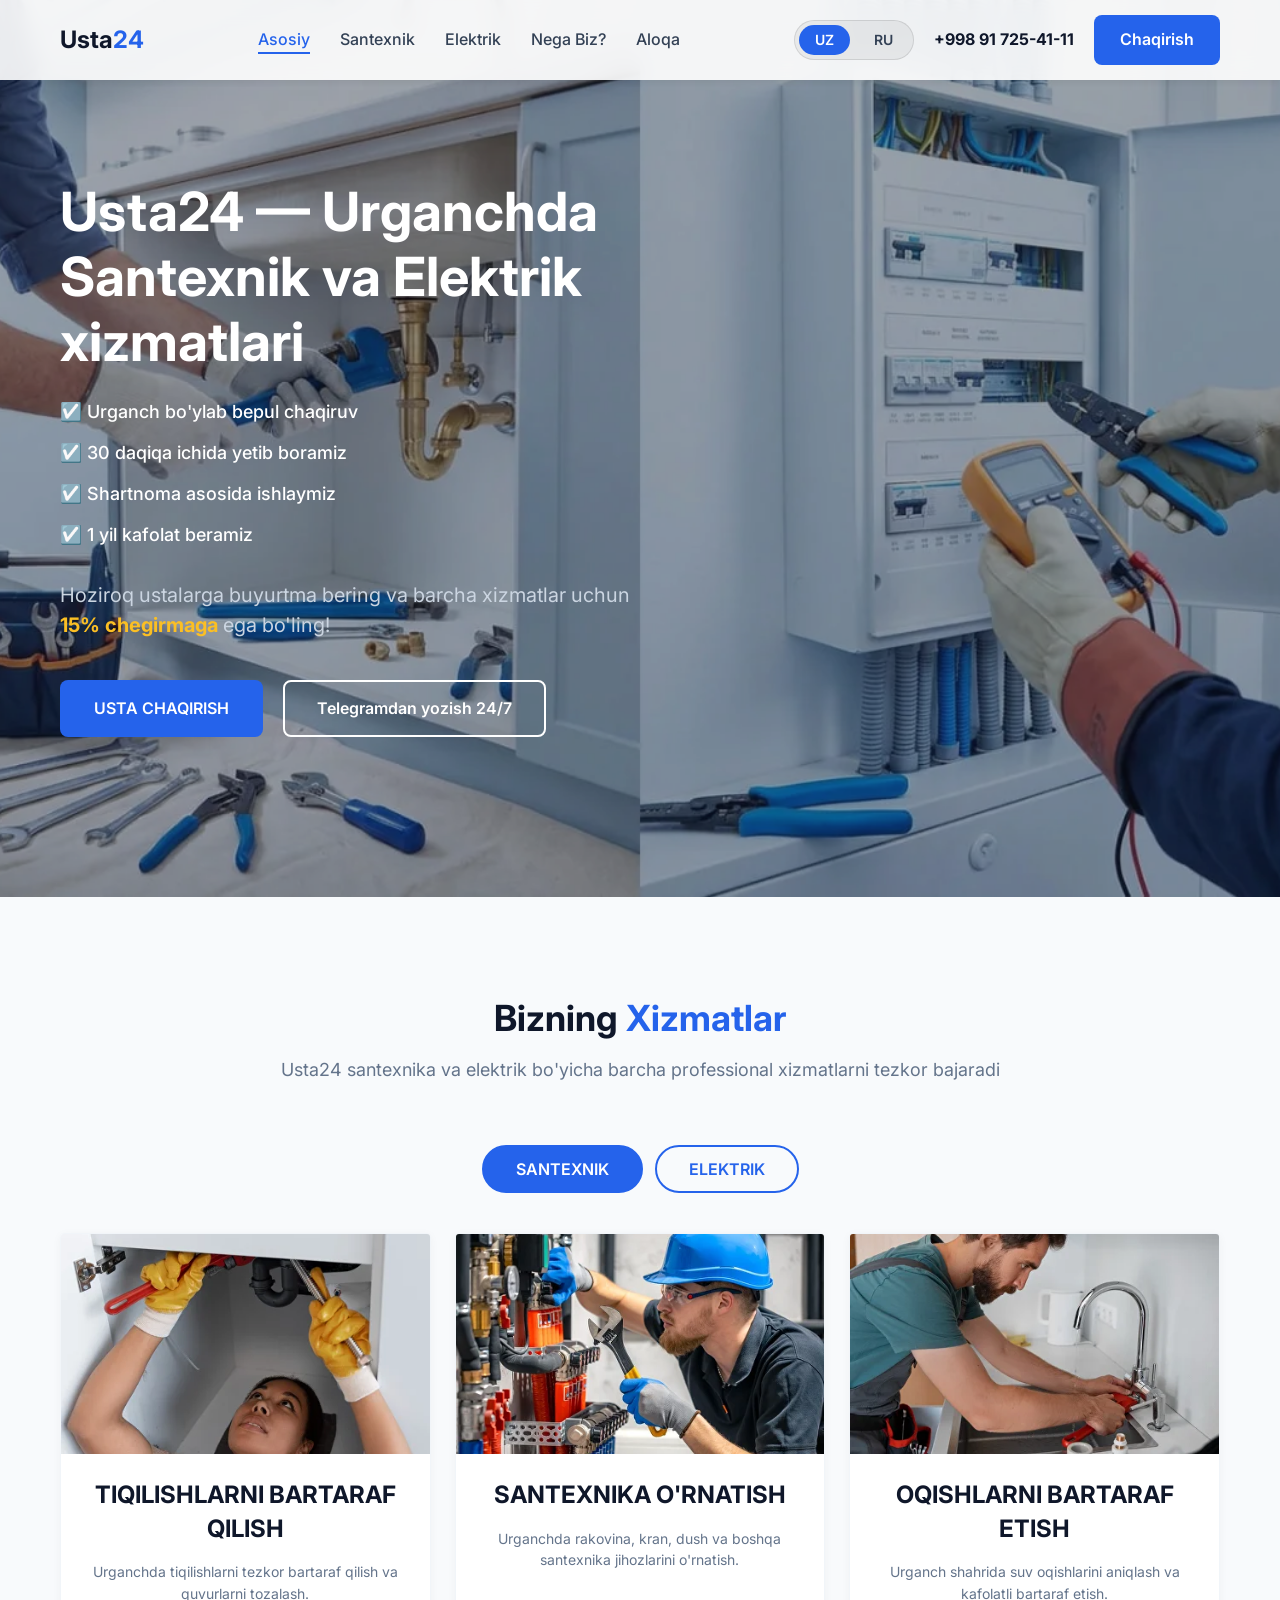
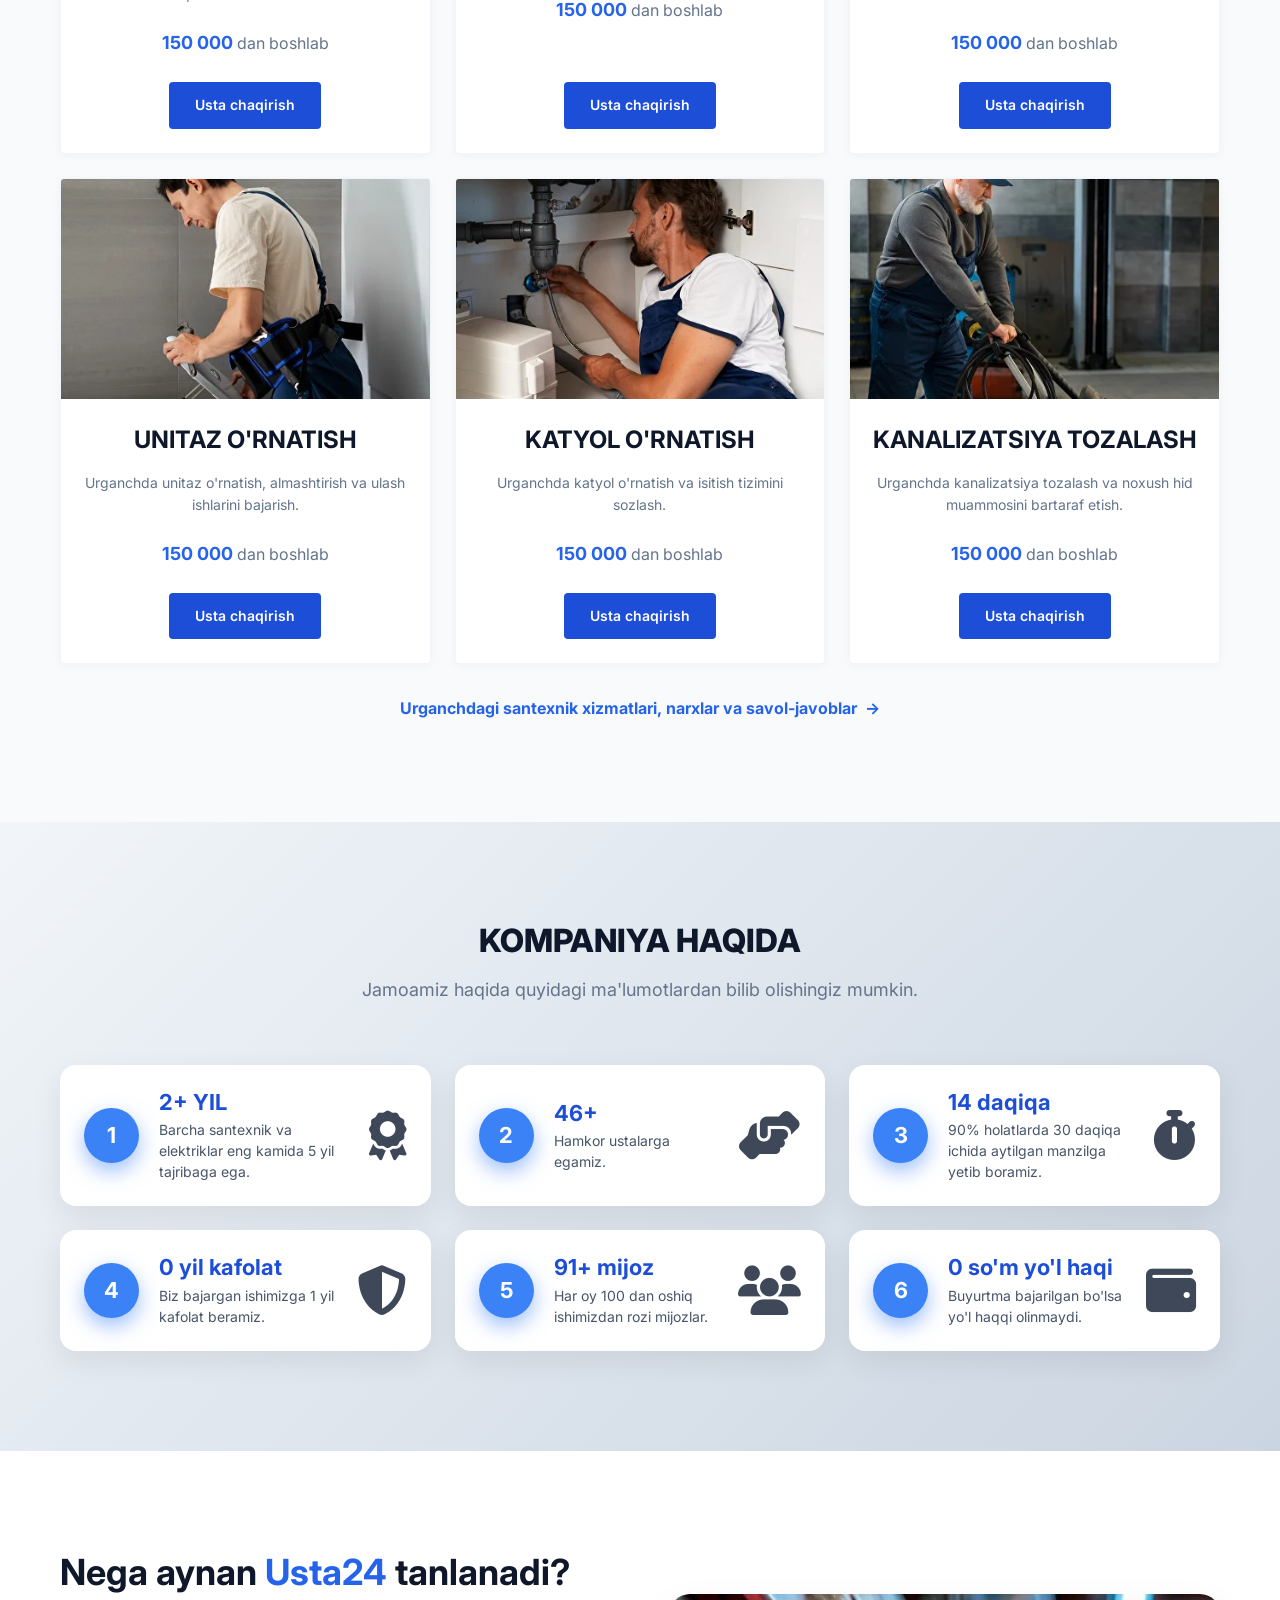
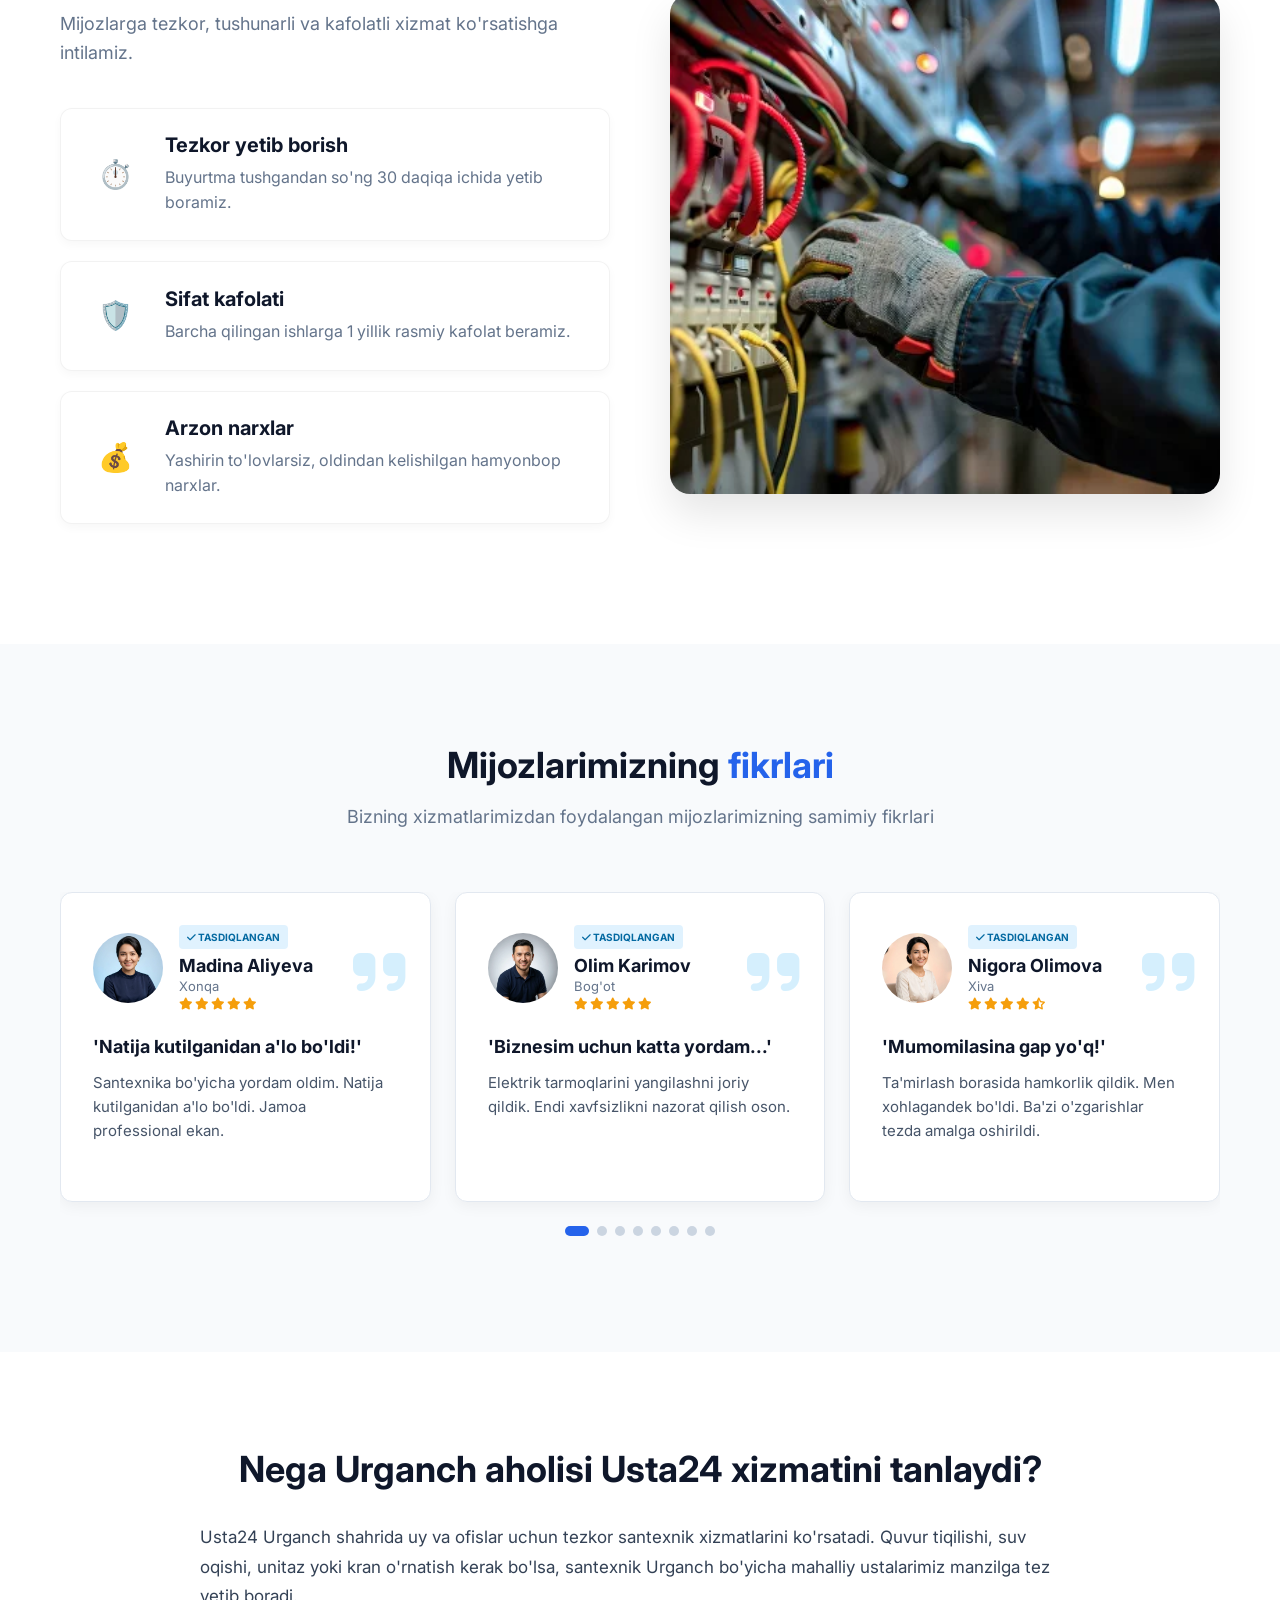
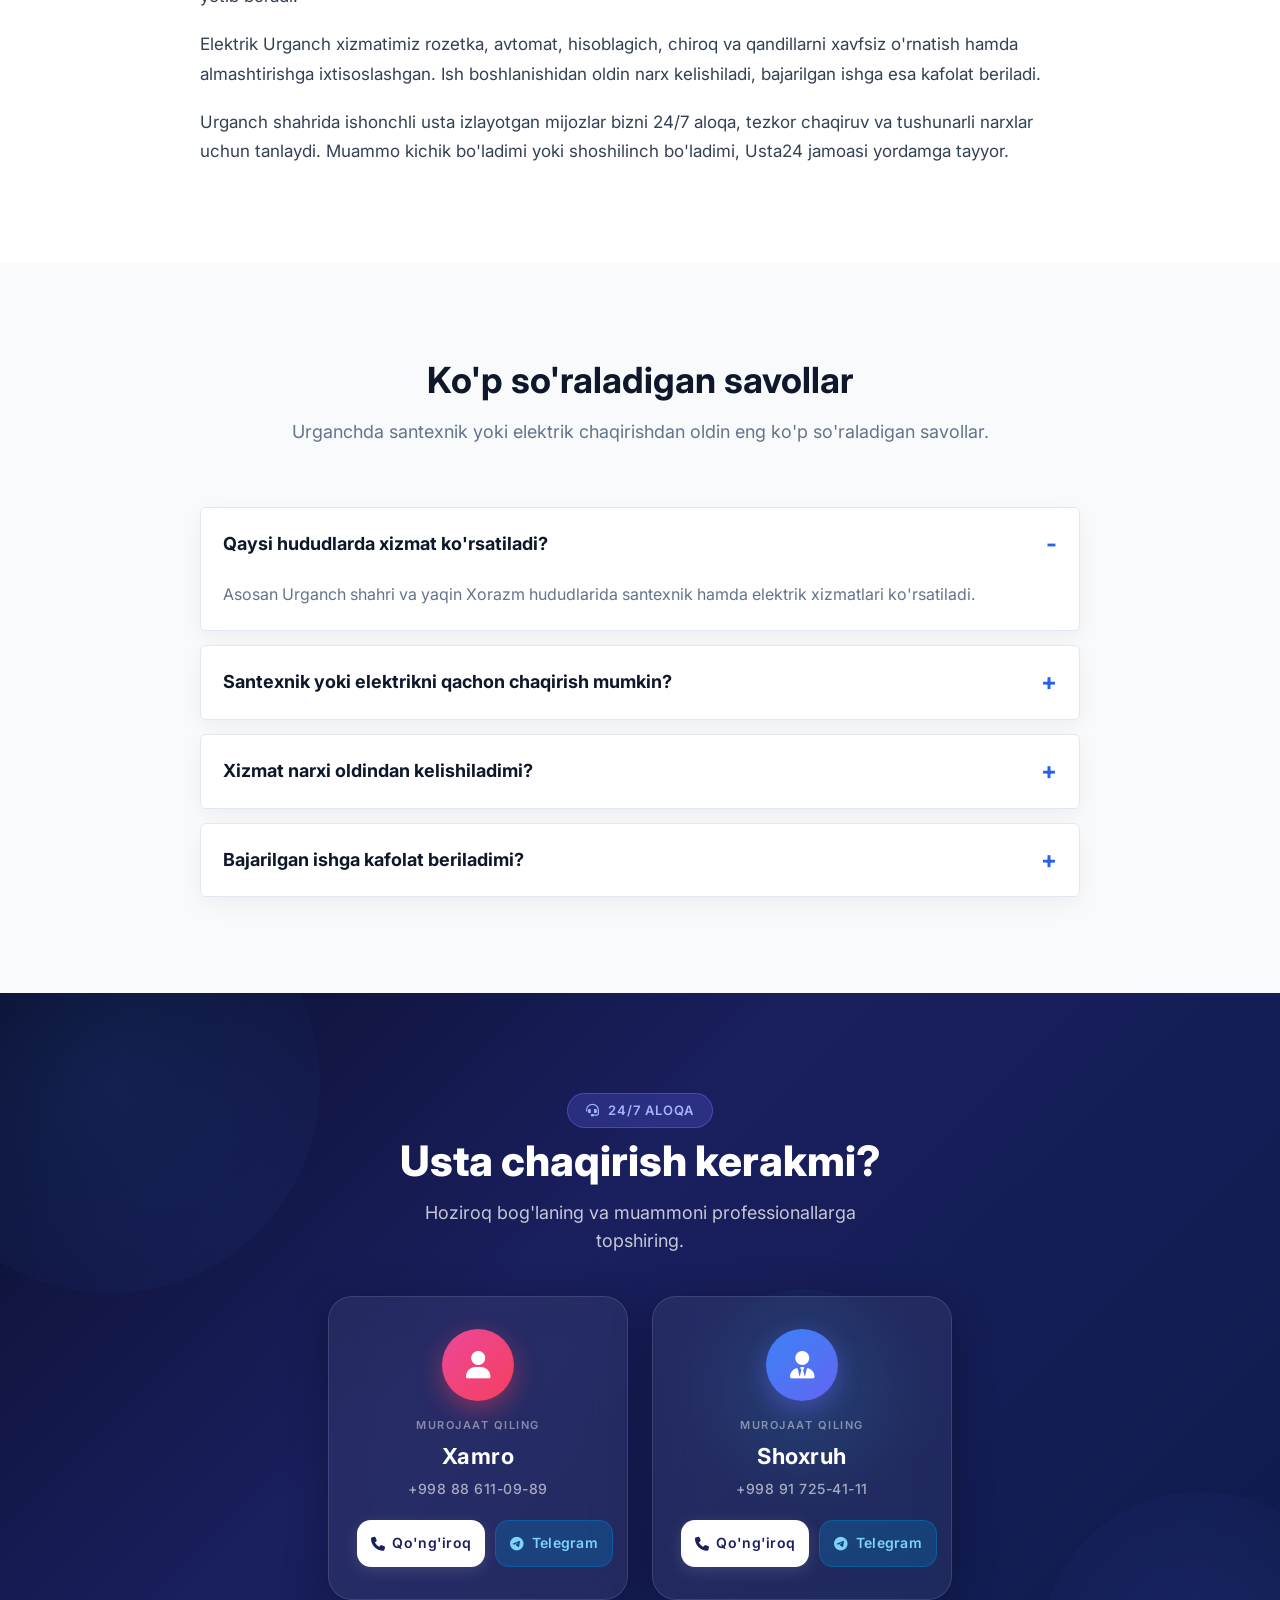
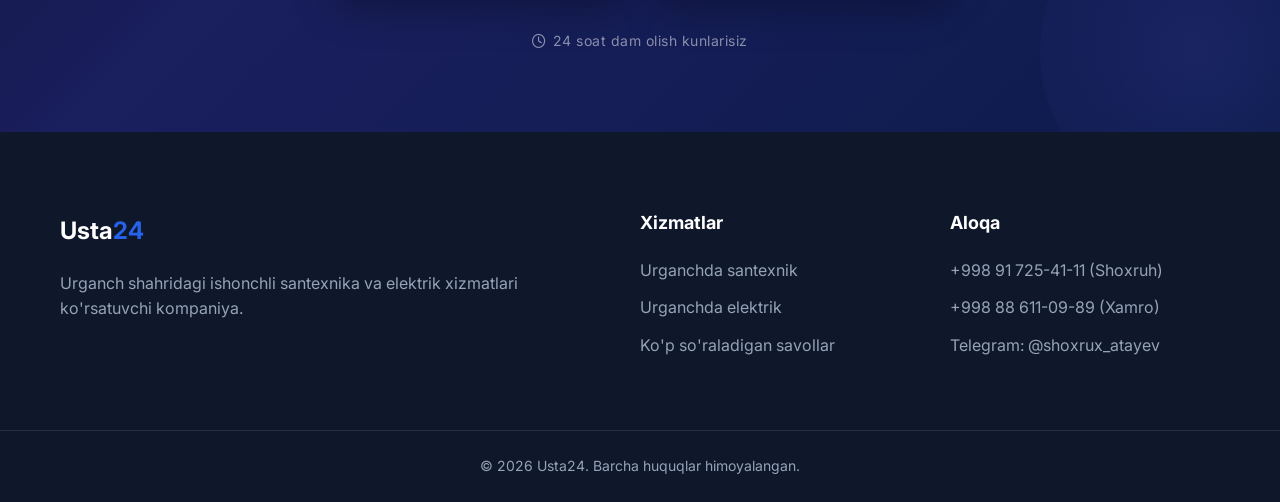
==== commit 438d039f: "Fix mobile contact card layout" ====
--- a/index.html
+++ b/index.html
@@ -20,7 +20,7 @@
     <noscript><link rel="stylesheet" href="https://cdnjs.cloudflare.com/ajax/libs/font-awesome/6.4.0/css/all.min.css"></noscript>
     <link rel="stylesheet" href="https://cdn.jsdelivr.net/npm/swiper@11/swiper-bundle.min.css">
     <link rel="preload" as="image" href="images/header_image.webp">
-    <link rel="stylesheet" href="style.css?v=20260720-3">
+    <link rel="stylesheet" href="style.css?v=20260720-4">
 
     <link rel="icon" type="image/svg+xml" href="images/favicon.svg">
     <meta name="theme-color" content="#2563eb">
--- a/style.css
+++ b/style.css
@@ -2461,8 +2461,17 @@
     .cta-card {
         width: min(100%, 360px);
         min-width: 0;
-        max-width: 360px;
+        max-width: 420px;
+        flex: 0 1 100%;
         padding: 26px 20px;
+    }
+
+    .cta-btn-phone,
+    .cta-btn-telegram {
+        min-width: 0;
+        white-space: nowrap;
+        overflow-wrap: normal;
+        word-break: normal;
     }
 
     .testimonial-card {
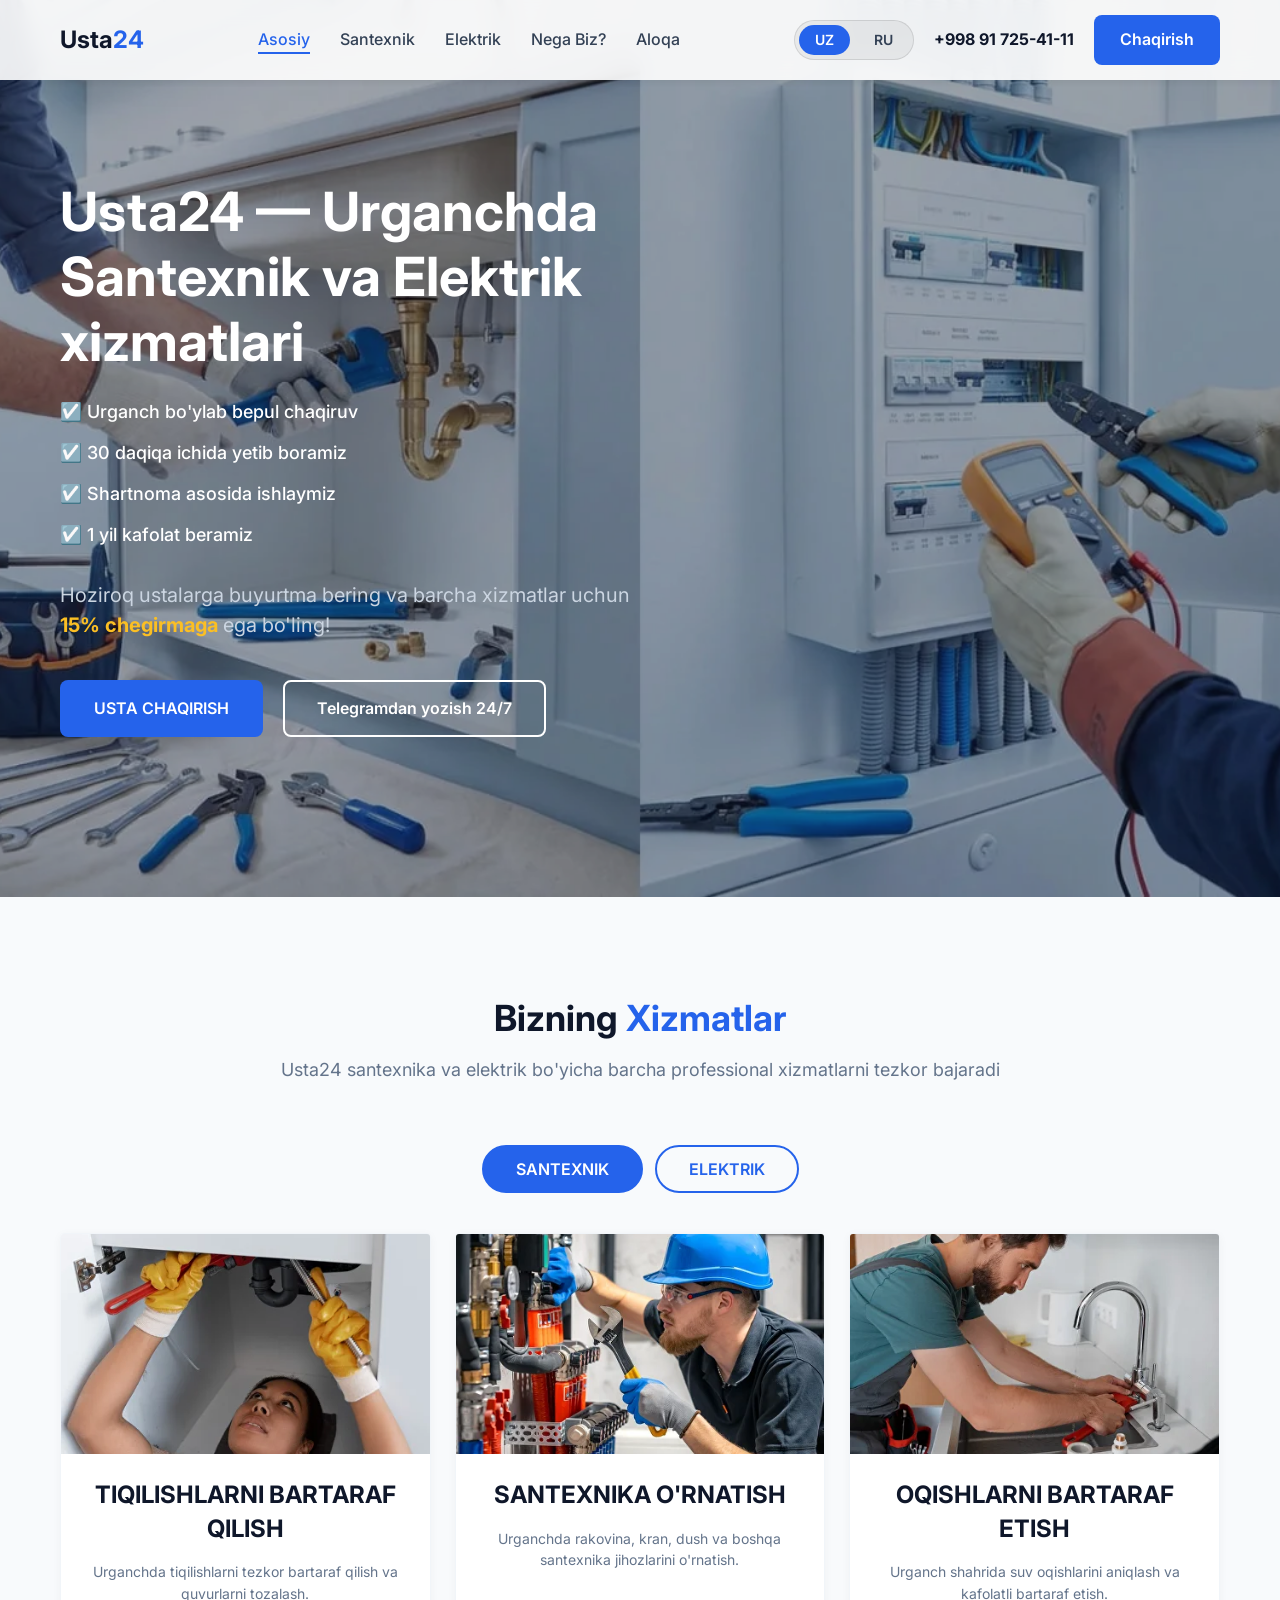
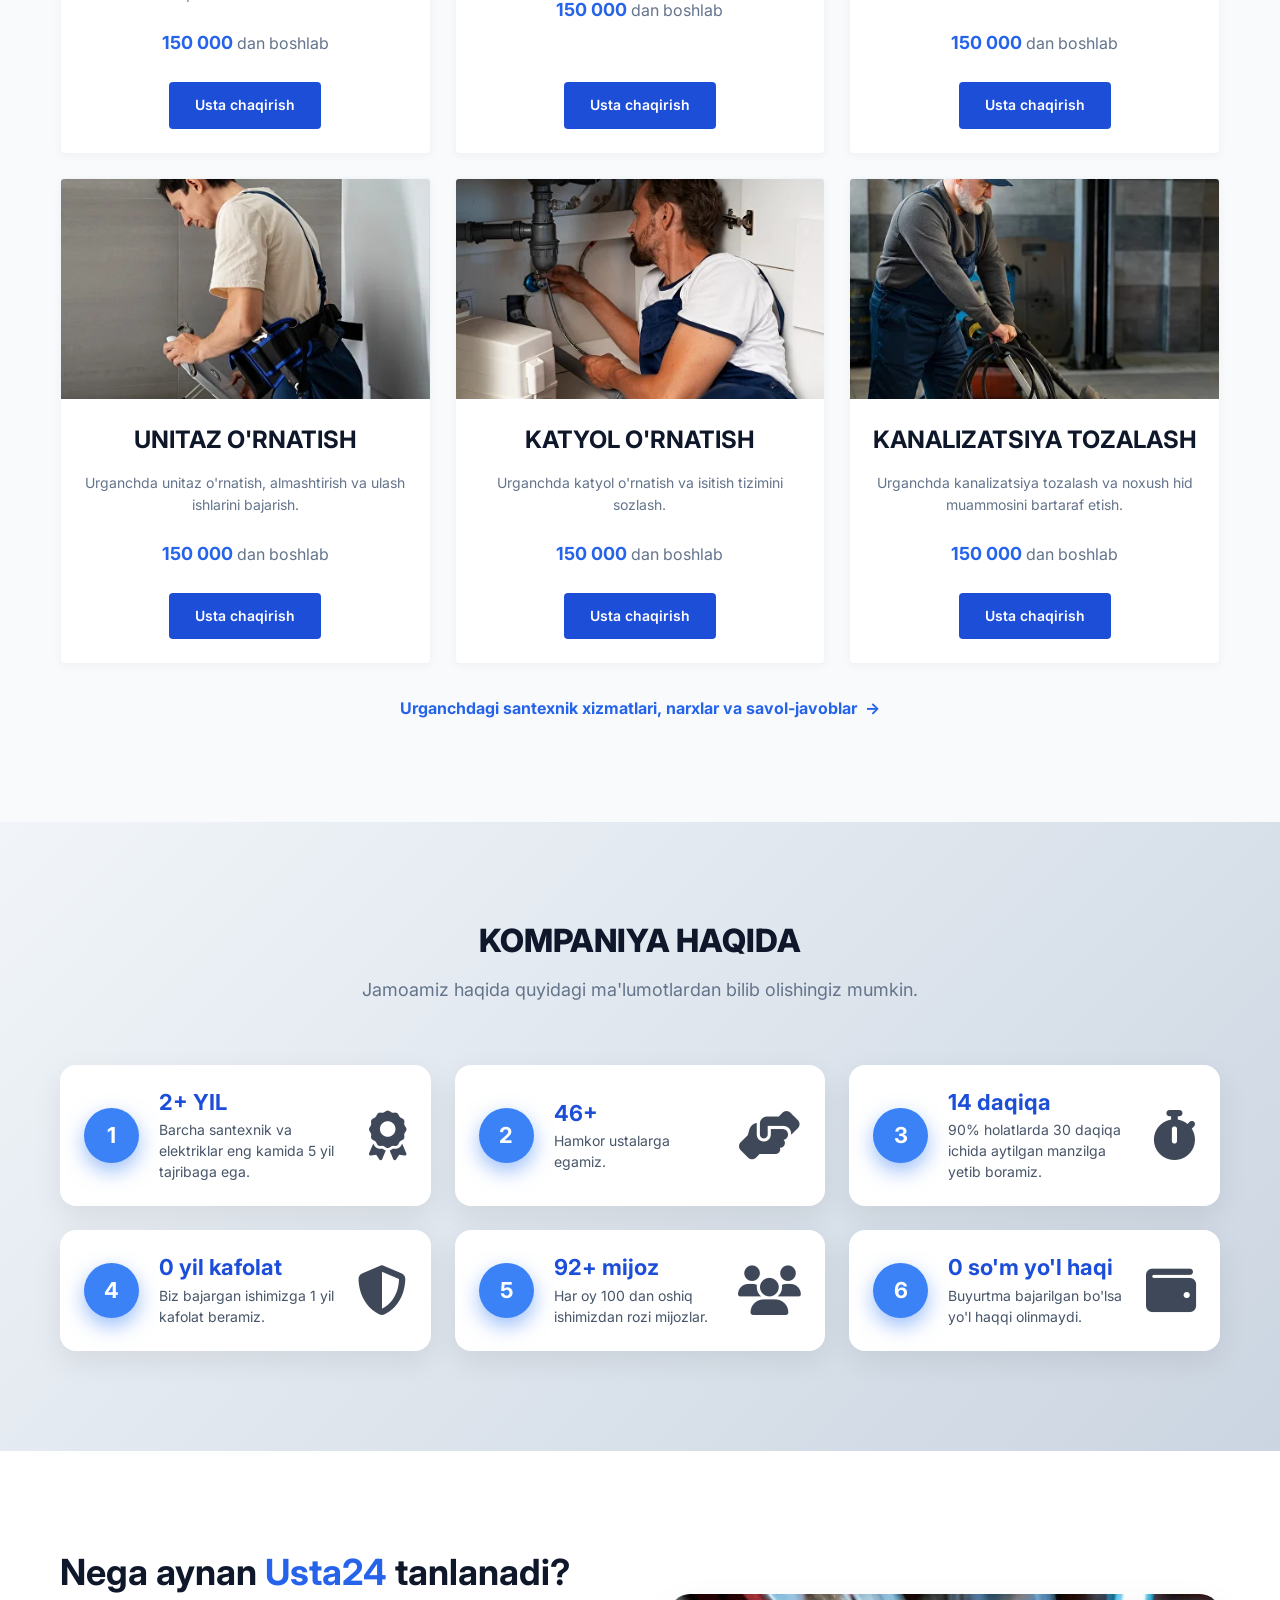
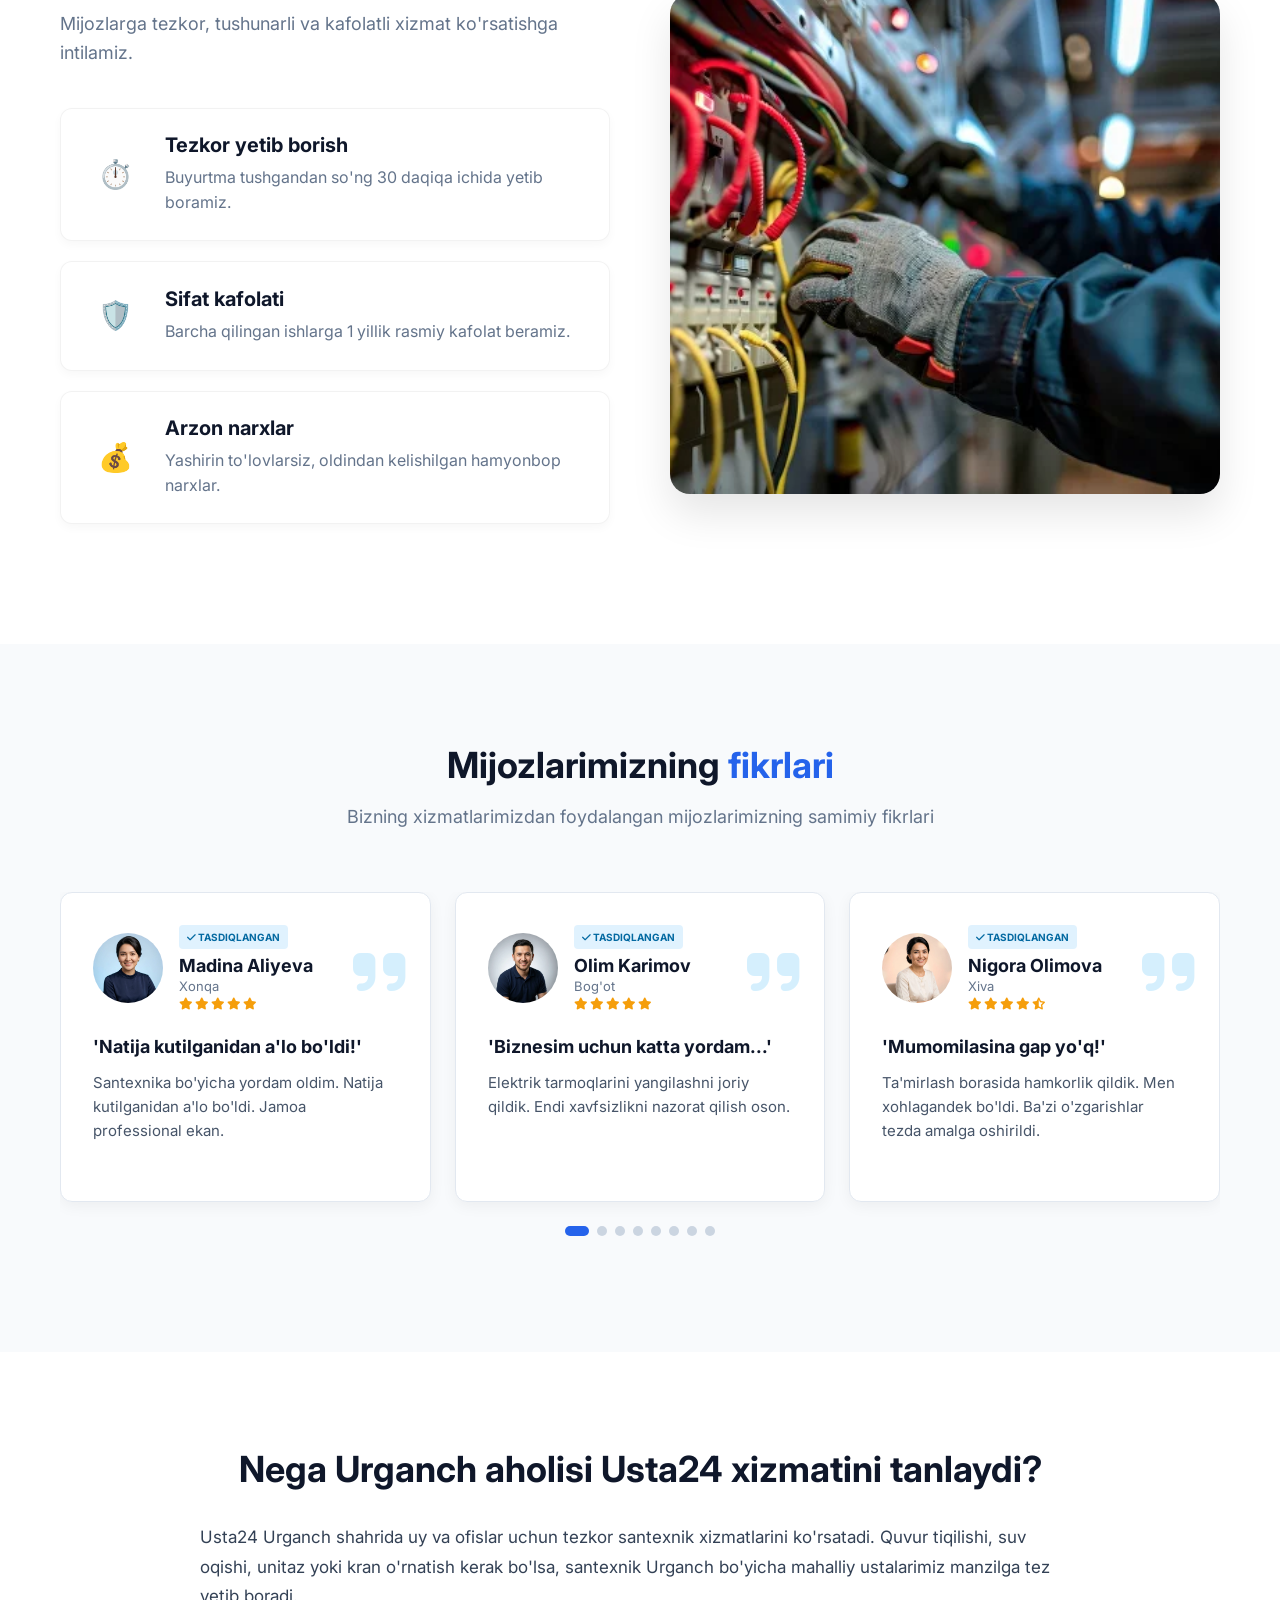
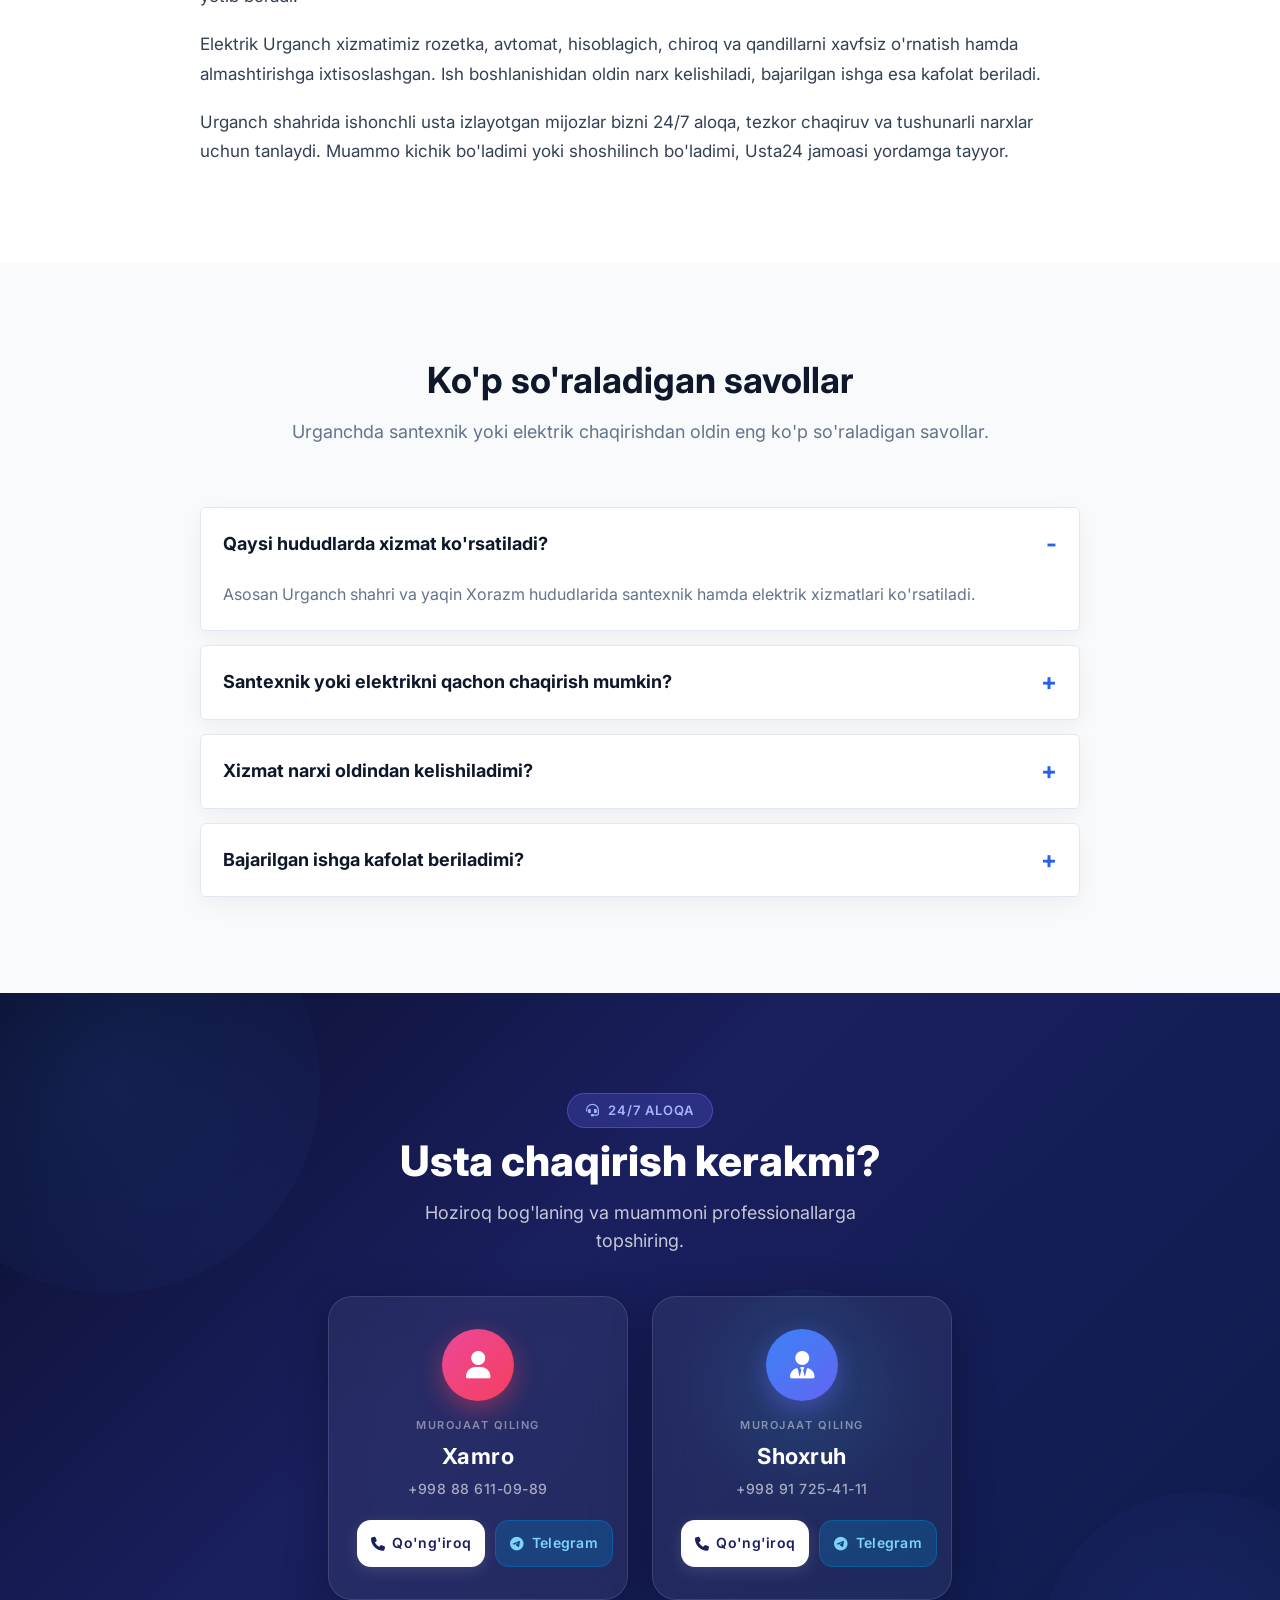
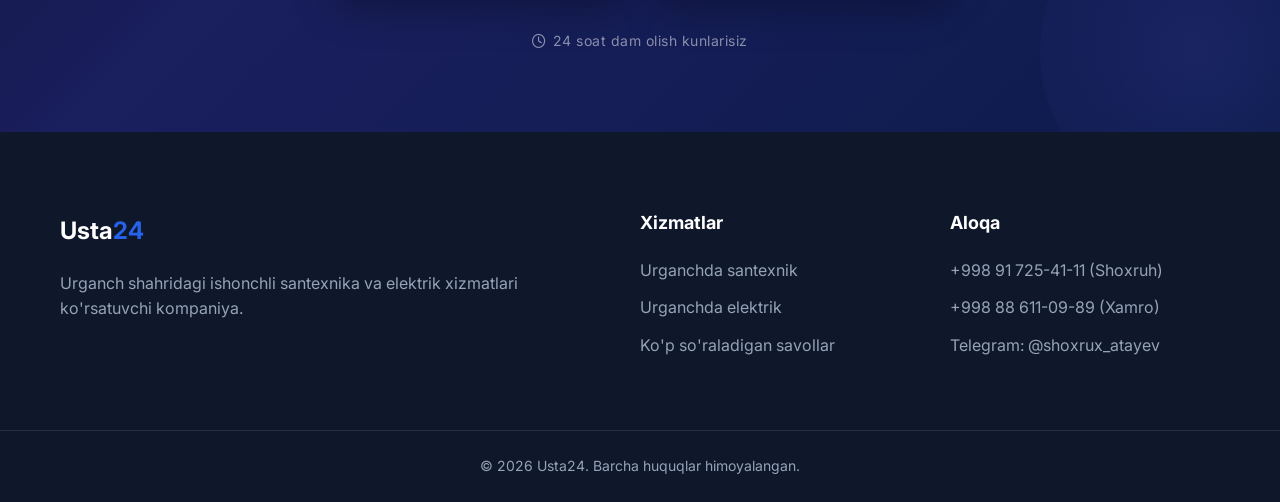
==== commit 0c276d67: "Add Google site verification meta tag" ====
--- a/index.html
+++ b/index.html
@@ -8,6 +8,7 @@
     <meta name="description"
         content="Urganchda santexnik yoki elektrik kerakmi? Usta24 bilan 24/7 bog'laning. Narx ish boshlanishidan oldin kelishiladi, bajarilgan ishga kafolat beriladi.">
     <meta name="robots" content="index, follow, max-image-preview:large">
+    <meta name="google-site-verification" content="GsbCYbPUh6fCzhaBV9JBJ8QH4fGZz1yDJMhum4aiFmY" />
     <meta name="format-detection" content="telephone=yes">
     <!-- Preconnect for faster resource loading -->
     <link rel="preconnect" href="https://fonts.googleapis.com">
